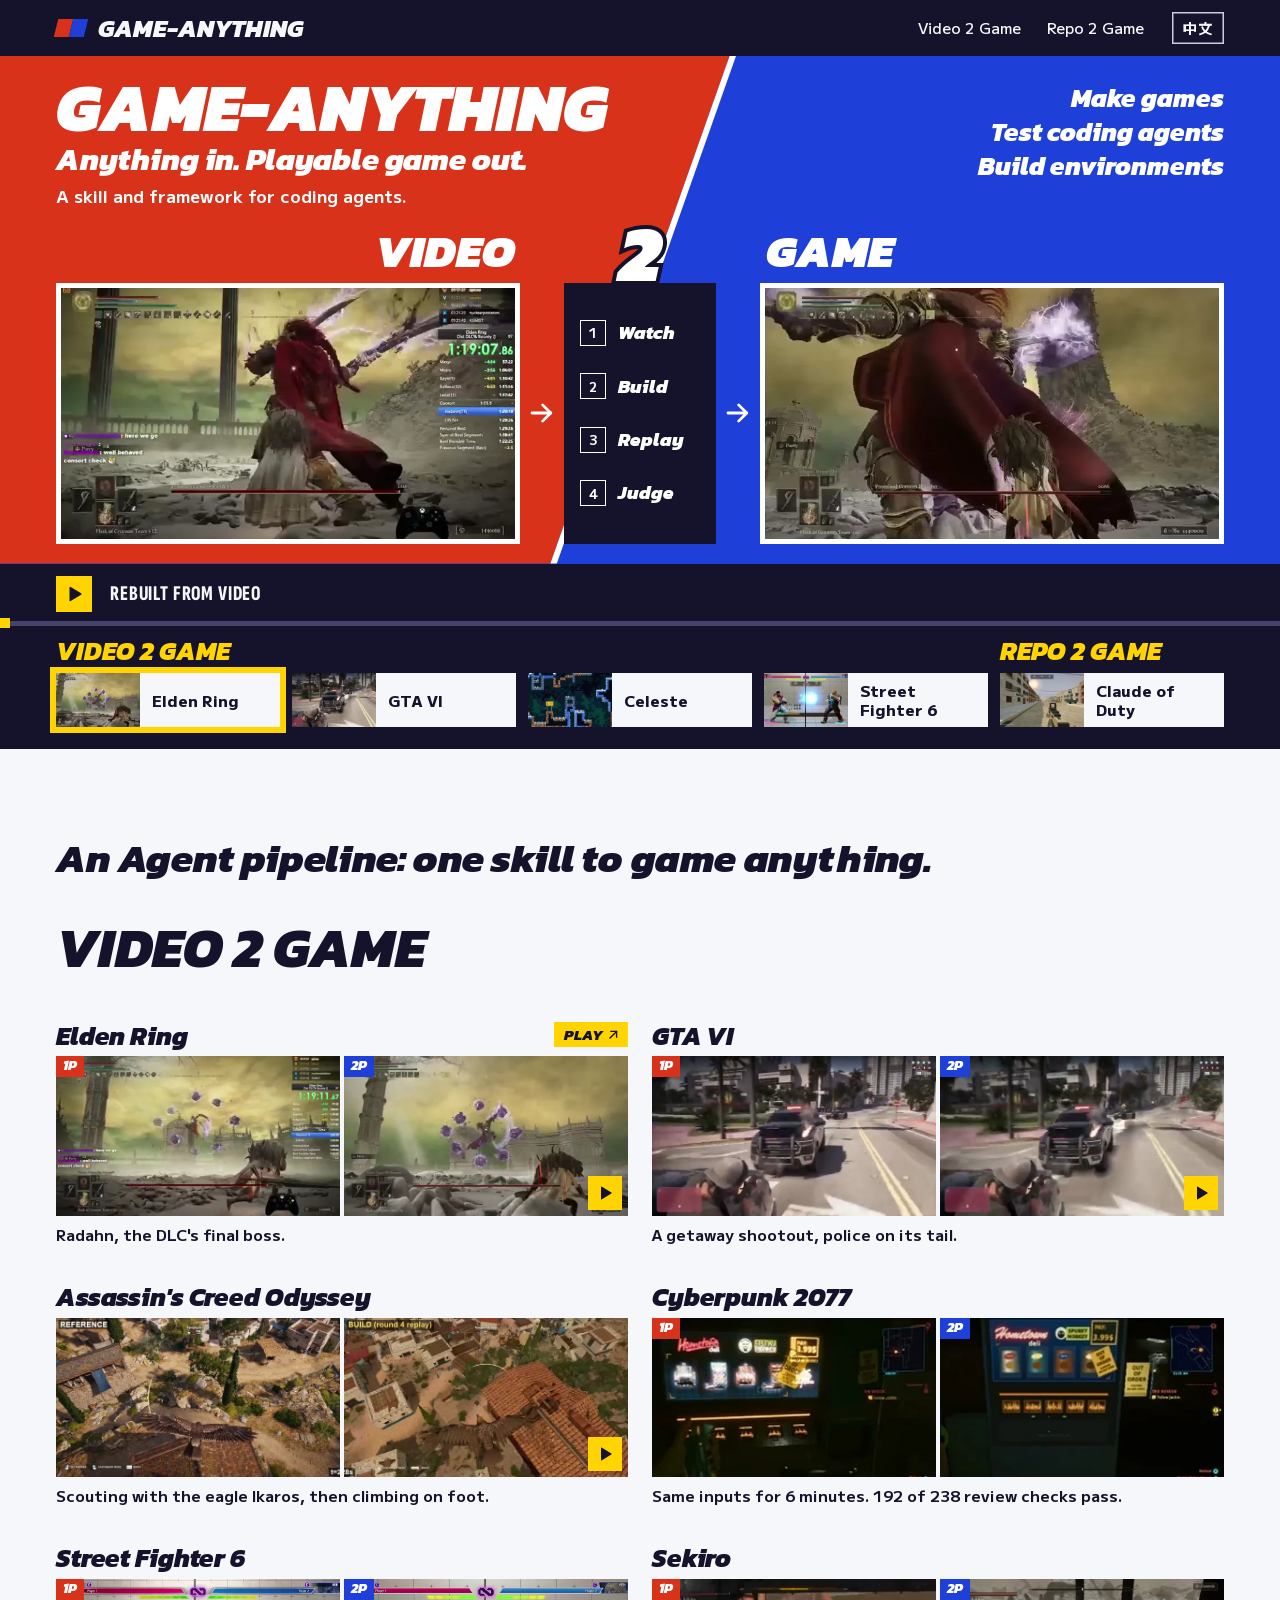
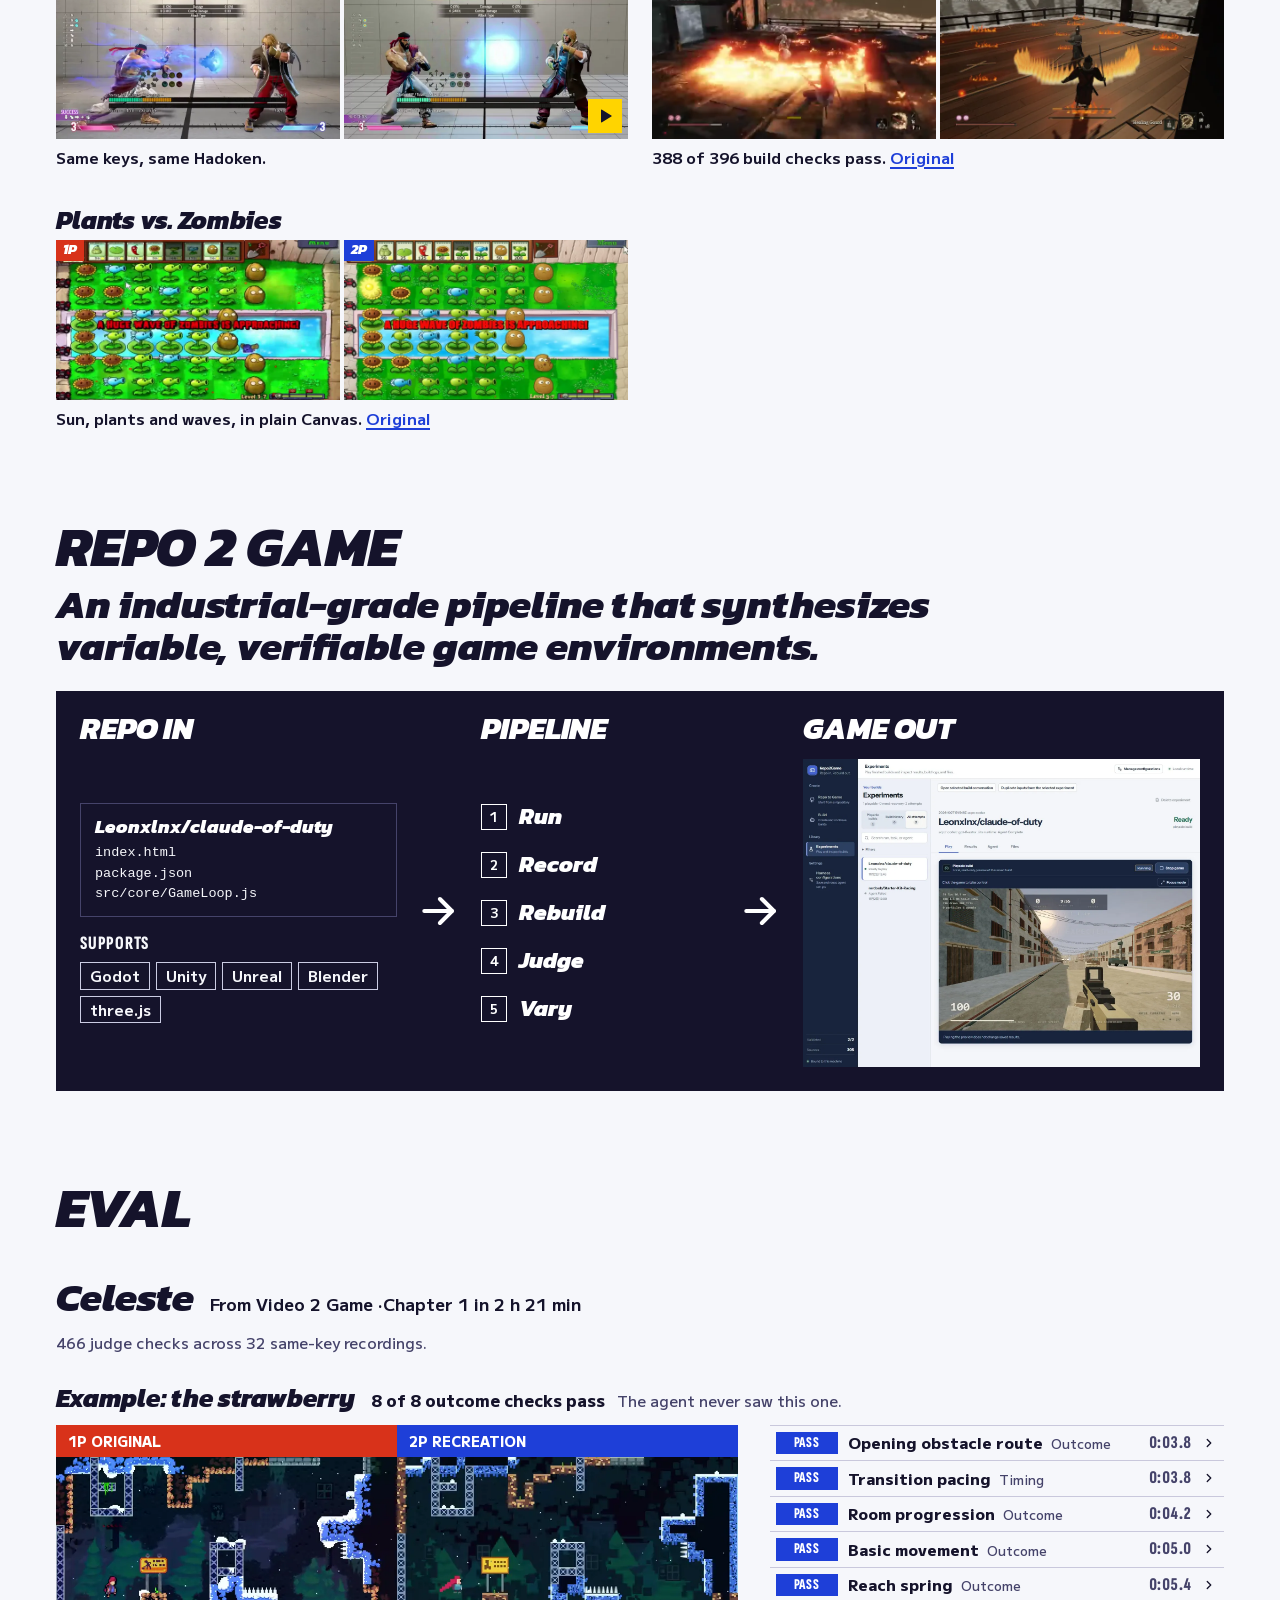
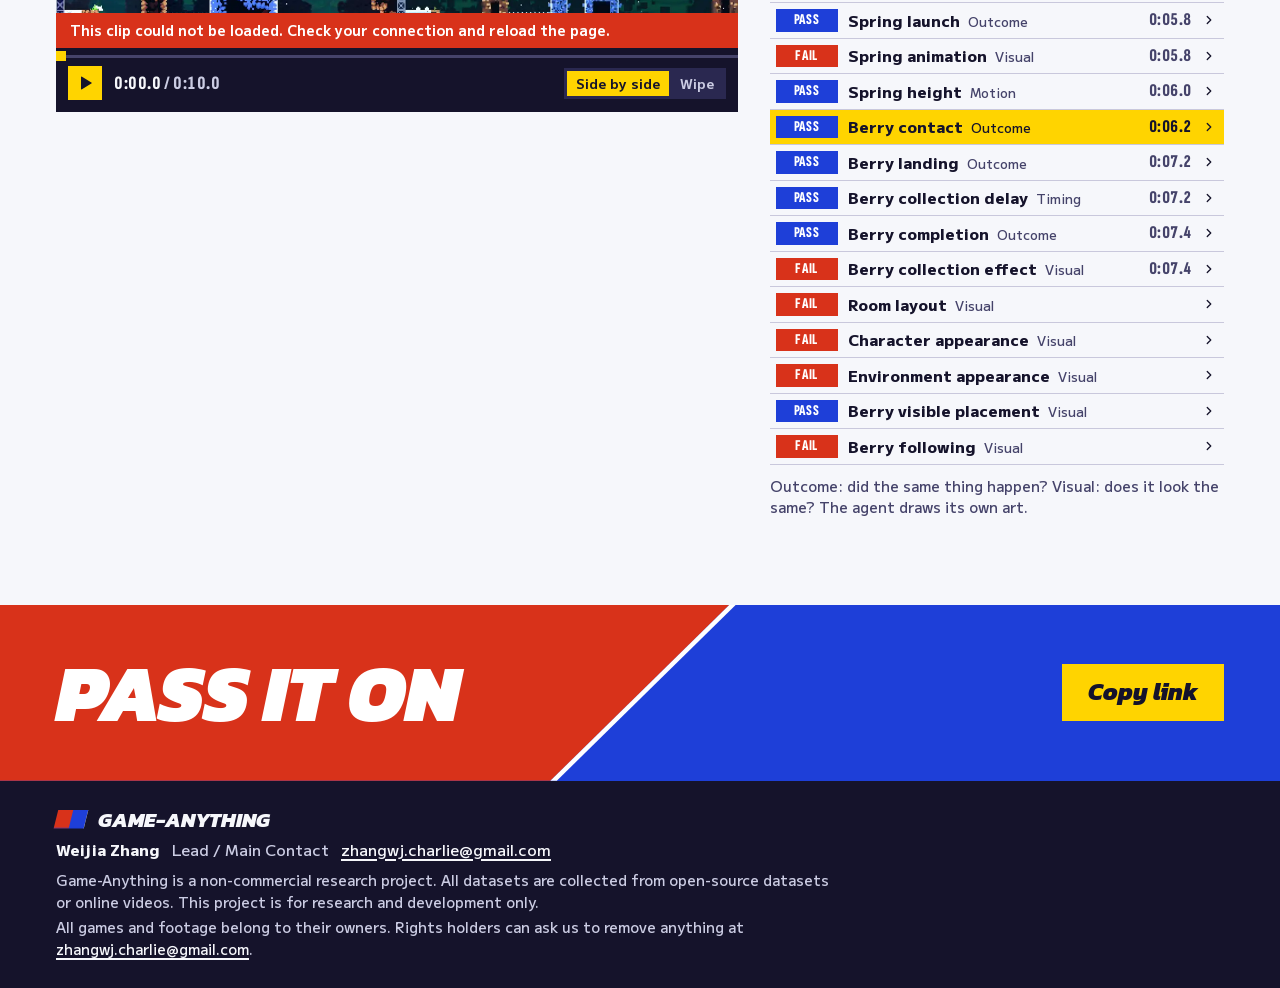
==== index.html @ f4643193 "Add Assassin's Creed Odyssey to the video grid The 20-second side-by-side clip (re-encoded for the w" ====
<!doctype html>
<html lang="en">
<head>
<meta charset="utf-8">
<meta name="viewport" content="width=device-width, initial-scale=1, viewport-fit=cover">
<title>Game-Anything</title>
<meta name="description" content="Anything in. Playable game out. A skill and framework for coding agents: give it a gameplay video or a game repo, and the agent builds a game you can play.">
<link rel="canonical" href="https://game-anything.github.io/">
<link rel="icon" href="data:image/svg+xml,%3Csvg xmlns='http://www.w3.org/2000/svg' viewBox='0 0 32 32'%3E%3Cpath fill='%23D8321A' d='M7 6h11l-4 20H3z'/%3E%3Cpath fill='%231E3FD8' d='M18 6h11l-4 20H14z'/%3E%3C/svg%3E">
<meta name="theme-color" content="#15132B">
<meta property="og:type" content="website">
<meta property="og:site_name" content="Game-Anything">
<meta property="og:title" content="Game-Anything">
<meta property="og:description" content="Anything in. Playable game out. A skill and framework for coding agents.">
<meta property="og:url" content="https://game-anything.github.io/">
<meta property="og:image" content="https://game-anything.github.io/media/figures/og.jpg">
<meta property="og:image:width" content="1200">
<meta property="og:image:height" content="630">
<meta name="twitter:card" content="summary_large_image">
<link rel="preconnect" href="https://fonts.googleapis.com">
<link rel="preconnect" href="https://fonts.gstatic.com" crossorigin>
<link rel="stylesheet" href="https://fonts.googleapis.com/css2?family=Kanit:ital,wght@1,700;1,800;1,900&family=M+PLUS+2:wght@400;500;700;800&family=Sofia+Sans+Extra+Condensed:wght@700;800&display=swap">
<link rel="stylesheet" href="assets/site.css">
</head>
<body>

<svg width="0" height="0" style="position:absolute" aria-hidden="true">
  <symbol id="i-play" viewBox="0 0 24 24"><path fill="currentColor" stroke="none" d="M6 3.5v17a1 1 0 0 0 1.5.86l14-8.5a1 1 0 0 0 0-1.72l-14-8.5A1 1 0 0 0 6 3.5z"/></symbol>
  <symbol id="i-pause" viewBox="0 0 24 24"><path fill="currentColor" stroke="none" d="M5 3h5v18H5zM14 3h5v18h-5z"/></symbol>
  <symbol id="i-arrow" viewBox="0 0 24 24"><path d="M12 20V5"/><path d="m5.5 11.5 6.5-6.5 6.5 6.5"/></symbol>
  <symbol id="i-chevrons" viewBox="0 0 24 24"><path d="m9 6-6 6 6 6"/><path d="m15 6 6 6-6 6"/></symbol>
  <symbol id="i-chevron" viewBox="0 0 24 24"><path d="m9 6 6 6-6 6"/></symbol>
</svg>

<nav class="nav" aria-label="Sections" data-t-aria="nav-label">
  <div class="wrap nav__row">
    <a class="brand" href="#top" aria-label="Game-Anything"><i aria-hidden="true"></i><span>GAME-ANYTHING</span></a>
    <div class="nav__links">
      <a href="#video">Video 2 Game</a>
      <a href="#repo">Repo 2 Game</a>
    </div>
    <button class="lang-btn" type="button" id="lang-toggle"></button>
  </div>
</nav>

<main>

<section class="stage" id="top" aria-label="What Game-Anything does, with an example" data-t-aria="stage-label">
  <div class="stage__grid">
    <div class="intro">
      <div class="intro__what">
        <h1>Game-Anything</h1>
        <p class="intro__tag" data-t="intro-tag">Anything in. Playable game out.</p>
        <p class="intro__line" data-t="intro-line">A skill and framework for coding agents.</p>
      </div>
      <ul class="intro__for">
        <li><a href="#video" data-t="use-make">Make games</a></li>
        <li><a href="#eval" data-t="use-test">Test coding agents</a></li>
        <li><a href="#repo" data-t="use-build">Build environments</a></li>
      </ul>
    </div>
    <p class="tag tag--a"><b id="tag-input">VIDEO</b></p>
    <div class="stage__to" aria-hidden="true">2</div>
    <p class="tag tag--b"><b>GAME</b></p>
    <div class="screen screen--a" id="screen-a">
      <img class="screen__still" src="media/figures/hero-elden-original.webp" alt="The original Elden Ring: Radahn swinging his sword over the player" width="654" height="368">
      <canvas aria-hidden="true"></canvas>
      <div class="screen__repo" id="screen-repo" hidden>
        <p class="screen__repo-name">Leonxlnx/claude-of-duty</p>
        <ul>
          <li>index.html</li>
          <li>package.json</li>
          <li>README.md</li>
          <li>LICENSE</li>
          <li>src/ai/Agent.js</li>
          <li>src/combat/Combat.js</li>
          <li>src/core/GameLoop.js</li>
          <li>src/fx/Particles.js</li>
        </ul>
      </div>
    </div>
    <div class="pipe" role="group" aria-label="How it works" data-t-aria="pipe-label">
      <svg class="ico pipe__in" aria-hidden="true"><use href="#i-arrow"/></svg>
      <ol class="pipe__steps" id="pipe-video">
        <li><span class="kbd" aria-hidden="true">1</span><span data-t="pipe-watch">Watch</span></li>
        <li><span class="kbd" aria-hidden="true">2</span><span data-t="pipe-build">Build</span></li>
        <li><span class="kbd" aria-hidden="true">3</span><span data-t="pipe-replay">Replay</span></li>
        <li><span class="kbd" aria-hidden="true">4</span><span data-t="pipe-judge">Judge</span></li>
      </ol>
      <ol class="pipe__steps" id="pipe-repo" hidden>
        <li><span class="kbd" aria-hidden="true">1</span><span data-t="step-run">Run</span></li>
        <li><span class="kbd" aria-hidden="true">2</span><span data-t="step-record">Record</span></li>
        <li><span class="kbd" aria-hidden="true">3</span><span data-t="step-rebuild">Rebuild</span></li>
        <li><span class="kbd" aria-hidden="true">4</span><span data-t="pipe-judge">Judge</span></li>
        <li><span class="kbd" aria-hidden="true">5</span><span data-t="step-vary">Vary</span></li>
      </ol>
      <svg class="ico pipe__out" aria-hidden="true"><use href="#i-arrow"/></svg>
    </div>
    <div class="screen screen--b" id="screen-b">
      <img class="screen__still" src="media/figures/hero-elden-recreation.webp" alt="The recreation at the same moment" width="654" height="368">
      <canvas aria-hidden="true"></canvas>
    </div>
  </div>
</section>

<section class="deck" id="deck" aria-label="The key presses both games receive" data-t-aria="deck-label">
  <div class="deck__row wrap">
    <button class="play-btn" id="hero-play" type="button" aria-label="Play"><svg class="ico"><use href="#i-play"/></svg></button>
    <span class="deck__label" id="deck-label">SAME KEYS</span>
    <div class="tokens" id="hero-tokens" aria-hidden="true"><div class="tokens__strip"></div></div>
  </div>
  <input class="seek" id="hero-seek" type="range" min="0" max="10" step="0.05" value="0" aria-label="Seek through the recording" data-t-aria="seek-label">
</section>

<section class="roster" aria-label="Tasks" data-t-aria="roster-label">
  <div class="wrap roster__grid">
    <div class="task">
      <p class="task__name" id="task-video">VIDEO 2 GAME</p>
      <div class="tiles tiles--video" role="group" aria-labelledby="task-video">
        <button class="tile" type="button" data-game="elden" aria-pressed="true">
          <img src="media/figures/elden-recreation.webp" alt="" width="606" height="341">
          <span class="tile__name" data-t="game-elden">Elden Ring</span>
        </button>
        <button class="tile" type="button" data-game="gta" aria-pressed="false">
          <img src="media/figures/gta-recreation.webp" alt="" width="606" height="341">
          <span class="tile__name">GTA VI</span>
        </button>
        <button class="tile" type="button" data-game="celeste" aria-pressed="false">
          <img src="media/figures/hero-celeste-recreation.webp" alt="" width="854" height="480">
          <span class="tile__name" data-t="game-celeste">Celeste</span>
        </button>
        <button class="tile" type="button" data-game="sf6" aria-pressed="false">
          <img src="media/figures/hero-sf6-recreation.webp" alt="" width="854" height="480">
          <span class="tile__name" data-t="game-sf6">Street Fighter 6</span>
        </button>
      </div>
    </div>
    <div class="task">
      <p class="task__name" id="task-repo">REPO 2 GAME</p>
      <div class="tiles" role="group" aria-labelledby="task-repo">
        <button class="tile" type="button" data-game="repo" aria-pressed="false">
          <img src="media/figures/repo-rebuild.webp" alt="" width="960" height="540">
          <span class="tile__name">Claude of Duty</span>
        </button>
      </div>
    </div>
  </div>
</section>

<section class="page" id="video">
  <div class="wrap">
    <p class="pitch pitch--lead" data-t="page-lead">An Agent pipeline: one skill to game anything.</p>
    <h2>VIDEO 2 GAME</h2>

    <article class="sheet">
      <div class="matrix">
        <div class="cell" id="elden">
          <div class="cell__head">
            <h4 data-t="game-elden">Elden Ring</h4>
            <a class="cell__game" href="games/elden/" target="_blank" rel="noopener" aria-label="Play Elden Ring" data-t-aria="play-elden"><span data-t="play-game">PLAY</span><svg class="ico" aria-hidden="true"><use href="#i-arrow"/></svg></a>
          </div>
          <figure><img src="media/figures/elden-original.webp" alt="The original Elden Ring: Radahn above the arena among floating purple rocks" data-t-alt="alt-elden-a" width="606" height="341" loading="lazy"><canvas aria-hidden="true"></canvas><figcaption>1P</figcaption></figure>
          <figure><img src="media/figures/elden-recreation.webp" alt="The recreation at the same moment" data-t-alt="alt-elden-b" width="606" height="341" loading="lazy"><canvas aria-hidden="true"></canvas><figcaption>2P</figcaption><button class="icon-btn icon-btn--play cell__play" type="button" aria-label="Play"></button></figure>
          <p data-t="cell-elden">Radahn, the DLC's final boss.</p>
        </div>
        <div class="cell" id="gta">
          <h4>GTA VI</h4>
          <figure><img src="media/figures/gta-original.webp" alt="A police truck chasing the car as the shooter fires back" data-t-alt="alt-gta-a" width="606" height="341" loading="lazy"><canvas aria-hidden="true"></canvas><figcaption>1P</figcaption></figure>
          <figure><img src="media/figures/gta-recreation.webp" alt="The recreation at the same moment" data-t-alt="alt-gta-b" width="606" height="341" loading="lazy"><canvas aria-hidden="true"></canvas><figcaption>2P</figcaption><button class="icon-btn icon-btn--play cell__play" type="button" aria-label="Play"></button></figure>
          <p data-t="cell-gta">A getaway shootout, police on its tail.</p>
        </div>
        <div class="cell" id="odyssey">
          <h4 data-t="game-odyssey">Assassin's Creed Odyssey</h4>
          <figure><img src="media/figures/odyssey-original.webp" alt="The original Assassin's Creed Odyssey: the eagle Ikaros gliding over a village" data-t-alt="alt-odyssey-a" width="606" height="341" loading="lazy"><canvas aria-hidden="true"></canvas></figure>
          <figure><img src="media/figures/odyssey-recreation.webp" alt="The recreation at the same moment" data-t-alt="alt-odyssey-b" width="606" height="341" loading="lazy"><canvas aria-hidden="true"></canvas><button class="icon-btn icon-btn--play cell__play" type="button" aria-label="Play"></button></figure>
          <p data-t="cell-odyssey">Scouting with the eagle Ikaros, then climbing on foot.</p>
        </div>
        <div class="cell" id="cyberpunk">
          <h4 data-t="game-cyberpunk">Cyberpunk 2077</h4>
          <figure><img src="media/figures/cyberpunk-original.webp" alt="The original Cyberpunk 2077: a Hometown Deli vending machine" data-t-alt="alt-cyberpunk-a" width="506" height="285" loading="lazy"><figcaption>1P</figcaption></figure>
          <figure><img src="media/figures/cyberpunk-recreation.webp" alt="The recreation at the same moment of the same run" data-t-alt="alt-cyberpunk-b" width="506" height="285" loading="lazy"><figcaption>2P</figcaption></figure>
          <p data-t="cell-cyberpunk">Same inputs for 6 minutes. 192 of 238 review checks pass.</p>
        </div>
        <div class="cell" id="sf6">
          <h4 data-t="game-sf6">Street Fighter 6</h4>
          <figure><img src="media/figures/hero-sf6-original.webp" alt="The original: Ryu throwing a Hadoken at Ken" data-t-alt="alt-sf6-a" width="854" height="480" loading="lazy"><canvas aria-hidden="true"></canvas><figcaption>1P</figcaption></figure>
          <figure><img src="media/figures/hero-sf6-recreation.webp" alt="The recreation at the same input time" data-t-alt="alt-sf6-b" width="854" height="480" loading="lazy"><canvas aria-hidden="true"></canvas><figcaption>2P</figcaption><button class="icon-btn icon-btn--play cell__play" type="button" aria-label="Play"></button></figure>
          <p data-t="cell-sf6">Same keys, same Hadoken.</p>
        </div>
        <div class="cell" id="sekiro">
          <h4 data-t="game-sekiro">Sekiro</h4>
          <figure><img src="media/figures/sekiro-fire-original.webp" alt="The original: a band of flame sweeping across the rooftop" data-t-alt="alt-sekiro-a" width="640" height="360" loading="lazy"><figcaption>1P</figcaption></figure>
          <figure><img src="media/figures/sekiro-fire-recreation.webp" alt="The recreation: a band of flame sweeping across the rooftop" data-t-alt="alt-sekiro-b" width="640" height="360" loading="lazy"><figcaption>2P</figcaption></figure>
          <p data-t="cell-sekiro">388 of 396 build checks pass. <a href="https://www.youtube.com/watch?v=YrC16-UPJiE&amp;t=123s" target="_blank" rel="noopener">Original</a></p>
        </div>
        <div class="cell" id="pvz">
          <h4 data-t="game-pvz">Plants vs. Zombies</h4>
          <figure><img src="media/figures/pvz-wave-original.webp" alt="The original: the full pool board with the huge wave warning across it" data-t-alt="alt-pvz-a" width="640" height="360" loading="lazy"><figcaption>1P</figcaption></figure>
          <figure><img src="media/figures/pvz-wave-recreation.webp" alt="The recreation: the full pool board with the huge wave warning across it" data-t-alt="alt-pvz-b" width="640" height="360" loading="lazy"><figcaption>2P</figcaption></figure>
          <p data-t="cell-pvz">Sun, plants and waves, in plain Canvas. <a href="https://www.youtube.com/watch?v=3WhItByKVFo&amp;t=550s" target="_blank" rel="noopener">Original</a></p>
        </div>
      </div>
    </article>
  </div>
</section>

<section class="page page--flush" id="repo">
  <div class="wrap">
    <h2>REPO 2 GAME</h2>
    <p class="pitch" data-t="repo-pitch">An industrial-grade pipeline that synthesizes variable, verifiable game environments.</p>
    <div class="flow">
      <div>
        <h3>REPO IN</h3>
        <div class="flow__in">
        <div class="flow__card">
          <a class="flow__repo" href="https://github.com/Leonxlnx/claude-of-duty" target="_blank" rel="noopener">Leonxlnx/claude-of-duty</a>
          <ul>
            <li>index.html</li>
            <li>package.json</li>
            <li>src/core/GameLoop.js</li>
          </ul>
        </div>
        <p class="flow__label" data-t="repo-supports">Supports</p>
        <ul class="engines">
          <li>Godot</li>
          <li>Unity</li>
          <li>Unreal</li>
          <li>Blender</li>
          <li>three.js</li>
        </ul>
        </div>
      </div>
      <div class="flow__arrow" aria-hidden="true"><svg class="ico"><use href="#i-arrow"/></svg></div>
      <div>
        <h3 data-t="pipeline">PIPELINE</h3>
        <ol class="flow__steps">
          <li><span class="kbd" aria-hidden="true">1</span><span data-t="step-run">Run</span></li>
          <li><span class="kbd" aria-hidden="true">2</span><span data-t="step-record">Record</span></li>
          <li><span class="kbd" aria-hidden="true">3</span><span data-t="step-rebuild">Rebuild</span></li>
          <li><span class="kbd" aria-hidden="true">4</span><span data-t="pipe-judge">Judge</span></li>
          <li><span class="kbd" aria-hidden="true">5</span><span data-t="step-vary">Vary</span></li>
        </ol>
      </div>
      <div class="flow__arrow flow__arrow--out" aria-hidden="true"><svg class="ico"><use href="#i-arrow"/></svg></div>
      <div class="flow__out">
        <h3>GAME OUT</h3>
        <img class="flow__shot" src="media/figures/repo-cover.webp" alt="The Repo2Game workbench playing the shooter a coding agent rebuilt" data-t-alt="alt-cover" width="1440" height="1120" loading="lazy">
      </div>
    </div>
  </div>
</section>

<section class="page page--flush" id="eval">
  <div class="wrap">
    <h2 data-t="eval-title">EVAL</h2>
    <article class="sheet" id="celeste">
      <header class="sheet__head">
        <h3 data-t="game-celeste">Celeste</h3>
        <p data-t="celeste-band">From Video 2 Game · Chapter 1 in 2 h 21 min</p>
      </header>
      <p class="note" id="celeste-eval"></p>
      <div class="example" id="eval-example">
        <header class="example__head">
          <h4 data-t="example-title">Example: the strawberry</h4>
          <p class="tally" id="example-tally"></p>
        </header>
        <div class="example__grid">
          <div id="example-player"></div>
          <div>
            <ol class="checks" id="example-checks"></ol>
            <p class="checks__note" id="example-note"></p>
          </div>
        </div>
      </div>
    </article>
  </div>
</section>

<section class="finale" aria-labelledby="finale-title">
  <div class="finale__grid wrap">
    <h2 id="finale-title" data-t="finale-title">PASS IT ON</h2>
    <button class="copy-link" type="button" data-copy-link data-t="Copy link">Copy link</button>
  </div>
</section>

</main>

<footer class="footer">
  <div class="wrap">
    <p class="brand"><i aria-hidden="true"></i>GAME-ANYTHING</p>
    <p class="footer__contact"><b>Weijia Zhang</b><span data-t="footer-role">Lead / Main Contact</span><a href="mailto:zhangwj.charlie@gmail.com">zhangwj.charlie@gmail.com</a></p>
    <p class="footer__note" data-t="footer">Game-Anything is a non-commercial research project. All datasets are collected from open-source datasets or online videos. This project is for research and development only.</p>
    <p class="footer__note" data-t="footer-rights">All games and footage belong to their owners. Rights holders can ask us to remove anything at <a href="mailto:zhangwj.charlie@gmail.com">zhangwj.charlie@gmail.com</a>.</p>
  </div>
</footer>

<script src="assets/data.js"></script>
<script src="assets/zh.js"></script>
<script src="assets/site.js"></script>
</body>
</html>
---- assets/site.css ----
/* Layout: an arcade select screen on top, then plain white pages to read. One diagonal cut, four inks. */
:root {
  --p1: #D8321A;
  --p2: #1E3FD8;
  --cursor: #FFD400;
  --ink: #15132B;
  --paper: #F6F7FB;
  --pure: #FFFFFF;

  /* Tints for marks that sit on ink, and for secondary text. Inks only, never a grey. */
  --soft-on-ink: #CBCCE3;
  --soft: #45436A;
  --rule: #15132B;
  --hairline: #C9C8DC;

  --display: "Kanit", "Segoe UI Black", "Arial Black", sans-serif;
  --body: "M PLUS 2", "Segoe UI", sans-serif;
  --cond: "Sofia Sans Extra Condensed", "Arial Narrow", sans-serif;

  --ease: cubic-bezier(.16, 1, .3, 1);
}

/* Chinese: Latin stays in the page's faces, Han falls through to these. */
:root[lang="zh-CN"] {
  font-synthesis: none;
  --display: "Kanit", "Noto Sans SC", "PingFang SC", "Microsoft YaHei", sans-serif;
  --body: "Noto Sans SC", "PingFang SC", "Microsoft YaHei", sans-serif;
  --cond: "Sofia Sans Extra Condensed", "Noto Sans SC", "PingFang SC", "Microsoft YaHei", sans-serif;
}

[hidden] { display: none !important; }
*, *::before, *::after { box-sizing: border-box; }
html {
  scroll-behavior: smooth;
  scroll-padding-top: 72px;
  -webkit-text-size-adjust: 100%;
  scrollbar-color: var(--ink) var(--paper);
}
body {
  margin: 0;
  background: var(--paper);
  color: var(--ink);
  font: 500 17px/1.55 var(--body);
  -webkit-font-smoothing: antialiased;
}
body::before {
  content: "";
  position: fixed;
  inset: 0 0 auto;
  height: env(safe-area-inset-top, 0px);
  z-index: 30;
  background: var(--ink);
}
::selection { background: var(--cursor); color: var(--ink); }
img, video, canvas, svg { display: block; max-width: 100%; }
img { height: auto; }
a { color: var(--p2); text-decoration-thickness: 2px; text-underline-offset: 3px; }
a:hover { color: var(--p1); }
button { font: inherit; color: inherit; }
h1, h2, h3, h4, p, figure, ul, ol, dl, dd { margin: 0; }
ul, ol { padding: 0; list-style: none; }
:focus-visible { outline: 3px solid var(--p2); outline-offset: 2px; }
.nav :focus-visible, .stage :focus-visible, .deck :focus-visible, .roster :focus-visible,
.player :focus-visible, .finale :focus-visible,
.footer :focus-visible, .flow :focus-visible { outline-color: var(--cursor); }
.sr-only { position: absolute; width: 1px; height: 1px; margin: -1px; padding: 0; overflow: hidden; clip-path: inset(50%); white-space: nowrap; }

.ico { width: 1em; height: 1em; flex: none; fill: none; stroke: currentColor; stroke-width: 2.25; stroke-linecap: round; stroke-linejoin: round; }

.wrap {
  width: 100%;
  max-width: 1768px;
  margin-inline: auto;
  padding-left: max(56px, env(safe-area-inset-left, 0px));
  padding-right: max(56px, env(safe-area-inset-right, 0px));
}

h2 { font: italic 800 56px/1.02 var(--display); letter-spacing: -.01em; text-wrap: balance; }
h3 { font: italic 800 40px/1.05 var(--display); letter-spacing: -.005em; text-wrap: balance; }
.pitch { margin-top: 8px; font: italic 800 40px/1.05 var(--display); letter-spacing: -.005em; text-wrap: balance; }
/* Chinese breaks between phrases, never inside one. */
.pitch span, .cell > p span { display: inline-block; }
.pitch--lead { margin: 0 0 40px; }
.note { font: 500 15px/1.5 var(--body); color: var(--soft); }

/* Navigation */
.nav {
  position: sticky;
  top: env(safe-area-inset-top, 0px);
  z-index: 20;
  background: var(--ink);
  color: var(--paper);
}
.nav__row { display: flex; align-items: center; gap: 28px; min-height: 56px; }
.brand {
  display: flex; align-items: center; gap: 12px;
  font: italic 800 25px/1 var(--display); color: inherit; text-decoration: none; white-space: nowrap;
}
.brand:hover { color: var(--cursor); }
.nav .brand span { visibility: hidden; }
.nav .brand.is-named span { visibility: visible; }
.brand i { display: inline-flex; flex: none; width: 30px; height: 18px; transform: skewX(-14deg); }
.brand i::before { content: ""; flex: 1; background: var(--p1); }
.brand i::after { content: ""; flex: 1; background: var(--p2); }
.nav__links { display: flex; gap: 26px; margin-left: auto; }
.nav__links a { color: var(--paper); text-decoration: none; font-size: 15px; line-height: 1.5; font-weight: 500; white-space: nowrap; padding-block: 4px; }
.nav__links a:hover { color: var(--cursor); }
.lang-btn {
  flex: none; min-width: 52px; border: 0; cursor: pointer; background: transparent; color: var(--paper);
  box-shadow: inset 0 0 0 1.5px var(--soft-on-ink); padding: 7px 10px; font: 700 14.5px/1.3 var(--body); white-space: nowrap;
}
.lang-btn:hover { color: var(--cursor); box-shadow: inset 0 0 0 1.5px var(--cursor); }
.copy-link {
  flex: none; border: 0; cursor: pointer; background: var(--cursor); color: var(--ink);
  padding: 14px 26px; font: italic 800 24px/1.2 var(--display); white-space: nowrap;
}
.copy-link:hover { background: var(--paper); }
.copy-field { margin-top: 10px; width: 100%; max-width: 30em; padding: 6px 8px; border: 2px solid var(--ink); font: 500 14px/1.4 var(--body); }

/* Versus stage */
.stage {
  --vs-gap: 96px;
  --stage-w: 100vw;
  --pipe-w: clamp(240px, calc(var(--stage-w) * .18), 300px);
  --gutters: 112px;
  --screen-room: calc((var(--stage-w) - var(--gutters) - var(--pipe-w)) / 2);
  --width-cap: min(var(--screen-room), 720px);
  /* The room left under the nav, deck and roster decides the screen size in short windows. */
  --height-fit: max(340px, calc((100vh - 430px) * 1.72));
  --screen-w: min(var(--width-cap), var(--height-fit));
  /* Capped or short, the screens hug the panel; the title and the list keep to their outer edges. */
  --screen-inset: calc(var(--screen-room) - var(--screen-w));
  --intro-cap: min(calc((var(--stage-w) - 208px) / 2), 780px);
  --intro-w: min(var(--intro-cap), var(--height-fit));
  /* Short windows shrink the title toward the middle; the cut stays clear of it. */
  --cut: min(57%, calc(50% + var(--vs-gap) / 2 + var(--intro-w) - 360px));
  position: relative;
  isolation: isolate;
  overflow: hidden;
  background: var(--p2);
  color: var(--pure);
  padding: 14px 0 20px;
}
.stage::before, .stage::after { content: ""; position: absolute; inset: 0; z-index: -1; }
/* 100vw counts a classic scrollbar; the stage's own width does not. */
@supports (width: 1cqw) { .stage { container-type: inline-size; --stage-w: 100cqw; } }
.stage::before { background: var(--p1); clip-path: polygon(0 0, var(--cut) 0, calc(100% - var(--cut)) 100%, 0 100%); }
.stage::after { background: var(--pure); clip-path: polygon(var(--cut) 0, calc(var(--cut) + .5%) 0, calc(100% - var(--cut) + .5%) 100%, calc(100% - var(--cut)) 100%); }
.stage__grid {
  display: grid;
  grid-template-columns: minmax(0, 1fr) var(--pipe-w) minmax(0, 1fr);
  align-items: center;
  padding-left: max(56px, env(safe-area-inset-left, 0px));
  padding-right: max(56px, env(safe-area-inset-right, 0px));
}
.intro {
  grid-column: 1 / -1;
  display: grid;
  grid-template-columns: minmax(0, 1fr) var(--vs-gap) minmax(0, 1fr);
  align-items: start;
  margin-block: 4px 10px;
}
.intro__what { grid-column: 1; justify-self: start; width: var(--intro-w); margin-left: var(--screen-inset); }
.intro h1 { font: italic 900 calc(var(--intro-w) * .125) / 1 var(--display); letter-spacing: -.01em; text-transform: uppercase; white-space: nowrap; }
.intro__tag { margin-top: 2px; font: italic 800 calc(var(--intro-w) * .057) / 1.1 var(--display); letter-spacing: -.005em; }
.intro__line { margin-top: 8px; font: 700 17px/1.35 var(--body); }
.intro__for { grid-column: 3; justify-self: end; display: grid; gap: 2px; margin: 8px var(--screen-inset) 0 0; text-align: right; }
.intro__for a { color: var(--pure); font: italic 800 calc(var(--intro-w) * .048) / 1.25 var(--display); text-decoration: none; white-space: nowrap; }
.intro__for a:hover { color: var(--cursor); }
.tag { display: flex; width: var(--screen-w); }
.tag b { font: italic 900 calc(var(--screen-w) * .1) / 1.1 var(--display); letter-spacing: -.005em; }
.tag--a { grid-column: 1; justify-self: end; justify-content: flex-end; }
.tag--a b { margin-right: calc(var(--screen-w) * .012); }
.tag--b { grid-column: 3; justify-self: start; }
.tag--b b { margin-left: calc(var(--screen-w) * .012); }
.stage__to {
  grid-column: 2;
  grid-row: 2;
  align-self: end;
  justify-self: center;
  z-index: 2;
  margin-bottom: -6px;
  font: italic 900 calc(var(--screen-w) * .17) / .9 var(--display);
  color: var(--pure);
  -webkit-text-stroke: 8px var(--ink);
  paint-order: stroke fill;
  pointer-events: none;
}
/* The pipeline between the two screens: what goes in, the steps, what comes out. */
.pipe { position: relative; grid-column: 2; grid-row: 3; align-self: stretch; display: flex; margin-inline: 44px; padding: 10px 16px; background: var(--ink); }
.pipe__in, .pipe__out { position: absolute; top: 50%; rotate: 90deg; margin-top: -15px; color: var(--pure); font-size: 30px; }
.pipe__in { left: -37px; }
.pipe__out { right: -37px; }
.pipe__steps { flex: 1; display: grid; align-content: space-evenly; }
.pipe__steps li { display: flex; align-items: center; gap: 12px; color: var(--pure); font: italic 800 clamp(16px, calc(var(--screen-w) * .042), 24px) / 1.1 var(--display); white-space: nowrap; }
.screen { position: relative; width: var(--screen-w); aspect-ratio: 16 / 9; border: 5px solid var(--pure); background: var(--ink); overflow: hidden; }
.screen--a { grid-column: 1; justify-self: end; }
.screen--b { grid-column: 3; justify-self: start; }
.screen__repo { position: absolute; inset: 0; display: grid; align-content: center; gap: 4%; padding: 5%; background: var(--ink); color: var(--paper); font: 500 max(12px, calc(var(--screen-w) * .03)) / 1.55 ui-monospace, Consolas, monospace; }
.screen__repo-name { color: var(--pure); font: italic 800 calc(var(--screen-w) * .06) / 1.1 var(--display); }
.screen__repo ul { columns: 2; column-gap: 4%; }
.screen__still, .screen canvas { position: absolute; inset: 0; width: 100%; height: 100%; object-fit: cover; }
.stage__source, .cell__source { position: absolute; left: 0; top: 0; width: 2px; height: 2px; opacity: 0; pointer-events: none; }

/* The one authored moment: selecting a game slams it into the stage. */
.stage.is-slam .stage__to { animation: slam-to .46s var(--ease) both; }
.stage.is-slam .screen--a, .stage.is-slam .tag--a { animation: slam-a .46s var(--ease) both; }
.stage.is-slam .screen--b, .stage.is-slam .tag--b { animation: slam-b .46s var(--ease) both; }
@keyframes slam-to { from { scale: 1.7; } to { scale: 1; } }
@keyframes slam-a { from { translate: -44px 0; } to { translate: 0 0; } }
@keyframes slam-b { from { translate: 44px 0; } to { translate: 0 0; } }

/* Key deck */
.deck { position: relative; background: var(--ink); color: var(--paper); }
.deck__row { display: flex; align-items: center; gap: 18px; min-height: 60px; padding-top: 12px; padding-bottom: 12px; }
.play-btn {
  width: 36px; height: 36px; flex: none; display: grid; place-items: center; border: 0; cursor: pointer;
  background: var(--cursor); color: var(--ink); font-size: 18px;
}
.play-btn:hover { background: var(--paper); }
.deck__label { font: 800 21px/1.2 var(--cond); letter-spacing: .04em; white-space: nowrap; }
.tokens { flex: 1; min-width: 0; overflow: hidden; }
.tokens__strip { display: flex; align-items: center; gap: 4px; width: max-content; transition: transform .12s linear; }
.tok {
  min-width: 28px; height: 30px; padding: 0 6px; flex: none; display: grid; place-items: center;
  color: var(--soft-on-ink);
  font: 700 15px/1 var(--body);
}
.tok .ico { font-size: 16px; }
.tok--on { background: var(--cursor); color: var(--ink); }
.tok--gap { width: 14px; flex: none; }
.seek {
  --pct: 0%;
  display: block; position: absolute; left: 0; right: 0; bottom: -3px; z-index: 1;
  width: 100%; height: 8px; margin: 0; background: transparent; cursor: pointer; -webkit-appearance: none; appearance: none;
}
.seek::-webkit-slider-runnable-track { height: 3px; background: linear-gradient(to right, var(--cursor) var(--pct), var(--soft) var(--pct)); }
.seek::-moz-range-track { height: 3px; background: var(--soft); }
.seek::-moz-range-progress { height: 3px; background: var(--cursor); }
.seek::-webkit-slider-thumb { -webkit-appearance: none; width: 10px; height: 10px; margin-top: -3.5px; background: var(--cursor); border: 0; }
.seek::-moz-range-thumb { width: 10px; height: 10px; background: var(--cursor); border: 0; border-radius: 0; }

/* Roster: one row of tiles, grouped by task */
.roster { background: var(--ink); color: var(--paper); padding: 10px 0 22px; border-top: 2px solid var(--soft); }
.roster__grid { display: grid; grid-template-columns: minmax(0, 1fr) calc((100% - 48px) / 5); gap: 12px; }
.task { min-width: 0; }
.task__name { font: italic 800 26px/1.15 var(--display); color: var(--cursor); white-space: nowrap; }
.kbd { display: inline-grid; flex: none; place-items: center; min-width: 26px; height: 26px; padding: 0 6px; border: 1.5px solid currentColor; font: 700 13px/1 var(--body); }
.tiles { display: grid; gap: 12px; margin-top: 8px; }
.tiles--video { grid-template-columns: repeat(4, minmax(0, 1fr)); }
.tile { display: grid; grid-template-columns: 84px minmax(0, 1fr); align-items: center; column-gap: 12px; min-width: 0; padding: 0; border: 0; text-align: left; background: var(--paper); color: var(--ink); cursor: pointer; }
.tile img { width: 100%; height: 100%; min-height: 54px; object-fit: cover; }
.tile__name { padding-right: 10px; font: 800 15.5px/1.25 var(--body); }
.tile:hover { outline: 3px solid var(--cursor); }
.tile:focus-visible { outline: 6px solid var(--cursor); outline-offset: 0; }
.tile[aria-pressed="true"] { outline: 6px solid var(--cursor); }

/* Reading pages */
.page { padding: 88px 0; }
.page--flush { padding-top: 0; }

/* Game sheets */
.sheet { margin-top: 40px; scroll-margin-top: 72px; }
.sheet + .sheet { margin-top: 72px; }
.sheet__head { display: flex; flex-wrap: wrap; align-items: baseline; gap: 6px 16px; margin-bottom: 14px; }
.sheet__head p { font: 700 17px/1.4 var(--body); }

/* Celeste's judge results */
.tally { display: flex; flex-wrap: wrap; align-items: baseline; gap: 2px 12px; margin-top: 12px; font: 800 16.5px/1.4 var(--body); font-variant-numeric: tabular-nums; }
.tally small { color: var(--soft); font: 500 15px/1.4 var(--body); }
.verdict__chip { align-self: start; padding: 3px 0; text-align: center; font: 800 15px/1.1 var(--cond); letter-spacing: .05em; text-transform: uppercase; }
.verdict__chip[data-v="pass"] { background: var(--p2); color: var(--pure); }
.verdict__chip[data-v="fail"] { background: var(--p1); color: var(--pure); }
.verdict__chip[data-v="unknown"] { background: var(--pure); color: var(--ink); outline: 2px dashed var(--ink); outline-offset: -2px; }
.time-link {
  display: inline; margin: 0; padding: 0; border: 0; background: none; cursor: pointer;
  color: var(--p2); font: inherit; font-weight: 800; text-decoration: underline; text-decoration-thickness: 2px; text-underline-offset: 2px;
}
.time-link:hover { background: var(--cursor); color: var(--ink); }

/* The eval example: the recording beside the judge's checks, with the current check in yellow */
.example { margin-top: 28px; }
.example__head { display: flex; flex-wrap: wrap; align-items: baseline; gap: 2px 16px; margin-bottom: 12px; }
.example__head h4 { font: italic 800 26px/1.15 var(--display); letter-spacing: -.005em; }
.example__head .tally { margin-top: 0; }
.example__grid { display: grid; grid-template-columns: minmax(0, 3fr) minmax(0, 2fr); gap: 14px 32px; align-items: start; }
#example-player { position: sticky; top: 72px; }
.checks { border-bottom: 1.5px solid var(--hairline); }
.check { border-top: 1.5px solid var(--hairline); }
.check > summary {
  display: grid; grid-template-columns: 62px minmax(0, 1fr) auto 14px; gap: 10px; align-items: center;
  padding: 6px 8px 6px 6px; cursor: pointer; list-style: none;
  color: var(--ink); font: 800 15.5px/1.3 var(--body);
}
.check > summary::-webkit-details-marker { display: none; }
.check > summary .verdict__chip { align-self: center; }
.check > summary .ico { width: 14px; height: 14px; }
.check > summary:hover b { color: var(--p2); }
.check[open] > summary .ico { rotate: 90deg; }
.check__name { display: flex; flex-wrap: wrap; align-items: baseline; gap: 0 8px; min-width: 0; }
.check__name b { font-weight: inherit; }
.check__name small { color: var(--soft); font: 500 13px/1.3 var(--body); }
.check__at { color: var(--soft); font: 800 18px/1 var(--cond); letter-spacing: .03em; font-variant-numeric: tabular-nums; }
.check > summary[aria-current="true"] { background: var(--cursor); }
.check > summary[aria-current="true"] :is(b, small, .check__at) { color: var(--ink); }
.check__why { padding: 4px 8px 12px 78px; font: 500 14.5px/1.5 var(--body); overflow-wrap: anywhere; }
.check__why > b { font-weight: 800; }
.checks__note { margin-top: 10px; color: var(--soft); font: 500 14.5px/1.45 var(--body); }

/* More games: 1P and 2P side by side, two games to a row, so it can keep growing */
.matrix { display: grid; grid-template-columns: repeat(2, minmax(0, 1fr)); gap: 32px 24px; }
.cell { position: relative; display: grid; grid-template-columns: repeat(2, minmax(0, 1fr)); align-content: start; gap: 4px; min-width: 0; scroll-margin-top: 72px; }
.cell h4, .cell > p { grid-column: 1 / -1; }
.cell h4 { padding-block: 4px 2px; font: italic 800 26px/1.15 var(--display); letter-spacing: -.005em; white-space: nowrap; }
.cell figure { position: relative; aspect-ratio: 16 / 9; overflow: hidden; background: var(--ink); }
.cell img, .cell canvas { position: absolute; inset: 0; width: 100%; height: 100%; object-fit: cover; }
.cell figcaption { position: absolute; left: 0; top: 0; padding: 2px 7px; color: var(--pure); font: italic 800 14px/1.2 var(--display); }
.cell figure:nth-of-type(1) figcaption { background: var(--p1); }
.cell figure:nth-of-type(2) figcaption { background: var(--p2); }
.cell > p { margin-top: 4px; font: 700 15.5px/1.4 var(--body); }
/* A game that has a build: its name, then PLAY, which opens the game in a new tab. */
.cell__head { grid-column: 1 / -1; display: flex; align-items: center; justify-content: space-between; gap: 12px; }
.cell__game { flex: none; display: inline-flex; align-items: center; gap: 3px; padding: 5px 7px 5px 10px; background: var(--cursor); color: var(--ink); font: italic 800 15px/1 var(--display); letter-spacing: .03em; text-decoration: none; }
.cell__game:hover { background: var(--ink); color: var(--cursor); }
.cell__game .ico { font-size: 15px; rotate: 45deg; }
.cell__play { position: absolute; right: 6px; bottom: 6px; }

/* Repo 2 Game */
.flow { display: grid; grid-template-columns: minmax(0, 4fr) auto minmax(0, 3fr) auto minmax(0, 5fr); gap: 20px; margin-top: 24px; padding: 20px 24px 24px; background: var(--ink); color: var(--paper); }
.flow > div { display: flex; flex-direction: column; min-width: 0; }
.flow h3 { margin-bottom: 12px; font-size: 31px; line-height: 1.15; color: var(--pure); }
.flow__arrow { align-self: center; margin-top: 44px; color: var(--pure); font-size: 44px; }
.flow__arrow .ico { rotate: 90deg; }
.flow__in { flex: 1; display: flex; flex-direction: column; justify-content: center; }
.flow__card { padding: 12px 14px; border: 1.5px solid var(--soft); font: 500 13.5px/1.5 ui-monospace, Consolas, monospace; }
.flow__repo { display: block; margin-bottom: 6px; color: var(--pure); font: italic 800 19px/1.15 var(--display); text-decoration: none; overflow-wrap: anywhere; }
.flow__repo:hover { color: var(--cursor); }
.flow__label { padding-block: 16px 6px; font: 800 19px/1.2 var(--cond); letter-spacing: .04em; text-transform: uppercase; }
.engines { display: flex; flex-wrap: wrap; gap: 6px; }
.engines li { padding: 3px 9px; border: 1.5px solid var(--soft-on-ink); font: 700 15px/1.3 var(--body); }
.flow__steps { flex: 1; display: grid; align-content: center; gap: 22px; }
.flow__steps li { display: flex; align-items: center; gap: 12px; color: var(--pure); font: italic 800 23px/1.1 var(--display); white-space: nowrap; }
.flow__shot { width: 100%; }

/* Close */
.finale { position: relative; isolation: isolate; overflow: hidden; padding: 48px 0; background: var(--p2); color: var(--pure); }
.finale::before { content: ""; position: absolute; inset: 0; z-index: -1; background: var(--p1); clip-path: polygon(0 0, 57% 0, 43% 100%, 0 100%); }
.finale::after { content: ""; position: absolute; inset: 0; z-index: -1; background: var(--pure); clip-path: polygon(57% 0, 57.5% 0, 43.5% 100%, 43% 100%); }
.finale__grid { display: grid; grid-template-columns: minmax(0, 1fr) auto; gap: 56px; align-items: center; }
.finale h2 { font-size: 80px; line-height: 1; font-weight: 900; }

.footer { padding: 28px 0; background: var(--ink); color: var(--soft-on-ink); font: 500 14.5px/1.5 var(--body); }
.footer .brand { color: var(--paper); font-size: 21px; margin-bottom: 8px; }
.footer__note { max-width: 86ch; }
.footer__note + .footer__note { margin-top: 4px; }
.footer__contact { display: flex; flex-wrap: wrap; align-items: baseline; gap: 2px 12px; margin-bottom: 8px; font-size: 15.5px; }
.footer__contact b { color: var(--paper); font-weight: 800; }
.footer a { color: var(--paper); }
.footer a:hover { color: var(--cursor); }

/* Compare player */
.player { min-width: 0; overflow: hidden; background: var(--ink); color: var(--paper); }
.player__labels { display: grid; grid-template-columns: 1fr 1fr; font: 800 14px/1.3 var(--body); }
.player__labels span { padding: 7px 12px; color: var(--pure); }
.player__labels span:first-child { background: var(--p1); }
.player__labels span:last-child { background: var(--p2); }
.player[data-view="wipe"] .player__labels span:last-child { text-align: right; }
.player[data-view="stack"] .player__labels { display: none; }
.player__screen { position: relative; aspect-ratio: 32 / 9; overflow: hidden; background: var(--ink); }
.player[data-view="wipe"] .player__screen { aspect-ratio: 16 / 9; cursor: ew-resize; touch-action: pan-y; }
.player[data-view="stack"] .player__screen { aspect-ratio: 8 / 9; }
.player video, .player canvas { position: absolute; inset: 0; width: 100%; height: 100%; }
.player[data-view="split"] video { cursor: pointer; }
.player:not([data-view="split"]) video { opacity: 0; pointer-events: none; }
.player__tag { display: none; position: absolute; left: 0; padding: 3px 9px; color: var(--pure); font: 800 12.5px/1.3 var(--body); pointer-events: none; }
.player__tag--a { top: 0; background: var(--p1); }
.player__tag--b { top: 50%; background: var(--p2); }
.player[data-view="stack"] .player__tag { display: block; }
.player__big {
  position: absolute; left: 50%; top: 50%; translate: -50% -50%;
  display: grid; place-items: center; width: 68px; height: 68px; border: 0; cursor: pointer;
  background: var(--cursor); color: var(--ink); font-size: 30px;
}
.player__big:hover { background: var(--paper); }
.player__msg { position: absolute; inset: auto 0 0; padding: 8px 14px; background: var(--p1); color: var(--pure); font: 700 14px/1.4 var(--body); }
.wipe { position: absolute; top: 0; bottom: 0; width: 44px; margin-left: -22px; padding: 0; border: 0; background: transparent; cursor: ew-resize; touch-action: none; }
.wipe::before { content: ""; position: absolute; top: 0; bottom: 0; left: 21px; width: 2px; background: var(--pure); }
.wipe .ico { position: absolute; left: 50%; top: 50%; translate: -50% -50%; width: 36px; height: 36px; padding: 7px; background: var(--cursor); color: var(--ink); }
.player .seek { position: static; height: 16px; }
.player__bar { display: flex; align-items: center; gap: 12px; padding: 2px 12px 12px; }
.icon-btn { display: grid; place-items: center; width: 34px; height: 34px; border: 0; cursor: pointer; background: #2A2850; color: var(--paper); font-size: 16px; }
.icon-btn:hover { background: var(--soft); }
.icon-btn--play { background: var(--cursor); color: var(--ink); }
.icon-btn--play:hover { background: var(--paper); }
.player__time { font: 800 19px/1 var(--cond); letter-spacing: .03em; font-variant-numeric: tabular-nums; white-space: nowrap; color: var(--soft-on-ink); }
.player__time b { color: var(--paper); font-weight: 800; }
.player__spacer { flex: 1 1 auto; }
.seg { display: inline-flex; gap: 2px; padding: 3px; background: #2A2850; }
.seg button { padding: 4px 9px; border: 0; background: transparent; cursor: pointer; color: var(--soft-on-ink); font: 700 13.5px/1.3 var(--body); white-space: nowrap; }
.seg button:hover { color: var(--pure); }
.seg button[aria-pressed="true"] { background: var(--cursor); color: var(--ink); }

@media (max-width: 1240px) {
  .example__grid { grid-template-columns: minmax(0, 1fr); }
  #example-player { position: static; }
}
@media (max-width: 1180px) {
  .wrap, .stage__grid { padding-left: max(32px, env(safe-area-inset-left, 0px)); padding-right: max(32px, env(safe-area-inset-right, 0px)); }
  .stage { --vs-gap: 64px; --gutters: 64px; --pipe-w: 190px; --intro-cap: calc((var(--stage-w) - 128px) / 2); }
  .pipe { margin-inline: 30px; padding: 6px 10px; }
  .pipe__in { left: -27px; font-size: 24px; margin-top: -12px; }
  .pipe__out { right: -27px; font-size: 24px; margin-top: -12px; }
  .pipe__steps li { gap: 8px; font-size: 15px; }
  .pipe .kbd { min-width: 22px; height: 22px; padding: 0 4px; font-size: 12px; }
  .flow { grid-template-columns: minmax(0, 1fr) auto minmax(0, 1fr); }
  .flow__arrow--out { grid-column: 1 / -1; justify-self: center; margin-top: 0; font-size: 36px; }
  .flow__arrow--out .ico { rotate: 180deg; }
  .flow__out { grid-column: 1 / -1; justify-self: center; width: min(100%, 680px); }
  .intro__line { font-size: 15px; }
  .roster__grid { grid-template-columns: minmax(0, 1fr) minmax(max-content, calc((100% - 48px) / 5)); }
  .task__name { font-size: 22px; }
  .cell h4 { font-size: 22px; }
  .finale h2 { font-size: 64px; }
  h2 { font-size: 46px; }
  .tile { grid-template-columns: 56px minmax(0, 1fr); column-gap: 8px; }
  .tile__name { padding-right: 6px; font-size: 14.5px; }
}
@media (max-width: 820px) {
  .wrap, .stage__grid { padding-left: max(16px, env(safe-area-inset-left, 0px)); padding-right: max(16px, env(safe-area-inset-right, 0px)); }
  body { font-size: 16.5px; }
  .brand { font-size: 21px; }
  .nav__row { gap: 14px; }
  .nav__links { display: none; }
  .lang-btn { margin-left: auto; }
  .stage { --screen-w: min(calc(100vw - 32px), 640px); --intro-w: var(--screen-w); }
  .stage::before { clip-path: polygon(0 0, 100% 0, 100% 44%, 0 56%); }
  .stage::after { clip-path: polygon(100% 44%, 100% 45%, 0 57%, 0 56%); }
  .stage__grid { display: flex; flex-direction: column; align-items: center; }
  .intro { order: -1; display: block; width: var(--screen-w); margin-block: 2px 12px; }
  .intro__what, .intro__for { justify-self: auto; width: auto; margin-inline: 0; }
  .intro h1 { font-size: calc(var(--screen-w) * .118); }
  .intro__tag { font-size: calc(var(--screen-w) * .06); }
  .intro__line { margin-top: 6px; }
  .intro__for { display: flex; flex-wrap: wrap; gap: 2px 14px; margin-top: 8px; text-align: left; }
  .intro__for a { font-size: 17px; }
  .tag { position: relative; z-index: 1; align-self: flex-start; align-items: center; gap: 6px; width: 96px; height: auto; margin-left: calc((100% - var(--screen-w)) / 2); margin-bottom: -27px; padding: 3px 8px; }
  .tag b { margin: 0; font-size: 17px; }
  .screen__repo { padding-top: 34px; }
  .tag--a { background: var(--p1); }
  .tag--b { order: 4; background: var(--p2); }
  .screen--a { order: 1; }
  .stage__to { order: 2; align-self: center; margin-block: -30px -18px; font-size: 76px; -webkit-text-stroke-width: 7px; }
  .pipe { order: 3; align-self: center; width: var(--screen-w); margin: 0 0 8px; padding: 20px 8px 10px; }
  .pipe__in, .pipe__out { display: none; }
  .pipe__steps { grid-auto-flow: column; grid-auto-columns: minmax(0, 1fr); gap: 6px; }
  .pipe__steps li { flex-direction: column; gap: 4px; font-size: clamp(14px, 4.3vw, 16px); }
  .pipe .kbd { min-width: 26px; height: 26px; font-size: 13px; }
  .screen--b { order: 5; }
  .deck__row { display: grid; grid-template-columns: 36px minmax(0, 1fr); gap: 2px 10px; align-items: center; min-height: 0; padding-top: 10px; padding-bottom: 10px; }
  .play-btn { grid-row: 1 / span 2; }
  .deck__label { font-size: 16px; }
  .tokens { grid-column: 2; }
  .deck__row:has(.play-btn[hidden]) { display: block; }
  .roster__grid { grid-template-columns: minmax(0, 1fr); gap: 10px; }
  .tiles, .tiles--video { grid-template-columns: repeat(2, minmax(0, 1fr)); gap: 10px; }
  .page { padding: 56px 0; }
  .page--flush { padding-top: 0; }
  h2 { font-size: 40px; }
  h3 { font-size: 32px; }
  .pitch { font-size: 30px; }
  .sheet + .sheet { margin-top: 48px; }
  .finale__grid { grid-template-columns: minmax(0, 1fr); }
  .example__head h4 { font-size: 22px; }
  .check > summary { padding-block: 10px; }
  .check__why { padding-left: 6px; }
  .matrix { grid-template-columns: minmax(0, 1fr); gap: 24px; }
  .cell__play { width: 30px; height: 30px; right: 4px; bottom: 4px; }
  .flow { grid-template-columns: minmax(0, 1fr); gap: 12px; padding: 12px 16px 16px; }
  .flow__arrow { justify-self: center; margin-top: 0; font-size: 36px; }
  .flow__steps { gap: 12px; }
  .flow__arrow .ico { rotate: 180deg; }
  .finale::before { clip-path: polygon(0 0, 100% 0, 100% 27%, 0 45%); }
  .finale::after { clip-path: polygon(100% 27%, 100% 28%, 0 46%, 0 45%); }
  .finale__grid { gap: 76px; }
  .finale h2 { font-size: 56px; }
  .copy-link { justify-self: start; }
}
@media (prefers-reduced-motion: reduce) {
  html { scroll-behavior: auto; }
  *, *::before, *::after { animation: none !important; transition: none !important; }
}
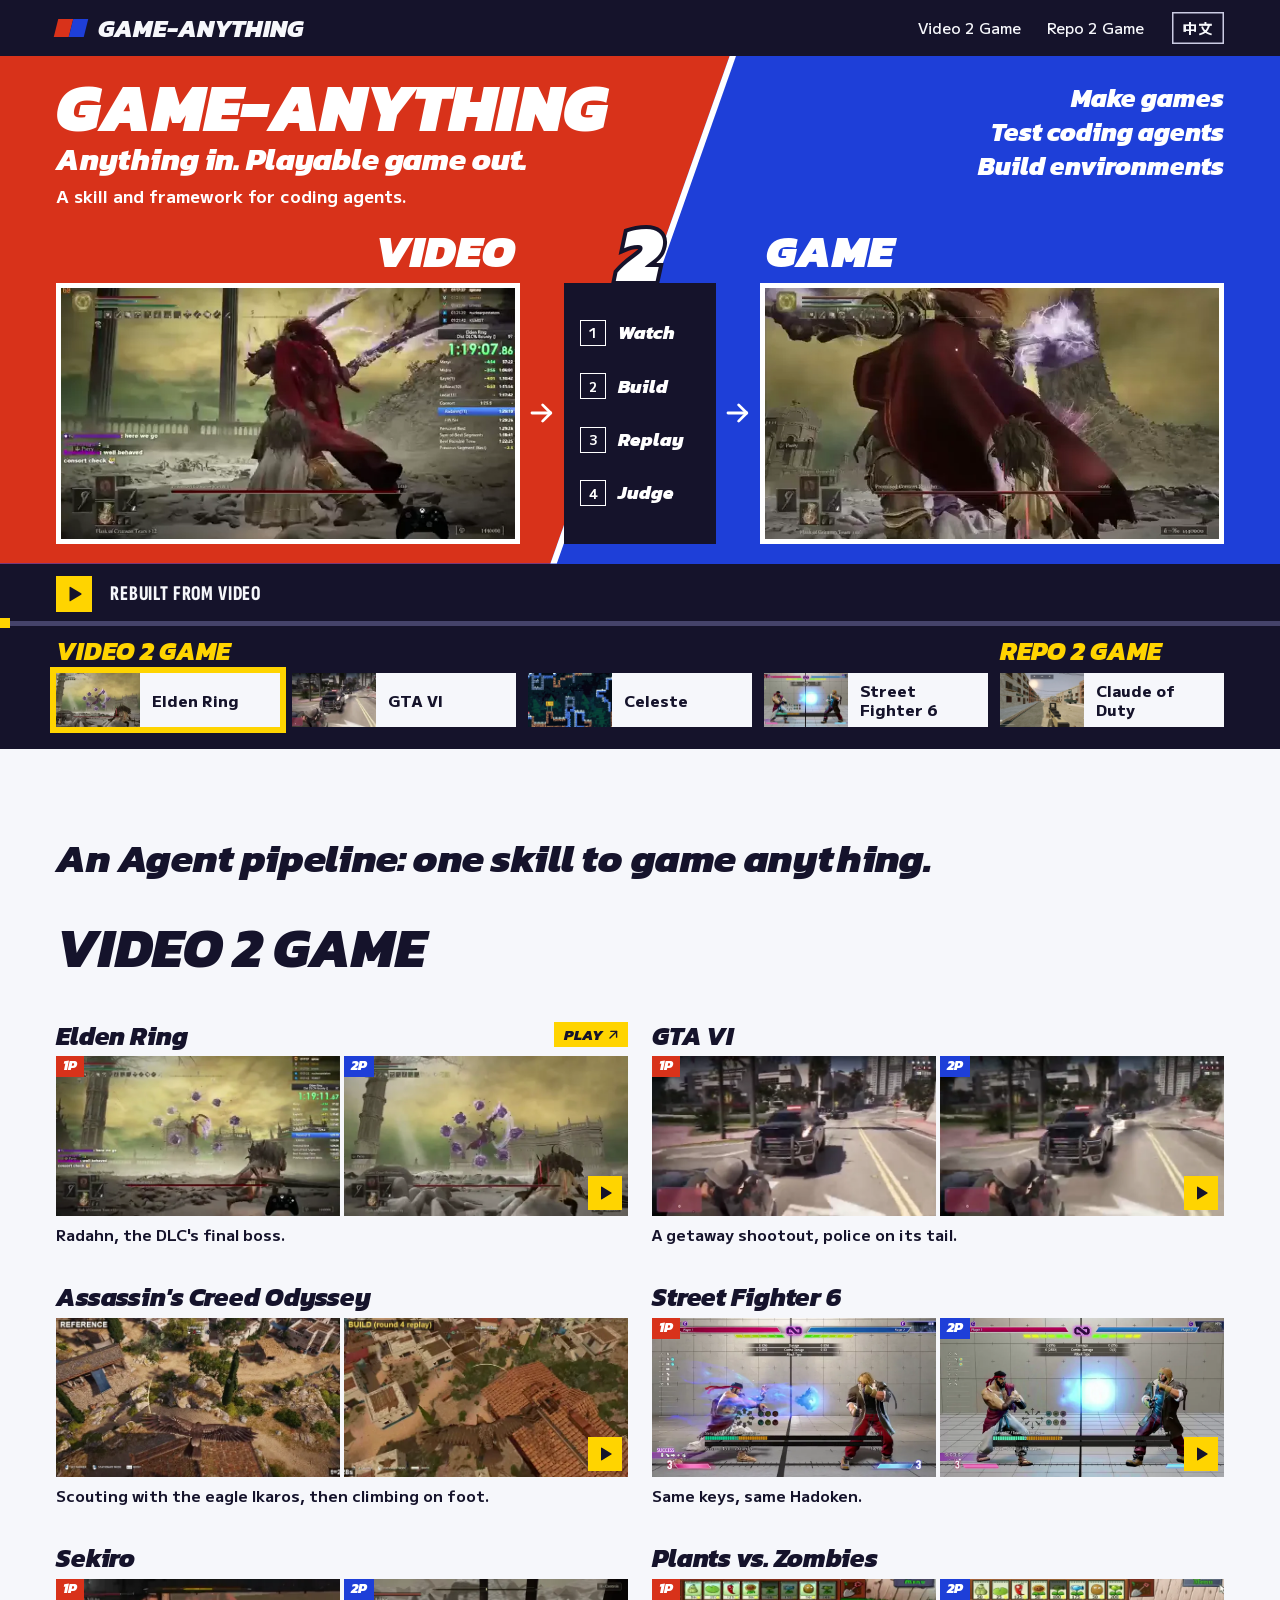
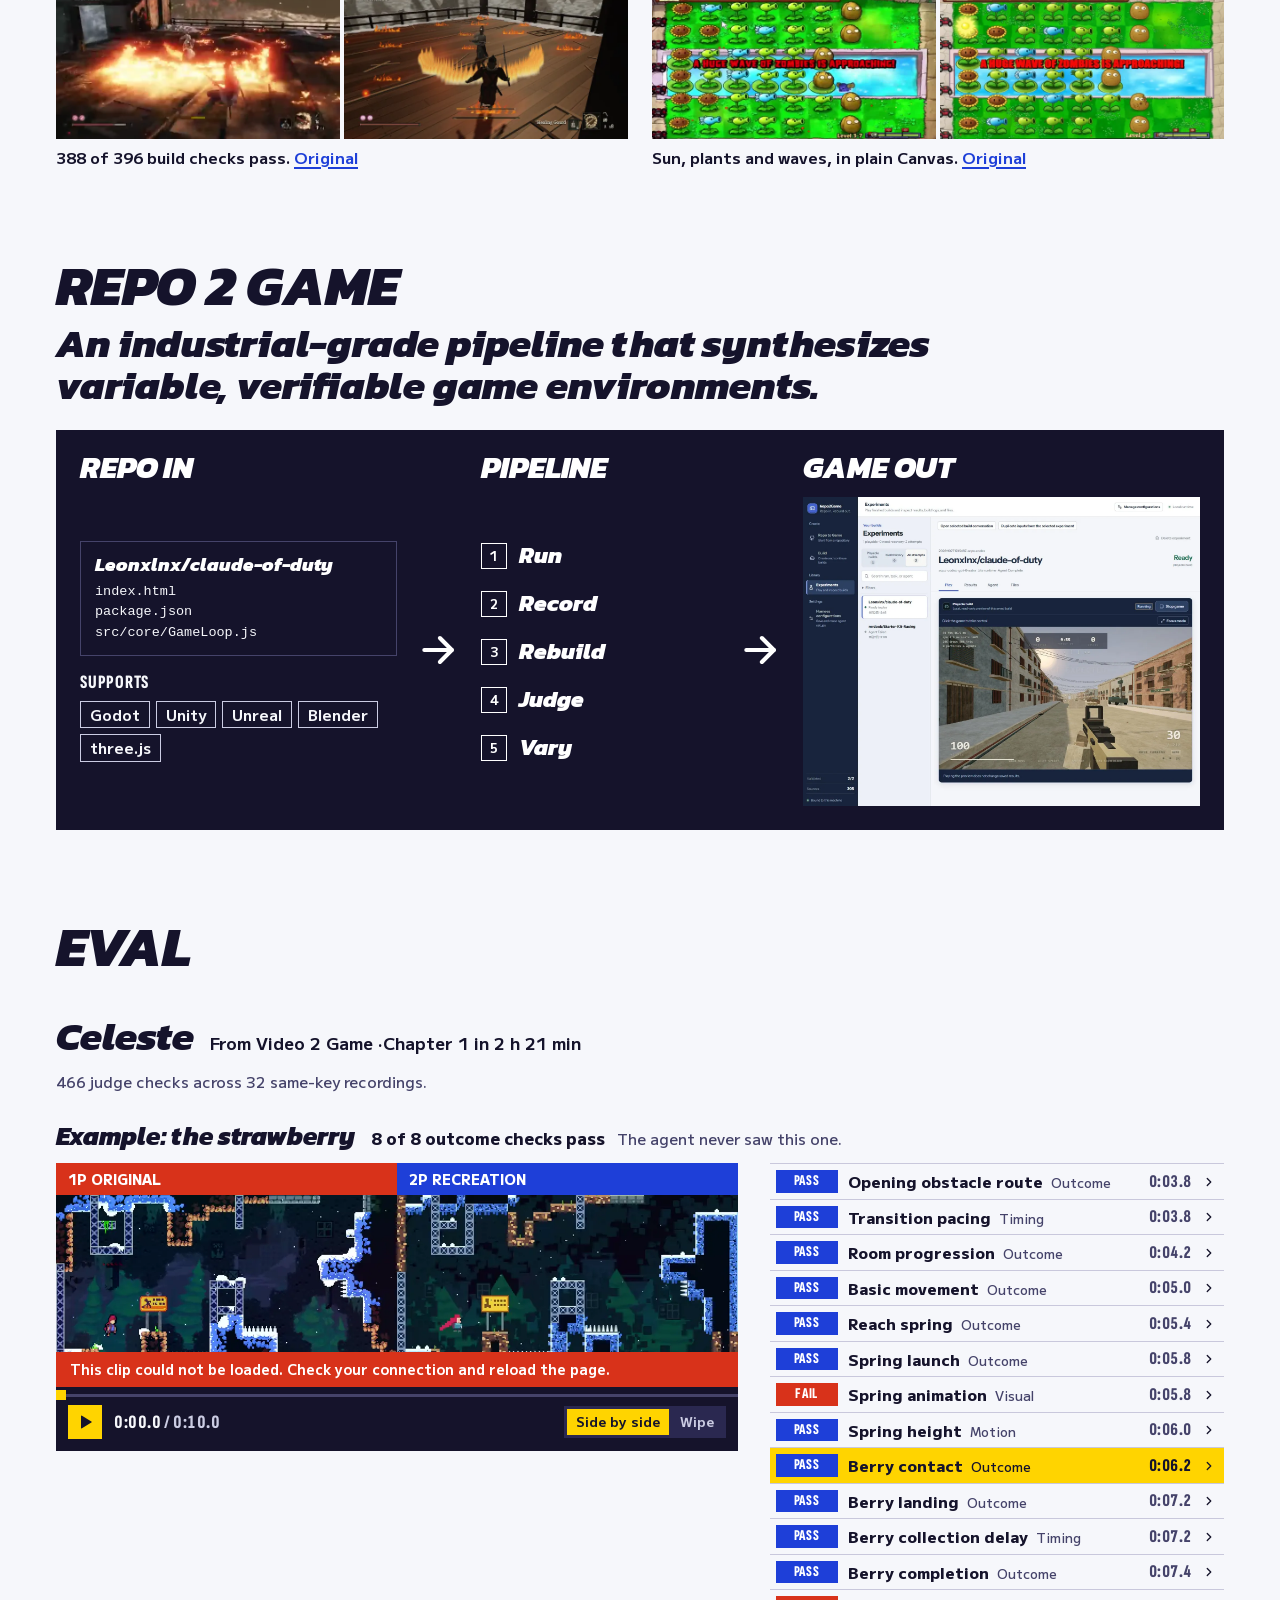
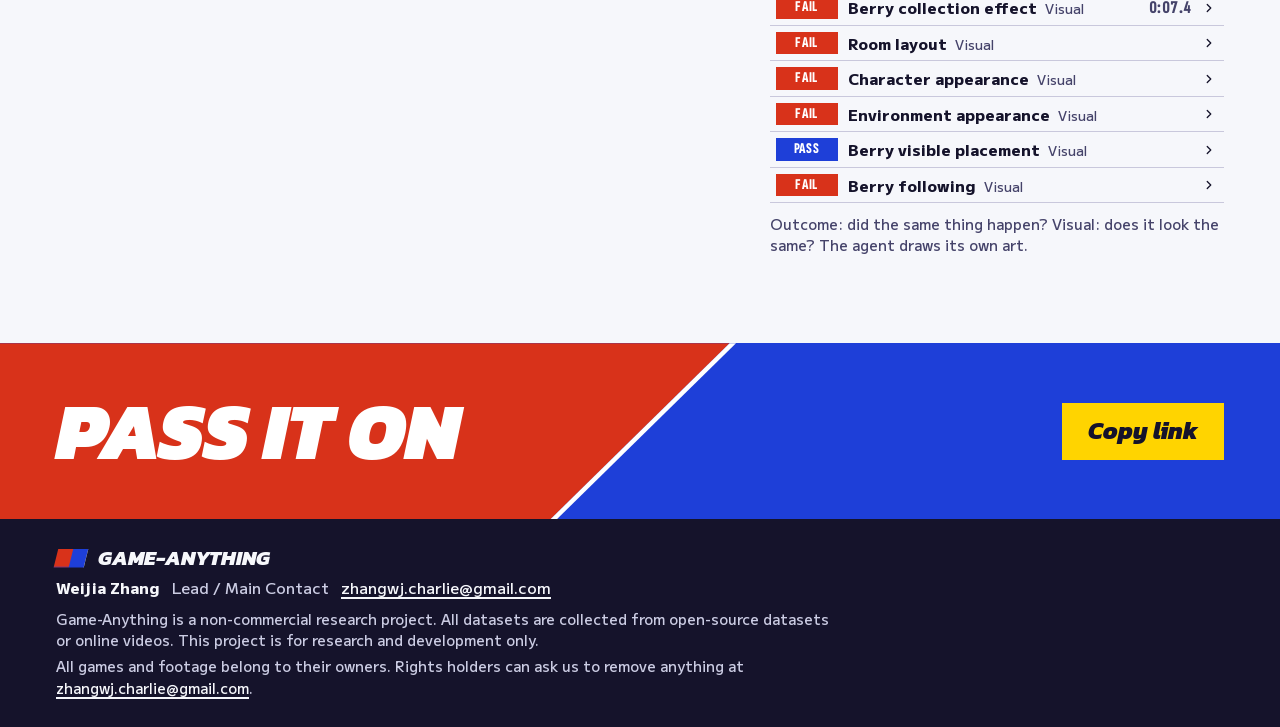
==== commit 705ee5f4: "Hide Cyberpunk 2077 for now Its card stays in the page with the hidden attribute, so it can come bac" ====
--- a/index.html
+++ b/index.html
@@ -175,7 +175,7 @@
           <figure><img src="media/figures/odyssey-recreation.webp" alt="The recreation at the same moment" data-t-alt="alt-odyssey-b" width="606" height="341" loading="lazy"><canvas aria-hidden="true"></canvas><button class="icon-btn icon-btn--play cell__play" type="button" aria-label="Play"></button></figure>
           <p data-t="cell-odyssey">Scouting with the eagle Ikaros, then climbing on foot.</p>
         </div>
-        <div class="cell" id="cyberpunk">
+        <div class="cell" id="cyberpunk" hidden>
           <h4 data-t="game-cyberpunk">Cyberpunk 2077</h4>
           <figure><img src="media/figures/cyberpunk-original.webp" alt="The original Cyberpunk 2077: a Hometown Deli vending machine" data-t-alt="alt-cyberpunk-a" width="506" height="285" loading="lazy"><figcaption>1P</figcaption></figure>
           <figure><img src="media/figures/cyberpunk-recreation.webp" alt="The recreation at the same moment of the same run" data-t-alt="alt-cyberpunk-b" width="506" height="285" loading="lazy"><figcaption>2P</figcaption></figure>
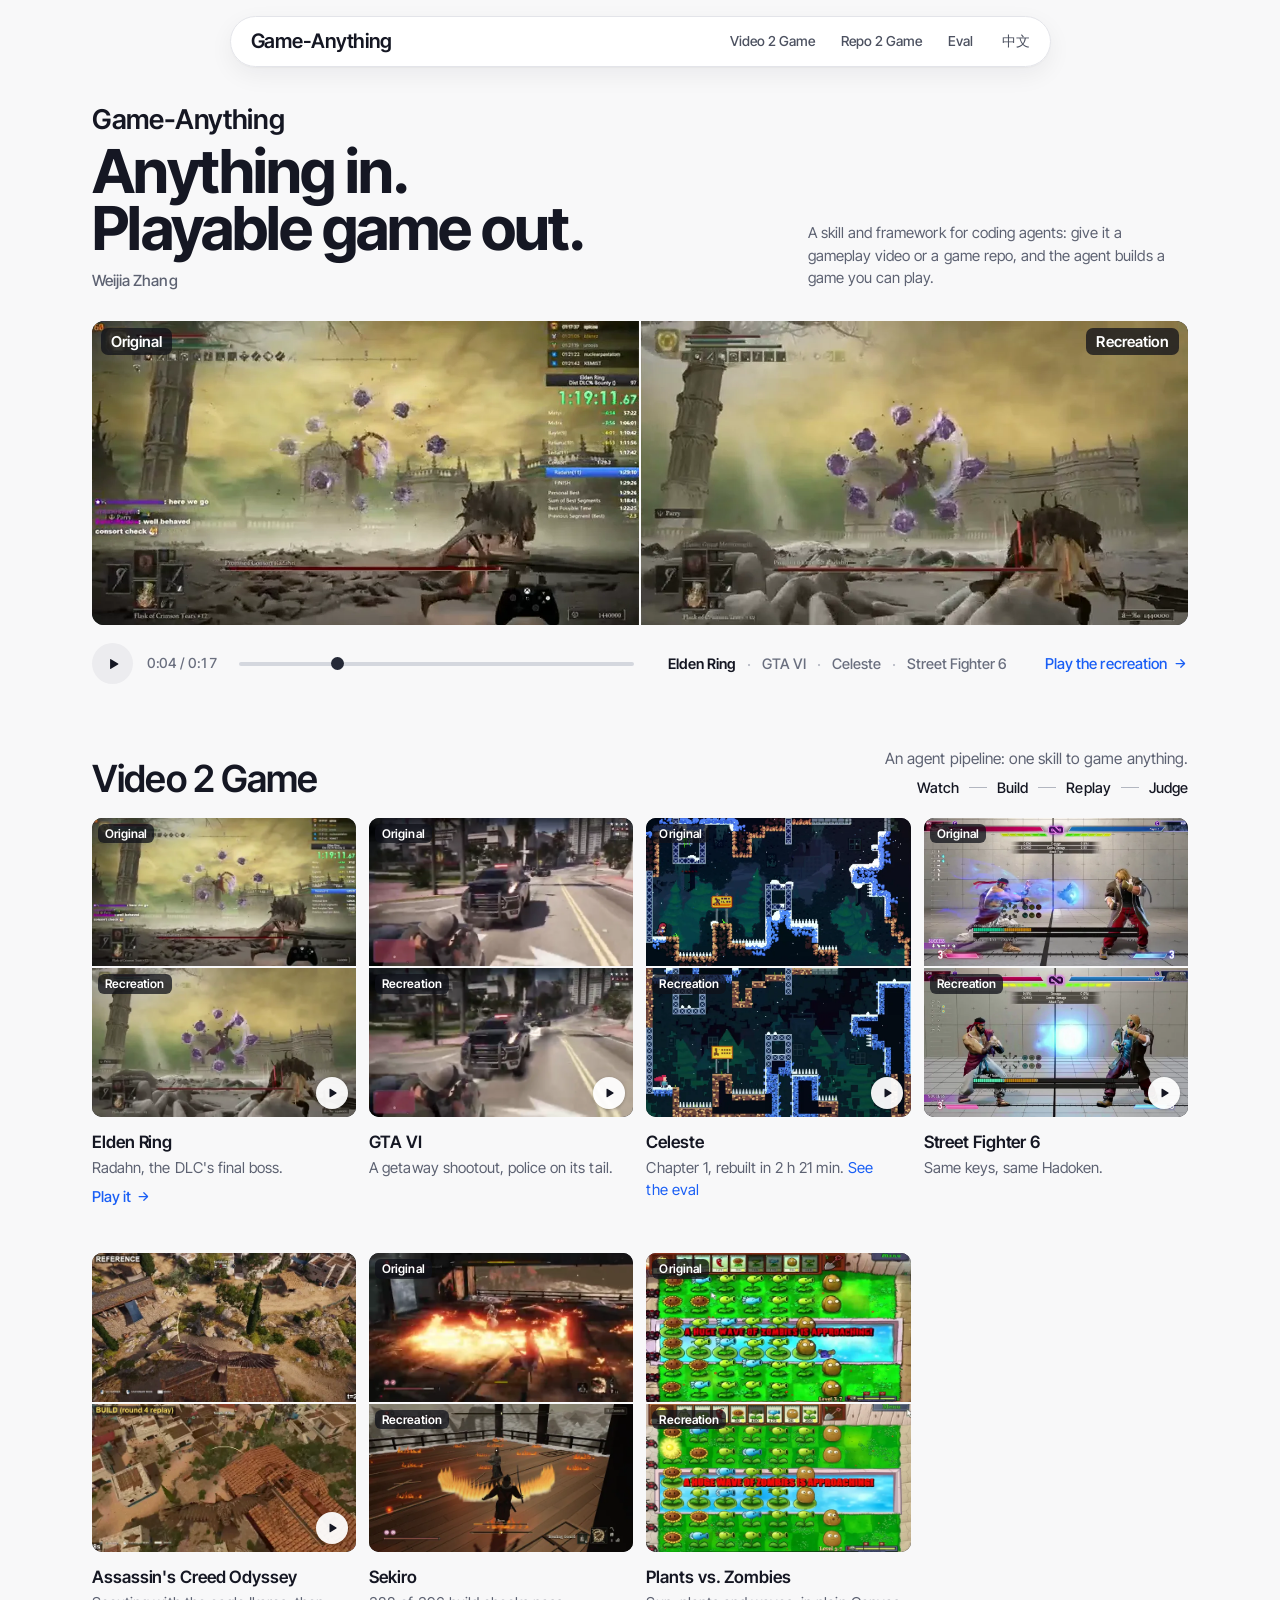
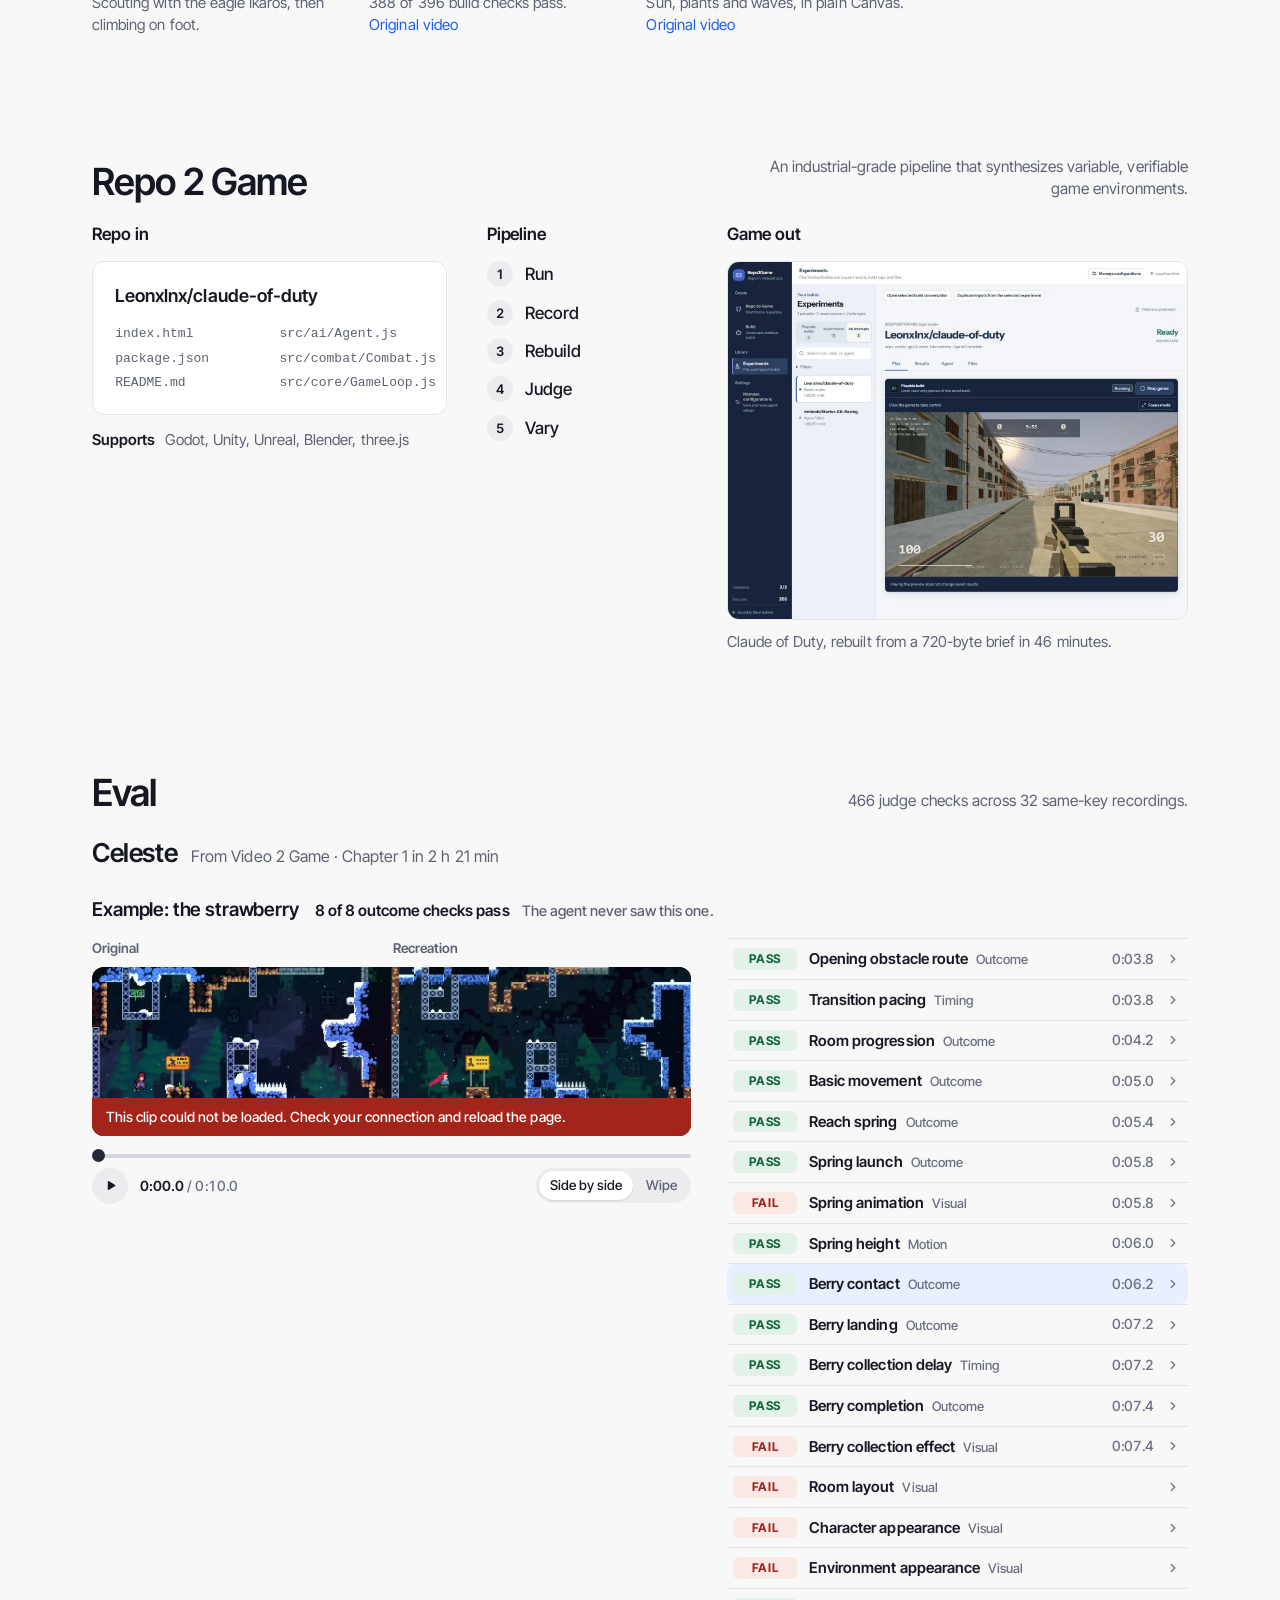
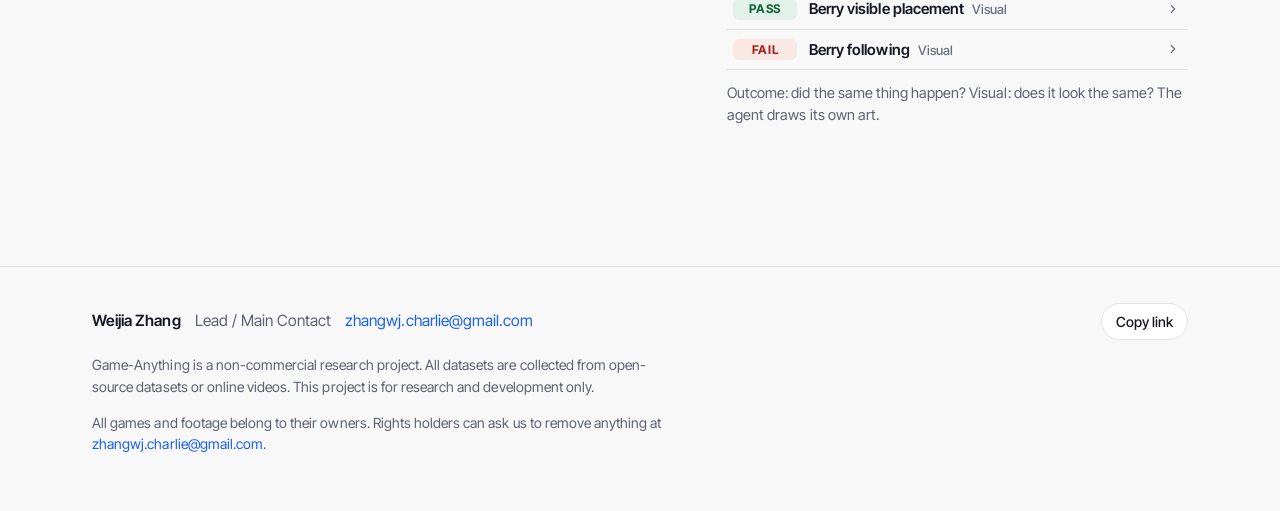
==== commit 4e796627: "Redesign the homepage as a quiet academic page - One typeface (Inter Tight, self-hosted), a white gr" ====
--- a/index.html
+++ b/index.html
@@ -6,8 +6,8 @@
 <title>Game-Anything</title>
 <meta name="description" content="Anything in. Playable game out. A skill and framework for coding agents: give it a gameplay video or a game repo, and the agent builds a game you can play.">
 <link rel="canonical" href="https://game-anything.github.io/">
-<link rel="icon" href="data:image/svg+xml,%3Csvg xmlns='http://www.w3.org/2000/svg' viewBox='0 0 32 32'%3E%3Cpath fill='%23D8321A' d='M7 6h11l-4 20H3z'/%3E%3Cpath fill='%231E3FD8' d='M18 6h11l-4 20H14z'/%3E%3C/svg%3E">
-<meta name="theme-color" content="#15132B">
+<link rel="icon" href="data:image/svg+xml,%3Csvg xmlns='http://www.w3.org/2000/svg' viewBox='0 0 32 32'%3E%3Crect x='2' y='8' width='13' height='16' rx='3.5' fill='%23151723'/%3E%3Crect x='17' y='8' width='13' height='16' rx='3.5' fill='%231a5ff5'/%3E%3C/svg%3E">
+<meta name="theme-color" content="#f8f8f9">
 <meta property="og:type" content="website">
 <meta property="og:site_name" content="Game-Anything">
 <meta property="og:title" content="Game-Anything">
@@ -17,248 +17,217 @@
 <meta property="og:image:width" content="1200">
 <meta property="og:image:height" content="630">
 <meta name="twitter:card" content="summary_large_image">
-<link rel="preconnect" href="https://fonts.googleapis.com">
-<link rel="preconnect" href="https://fonts.gstatic.com" crossorigin>
-<link rel="stylesheet" href="https://fonts.googleapis.com/css2?family=Kanit:ital,wght@1,700;1,800;1,900&family=M+PLUS+2:wght@400;500;700;800&family=Sofia+Sans+Extra+Condensed:wght@700;800&display=swap">
+<link rel="preload" href="assets/fonts/inter-tight-latin.woff2" as="font" type="font/woff2" crossorigin>
 <link rel="stylesheet" href="assets/site.css">
 </head>
 <body>
 
 <svg width="0" height="0" style="position:absolute" aria-hidden="true">
-  <symbol id="i-play" viewBox="0 0 24 24"><path fill="currentColor" stroke="none" d="M6 3.5v17a1 1 0 0 0 1.5.86l14-8.5a1 1 0 0 0 0-1.72l-14-8.5A1 1 0 0 0 6 3.5z"/></symbol>
-  <symbol id="i-pause" viewBox="0 0 24 24"><path fill="currentColor" stroke="none" d="M5 3h5v18H5zM14 3h5v18h-5z"/></symbol>
-  <symbol id="i-arrow" viewBox="0 0 24 24"><path d="M12 20V5"/><path d="m5.5 11.5 6.5-6.5 6.5 6.5"/></symbol>
+  <symbol id="i-play" viewBox="0 0 24 24"><path fill="currentColor" stroke="none" d="M7 4.5v15a1 1 0 0 0 1.52.85l12.2-7.5a1 1 0 0 0 0-1.7L8.52 3.65A1 1 0 0 0 7 4.5z"/></symbol>
+  <symbol id="i-pause" viewBox="0 0 24 24"><path fill="currentColor" stroke="none" d="M6.5 4h3.75v16H6.5zM13.75 4h3.75v16h-3.75z"/></symbol>
+  <symbol id="i-arrow" viewBox="0 0 24 24"><path d="M5 12h13"/><path d="m12.5 6 6 6-6 6"/></symbol>
+  <symbol id="i-chevron" viewBox="0 0 24 24"><path d="m9 6 6 6-6 6"/></symbol>
   <symbol id="i-chevrons" viewBox="0 0 24 24"><path d="m9 6-6 6 6 6"/><path d="m15 6 6 6-6 6"/></symbol>
-  <symbol id="i-chevron" viewBox="0 0 24 24"><path d="m9 6 6 6-6 6"/></symbol>
 </svg>
 
-<nav class="nav" aria-label="Sections" data-t-aria="nav-label">
-  <div class="wrap nav__row">
-    <a class="brand" href="#top" aria-label="Game-Anything"><i aria-hidden="true"></i><span>GAME-ANYTHING</span></a>
+<header class="nav">
+  <nav class="nav__pill" aria-label="Sections" data-t-aria="nav-label">
+    <a class="nav__brand" href="#top">Game-Anything</a>
     <div class="nav__links">
       <a href="#video">Video 2 Game</a>
       <a href="#repo">Repo 2 Game</a>
-    </div>
-    <button class="lang-btn" type="button" id="lang-toggle"></button>
-  </div>
-</nav>
-
-<main>
-
-<section class="stage" id="top" aria-label="What Game-Anything does, with an example" data-t-aria="stage-label">
-  <div class="stage__grid">
-    <div class="intro">
-      <div class="intro__what">
-        <h1>Game-Anything</h1>
-        <p class="intro__tag" data-t="intro-tag">Anything in. Playable game out.</p>
-        <p class="intro__line" data-t="intro-line">A skill and framework for coding agents.</p>
-      </div>
-      <ul class="intro__for">
-        <li><a href="#video" data-t="use-make">Make games</a></li>
-        <li><a href="#eval" data-t="use-test">Test coding agents</a></li>
-        <li><a href="#repo" data-t="use-build">Build environments</a></li>
+      <a href="#eval" data-t="nav-eval">Eval</a>
+    </div>
+    <button class="nav__lang" type="button" id="lang-toggle"></button>
+  </nav>
+</header>
+
+<main id="top">
+
+<section class="hero" aria-labelledby="hero-title">
+  <div class="wrap">
+    <div class="hero__head">
+      <div>
+        <h1 class="hero__title" id="hero-title">Game-Anything</h1>
+        <p class="hero__statement" data-t="hero-statement">Anything in.<br>Playable game out.</p>
+        <p class="hero__author">Weijia Zhang</p>
+      </div>
+      <p class="hero__about" data-t="hero-about">A skill and framework for coding agents: give it a gameplay video or a game repo, and the agent builds a game you can play.</p>
+    </div>
+
+    <div class="compare" id="hero-compare">
+      <figure class="frame">
+        <img class="frame__still" src="media/figures/hero-elden-original.webp" alt="The original Elden Ring: Radahn above the arena among floating purple rocks" width="990" height="552">
+        <canvas aria-hidden="true"></canvas>
+        <figcaption class="tag" data-t="label-original">Original</figcaption>
+      </figure>
+      <figure class="frame">
+        <img class="frame__still" src="media/figures/hero-elden-recreation.webp" alt="The recreation at the same moment" width="990" height="552">
+        <canvas aria-hidden="true"></canvas>
+        <figcaption class="tag tag--end" data-t="label-recreation">Recreation</figcaption>
+      </figure>
+    </div>
+    <div class="bar">
+      <button class="bar__play" id="hero-play" type="button" aria-label="Play"><svg class="ico" aria-hidden="true"><use href="#i-play"/></svg></button>
+      <span class="bar__clock" id="hero-clock">0:04 / 0:17</span>
+      <input class="scrub" id="hero-seek" type="range" min="0" max="16.57" step="0.01" value="4" aria-label="Seek through the clip" data-t-aria="seek-clip">
+      <ul class="switch" role="group" aria-label="Choose a game" data-t-aria="switch-label">
+        <li><button type="button" data-game="elden" aria-pressed="true" data-t="game-elden">Elden Ring</button></li>
+        <li><button type="button" data-game="gta" aria-pressed="false">GTA VI</button></li>
+        <li><button type="button" data-game="celeste" aria-pressed="false" data-t="game-celeste">Celeste</button></li>
+        <li><button type="button" data-game="sf6" aria-pressed="false" data-t="game-sf6">Street Fighter 6</button></li>
       </ul>
-    </div>
-    <p class="tag tag--a"><b id="tag-input">VIDEO</b></p>
-    <div class="stage__to" aria-hidden="true">2</div>
-    <p class="tag tag--b"><b>GAME</b></p>
-    <div class="screen screen--a" id="screen-a">
-      <img class="screen__still" src="media/figures/hero-elden-original.webp" alt="The original Elden Ring: Radahn swinging his sword over the player" width="654" height="368">
-      <canvas aria-hidden="true"></canvas>
-      <div class="screen__repo" id="screen-repo" hidden>
-        <p class="screen__repo-name">Leonxlnx/claude-of-duty</p>
-        <ul>
-          <li>index.html</li>
-          <li>package.json</li>
-          <li>README.md</li>
-          <li>LICENSE</li>
-          <li>src/ai/Agent.js</li>
-          <li>src/combat/Combat.js</li>
-          <li>src/core/GameLoop.js</li>
-          <li>src/fx/Particles.js</li>
-        </ul>
-      </div>
-    </div>
-    <div class="pipe" role="group" aria-label="How it works" data-t-aria="pipe-label">
-      <svg class="ico pipe__in" aria-hidden="true"><use href="#i-arrow"/></svg>
-      <ol class="pipe__steps" id="pipe-video">
-        <li><span class="kbd" aria-hidden="true">1</span><span data-t="pipe-watch">Watch</span></li>
-        <li><span class="kbd" aria-hidden="true">2</span><span data-t="pipe-build">Build</span></li>
-        <li><span class="kbd" aria-hidden="true">3</span><span data-t="pipe-replay">Replay</span></li>
-        <li><span class="kbd" aria-hidden="true">4</span><span data-t="pipe-judge">Judge</span></li>
-      </ol>
-      <ol class="pipe__steps" id="pipe-repo" hidden>
-        <li><span class="kbd" aria-hidden="true">1</span><span data-t="step-run">Run</span></li>
-        <li><span class="kbd" aria-hidden="true">2</span><span data-t="step-record">Record</span></li>
-        <li><span class="kbd" aria-hidden="true">3</span><span data-t="step-rebuild">Rebuild</span></li>
-        <li><span class="kbd" aria-hidden="true">4</span><span data-t="pipe-judge">Judge</span></li>
-        <li><span class="kbd" aria-hidden="true">5</span><span data-t="step-vary">Vary</span></li>
-      </ol>
-      <svg class="ico pipe__out" aria-hidden="true"><use href="#i-arrow"/></svg>
-    </div>
-    <div class="screen screen--b" id="screen-b">
-      <img class="screen__still" src="media/figures/hero-elden-recreation.webp" alt="The recreation at the same moment" width="654" height="368">
-      <canvas aria-hidden="true"></canvas>
-    </div>
-  </div>
-</section>
-
-<section class="deck" id="deck" aria-label="The key presses both games receive" data-t-aria="deck-label">
-  <div class="deck__row wrap">
-    <button class="play-btn" id="hero-play" type="button" aria-label="Play"><svg class="ico"><use href="#i-play"/></svg></button>
-    <span class="deck__label" id="deck-label">SAME KEYS</span>
-    <div class="tokens" id="hero-tokens" aria-hidden="true"><div class="tokens__strip"></div></div>
-  </div>
-  <input class="seek" id="hero-seek" type="range" min="0" max="10" step="0.05" value="0" aria-label="Seek through the recording" data-t-aria="seek-label">
-</section>
-
-<section class="roster" aria-label="Tasks" data-t-aria="roster-label">
-  <div class="wrap roster__grid">
-    <div class="task">
-      <p class="task__name" id="task-video">VIDEO 2 GAME</p>
-      <div class="tiles tiles--video" role="group" aria-labelledby="task-video">
-        <button class="tile" type="button" data-game="elden" aria-pressed="true">
-          <img src="media/figures/elden-recreation.webp" alt="" width="606" height="341">
-          <span class="tile__name" data-t="game-elden">Elden Ring</span>
-        </button>
-        <button class="tile" type="button" data-game="gta" aria-pressed="false">
-          <img src="media/figures/gta-recreation.webp" alt="" width="606" height="341">
-          <span class="tile__name">GTA VI</span>
-        </button>
-        <button class="tile" type="button" data-game="celeste" aria-pressed="false">
-          <img src="media/figures/hero-celeste-recreation.webp" alt="" width="854" height="480">
-          <span class="tile__name" data-t="game-celeste">Celeste</span>
-        </button>
-        <button class="tile" type="button" data-game="sf6" aria-pressed="false">
-          <img src="media/figures/hero-sf6-recreation.webp" alt="" width="854" height="480">
-          <span class="tile__name" data-t="game-sf6">Street Fighter 6</span>
-        </button>
-      </div>
-    </div>
-    <div class="task">
-      <p class="task__name" id="task-repo">REPO 2 GAME</p>
-      <div class="tiles" role="group" aria-labelledby="task-repo">
-        <button class="tile" type="button" data-game="repo" aria-pressed="false">
-          <img src="media/figures/repo-rebuild.webp" alt="" width="960" height="540">
-          <span class="tile__name">Claude of Duty</span>
-        </button>
-      </div>
-    </div>
-  </div>
-</section>
-
-<section class="page" id="video">
-  <div class="wrap">
-    <p class="pitch pitch--lead" data-t="page-lead">An Agent pipeline: one skill to game anything.</p>
-    <h2>VIDEO 2 GAME</h2>
-
-    <article class="sheet">
-      <div class="matrix">
-        <div class="cell" id="elden">
-          <div class="cell__head">
-            <h4 data-t="game-elden">Elden Ring</h4>
-            <a class="cell__game" href="games/elden/" target="_blank" rel="noopener" aria-label="Play Elden Ring" data-t-aria="play-elden"><span data-t="play-game">PLAY</span><svg class="ico" aria-hidden="true"><use href="#i-arrow"/></svg></a>
-          </div>
-          <figure><img src="media/figures/elden-original.webp" alt="The original Elden Ring: Radahn above the arena among floating purple rocks" data-t-alt="alt-elden-a" width="606" height="341" loading="lazy"><canvas aria-hidden="true"></canvas><figcaption>1P</figcaption></figure>
-          <figure><img src="media/figures/elden-recreation.webp" alt="The recreation at the same moment" data-t-alt="alt-elden-b" width="606" height="341" loading="lazy"><canvas aria-hidden="true"></canvas><figcaption>2P</figcaption><button class="icon-btn icon-btn--play cell__play" type="button" aria-label="Play"></button></figure>
-          <p data-t="cell-elden">Radahn, the DLC's final boss.</p>
-        </div>
-        <div class="cell" id="gta">
-          <h4>GTA VI</h4>
-          <figure><img src="media/figures/gta-original.webp" alt="A police truck chasing the car as the shooter fires back" data-t-alt="alt-gta-a" width="606" height="341" loading="lazy"><canvas aria-hidden="true"></canvas><figcaption>1P</figcaption></figure>
-          <figure><img src="media/figures/gta-recreation.webp" alt="The recreation at the same moment" data-t-alt="alt-gta-b" width="606" height="341" loading="lazy"><canvas aria-hidden="true"></canvas><figcaption>2P</figcaption><button class="icon-btn icon-btn--play cell__play" type="button" aria-label="Play"></button></figure>
-          <p data-t="cell-gta">A getaway shootout, police on its tail.</p>
-        </div>
-        <div class="cell" id="odyssey">
-          <h4 data-t="game-odyssey">Assassin's Creed Odyssey</h4>
-          <figure><img src="media/figures/odyssey-original.webp" alt="The original Assassin's Creed Odyssey: the eagle Ikaros gliding over a village" data-t-alt="alt-odyssey-a" width="606" height="341" loading="lazy"><canvas aria-hidden="true"></canvas></figure>
-          <figure><img src="media/figures/odyssey-recreation.webp" alt="The recreation at the same moment" data-t-alt="alt-odyssey-b" width="606" height="341" loading="lazy"><canvas aria-hidden="true"></canvas><button class="icon-btn icon-btn--play cell__play" type="button" aria-label="Play"></button></figure>
-          <p data-t="cell-odyssey">Scouting with the eagle Ikaros, then climbing on foot.</p>
-        </div>
-        <div class="cell" id="cyberpunk" hidden>
-          <h4 data-t="game-cyberpunk">Cyberpunk 2077</h4>
-          <figure><img src="media/figures/cyberpunk-original.webp" alt="The original Cyberpunk 2077: a Hometown Deli vending machine" data-t-alt="alt-cyberpunk-a" width="506" height="285" loading="lazy"><figcaption>1P</figcaption></figure>
-          <figure><img src="media/figures/cyberpunk-recreation.webp" alt="The recreation at the same moment of the same run" data-t-alt="alt-cyberpunk-b" width="506" height="285" loading="lazy"><figcaption>2P</figcaption></figure>
-          <p data-t="cell-cyberpunk">Same inputs for 6 minutes. 192 of 238 review checks pass.</p>
-        </div>
-        <div class="cell" id="sf6">
-          <h4 data-t="game-sf6">Street Fighter 6</h4>
-          <figure><img src="media/figures/hero-sf6-original.webp" alt="The original: Ryu throwing a Hadoken at Ken" data-t-alt="alt-sf6-a" width="854" height="480" loading="lazy"><canvas aria-hidden="true"></canvas><figcaption>1P</figcaption></figure>
-          <figure><img src="media/figures/hero-sf6-recreation.webp" alt="The recreation at the same input time" data-t-alt="alt-sf6-b" width="854" height="480" loading="lazy"><canvas aria-hidden="true"></canvas><figcaption>2P</figcaption><button class="icon-btn icon-btn--play cell__play" type="button" aria-label="Play"></button></figure>
-          <p data-t="cell-sf6">Same keys, same Hadoken.</p>
-        </div>
-        <div class="cell" id="sekiro">
-          <h4 data-t="game-sekiro">Sekiro</h4>
-          <figure><img src="media/figures/sekiro-fire-original.webp" alt="The original: a band of flame sweeping across the rooftop" data-t-alt="alt-sekiro-a" width="640" height="360" loading="lazy"><figcaption>1P</figcaption></figure>
-          <figure><img src="media/figures/sekiro-fire-recreation.webp" alt="The recreation: a band of flame sweeping across the rooftop" data-t-alt="alt-sekiro-b" width="640" height="360" loading="lazy"><figcaption>2P</figcaption></figure>
-          <p data-t="cell-sekiro">388 of 396 build checks pass. <a href="https://www.youtube.com/watch?v=YrC16-UPJiE&amp;t=123s" target="_blank" rel="noopener">Original</a></p>
-        </div>
-        <div class="cell" id="pvz">
-          <h4 data-t="game-pvz">Plants vs. Zombies</h4>
-          <figure><img src="media/figures/pvz-wave-original.webp" alt="The original: the full pool board with the huge wave warning across it" data-t-alt="alt-pvz-a" width="640" height="360" loading="lazy"><figcaption>1P</figcaption></figure>
-          <figure><img src="media/figures/pvz-wave-recreation.webp" alt="The recreation: the full pool board with the huge wave warning across it" data-t-alt="alt-pvz-b" width="640" height="360" loading="lazy"><figcaption>2P</figcaption></figure>
-          <p data-t="cell-pvz">Sun, plants and waves, in plain Canvas. <a href="https://www.youtube.com/watch?v=3WhItByKVFo&amp;t=550s" target="_blank" rel="noopener">Original</a></p>
-        </div>
-      </div>
-    </article>
-  </div>
-</section>
-
-<section class="page page--flush" id="repo">
-  <div class="wrap">
-    <h2>REPO 2 GAME</h2>
-    <p class="pitch" data-t="repo-pitch">An industrial-grade pipeline that synthesizes variable, verifiable game environments.</p>
-    <div class="flow">
-      <div>
-        <h3>REPO IN</h3>
-        <div class="flow__in">
-        <div class="flow__card">
-          <a class="flow__repo" href="https://github.com/Leonxlnx/claude-of-duty" target="_blank" rel="noopener">Leonxlnx/claude-of-duty</a>
-          <ul>
+      <a class="bar__link" id="hero-link" href="games/elden/" target="_blank" rel="noopener"><span data-t="play-recreation">Play the recreation</span><svg class="ico" aria-hidden="true"><use href="#i-arrow"/></svg></a>
+    </div>
+  </div>
+</section>
+
+<section class="section" id="video" aria-labelledby="video-title">
+  <div class="wrap">
+    <div class="section__head">
+      <h2 id="video-title">Video 2 Game</h2>
+      <div class="section__aside">
+        <p data-t="video-lead">An agent pipeline: one skill to game anything.</p>
+        <ol class="steps" aria-label="How it works" data-t-aria="pipe-label">
+          <li data-t="pipe-watch">Watch</li>
+          <li data-t="pipe-build">Build</li>
+          <li data-t="pipe-replay">Replay</li>
+          <li data-t="pipe-judge">Judge</li>
+        </ol>
+      </div>
+    </div>
+
+    <ul class="games">
+      <li class="game" id="elden">
+        <div class="game__media">
+          <figure class="frame frame--top"><img class="frame__still" src="media/figures/elden-original.webp" alt="The original Elden Ring: Radahn above the arena among floating purple rocks" data-t-alt="alt-elden-a" width="606" height="341" loading="lazy"><canvas aria-hidden="true"></canvas><figcaption class="tag tag--sm" data-t="label-original">Original</figcaption></figure>
+          <figure class="frame frame--bottom"><img class="frame__still" src="media/figures/elden-recreation.webp" alt="The recreation at the same moment" data-t-alt="alt-elden-b" width="606" height="341" loading="lazy"><canvas aria-hidden="true"></canvas><figcaption class="tag tag--sm" data-t="label-recreation">Recreation</figcaption></figure>
+          <button class="game__play" type="button" aria-label="Play"></button>
+        </div>
+        <h3 data-t="game-elden">Elden Ring</h3>
+        <p data-t="cell-elden">Radahn, the DLC's final boss.</p>
+        <a class="game__link" href="games/elden/" target="_blank" rel="noopener" aria-label="Play Elden Ring" data-t-aria="play-elden"><span data-t="play-game">Play it</span><svg class="ico" aria-hidden="true"><use href="#i-arrow"/></svg></a>
+      </li>
+      <li class="game" id="gta">
+        <div class="game__media">
+          <figure class="frame frame--top"><img class="frame__still" src="media/figures/gta-original.webp" alt="A police truck chasing the car as the shooter fires back" data-t-alt="alt-gta-a" width="606" height="341" loading="lazy"><canvas aria-hidden="true"></canvas><figcaption class="tag tag--sm" data-t="label-original">Original</figcaption></figure>
+          <figure class="frame frame--bottom"><img class="frame__still" src="media/figures/gta-recreation.webp" alt="The recreation at the same moment" data-t-alt="alt-gta-b" width="606" height="341" loading="lazy"><canvas aria-hidden="true"></canvas><figcaption class="tag tag--sm" data-t="label-recreation">Recreation</figcaption></figure>
+          <button class="game__play" type="button" aria-label="Play"></button>
+        </div>
+        <h3>GTA VI</h3>
+        <p data-t="cell-gta">A getaway shootout, police on its tail.</p>
+      </li>
+      <li class="game" id="celeste-card">
+        <div class="game__media">
+          <figure class="frame frame--top"><img class="frame__still" src="media/figures/hero-celeste-original.webp" alt="The original Celeste, Madeline at the start of Chapter 1" data-t-alt="alt-celeste-a" width="854" height="480" loading="lazy"><canvas aria-hidden="true"></canvas><figcaption class="tag tag--sm" data-t="label-original">Original</figcaption></figure>
+          <figure class="frame frame--bottom"><img class="frame__still" src="media/figures/hero-celeste-recreation.webp" alt="The recreation of the same screen at the same input time" data-t-alt="alt-celeste-b" width="854" height="480" loading="lazy"><canvas aria-hidden="true"></canvas><figcaption class="tag tag--sm" data-t="label-recreation">Recreation</figcaption></figure>
+          <button class="game__play" type="button" aria-label="Play"></button>
+        </div>
+        <h3 data-t="game-celeste">Celeste</h3>
+        <p data-t="cell-celeste">Chapter 1, rebuilt in 2 h 21 min. <a href="#eval">See the eval</a></p>
+      </li>
+      <li class="game" id="sf6">
+        <div class="game__media">
+          <figure class="frame frame--top"><img class="frame__still" src="media/figures/hero-sf6-original.webp" alt="The original: Ryu throwing a Hadoken at Ken" data-t-alt="alt-sf6-a" width="854" height="480" loading="lazy"><canvas aria-hidden="true"></canvas><figcaption class="tag tag--sm" data-t="label-original">Original</figcaption></figure>
+          <figure class="frame frame--bottom"><img class="frame__still" src="media/figures/hero-sf6-recreation.webp" alt="The recreation at the same input time" data-t-alt="alt-sf6-b" width="854" height="480" loading="lazy"><canvas aria-hidden="true"></canvas><figcaption class="tag tag--sm" data-t="label-recreation">Recreation</figcaption></figure>
+          <button class="game__play" type="button" aria-label="Play"></button>
+        </div>
+        <h3 data-t="game-sf6">Street Fighter 6</h3>
+        <p data-t="cell-sf6">Same keys, same Hadoken.</p>
+      </li>
+      <li class="game" id="odyssey">
+        <div class="game__media">
+          <figure class="frame frame--top"><img class="frame__still" src="media/figures/odyssey-original.webp" alt="The original Assassin's Creed Odyssey: the eagle Ikaros gliding over a village" data-t-alt="alt-odyssey-a" width="606" height="341" loading="lazy"><canvas aria-hidden="true"></canvas></figure>
+          <figure class="frame frame--bottom"><img class="frame__still" src="media/figures/odyssey-recreation.webp" alt="The recreation at the same moment" data-t-alt="alt-odyssey-b" width="606" height="341" loading="lazy"><canvas aria-hidden="true"></canvas></figure>
+          <button class="game__play" type="button" aria-label="Play"></button>
+        </div>
+        <h3 data-t="game-odyssey">Assassin's Creed Odyssey</h3>
+        <p data-t="cell-odyssey">Scouting with the eagle Ikaros, then climbing on foot.</p>
+      </li>
+      <li class="game" id="cyberpunk" hidden>
+        <div class="game__media">
+          <figure class="frame frame--top"><img class="frame__still" src="media/figures/cyberpunk-original.webp" alt="The original Cyberpunk 2077: a Hometown Deli vending machine" data-t-alt="alt-cyberpunk-a" width="506" height="285" loading="lazy"><figcaption class="tag tag--sm" data-t="label-original">Original</figcaption></figure>
+          <figure class="frame frame--bottom"><img class="frame__still" src="media/figures/cyberpunk-recreation.webp" alt="The recreation at the same moment of the same run" data-t-alt="alt-cyberpunk-b" width="506" height="285" loading="lazy"><figcaption class="tag tag--sm" data-t="label-recreation">Recreation</figcaption></figure>
+        </div>
+        <h3 data-t="game-cyberpunk">Cyberpunk 2077</h3>
+        <p data-t="cell-cyberpunk">Same inputs for 6 minutes. 192 of 238 review checks pass.</p>
+      </li>
+      <li class="game" id="sekiro">
+        <div class="game__media">
+          <figure class="frame frame--top"><img class="frame__still" src="media/figures/sekiro-fire-original.webp" alt="The original: a band of flame sweeping across the rooftop" data-t-alt="alt-sekiro-a" width="640" height="360" loading="lazy"><figcaption class="tag tag--sm" data-t="label-original">Original</figcaption></figure>
+          <figure class="frame frame--bottom"><img class="frame__still" src="media/figures/sekiro-fire-recreation.webp" alt="The recreation: a band of flame sweeping across the rooftop" data-t-alt="alt-sekiro-b" width="640" height="360" loading="lazy"><figcaption class="tag tag--sm" data-t="label-recreation">Recreation</figcaption></figure>
+        </div>
+        <h3 data-t="game-sekiro">Sekiro</h3>
+        <p data-t="cell-sekiro">388 of 396 build checks pass. <a href="https://www.youtube.com/watch?v=YrC16-UPJiE&amp;t=123s" target="_blank" rel="noopener">Original video</a></p>
+      </li>
+      <li class="game" id="pvz">
+        <div class="game__media">
+          <figure class="frame frame--top"><img class="frame__still" src="media/figures/pvz-wave-original.webp" alt="The original: the full pool board with the huge wave warning across it" data-t-alt="alt-pvz-a" width="640" height="360" loading="lazy"><figcaption class="tag tag--sm" data-t="label-original">Original</figcaption></figure>
+          <figure class="frame frame--bottom"><img class="frame__still" src="media/figures/pvz-wave-recreation.webp" alt="The recreation: the full pool board with the huge wave warning across it" data-t-alt="alt-pvz-b" width="640" height="360" loading="lazy"><figcaption class="tag tag--sm" data-t="label-recreation">Recreation</figcaption></figure>
+        </div>
+        <h3 data-t="game-pvz">Plants vs. Zombies</h3>
+        <p data-t="cell-pvz">Sun, plants and waves, in plain Canvas. <a href="https://www.youtube.com/watch?v=3WhItByKVFo&amp;t=550s" target="_blank" rel="noopener">Original video</a></p>
+      </li>
+    </ul>
+  </div>
+</section>
+
+<section class="section" id="repo" aria-labelledby="repo-title">
+  <div class="wrap">
+    <div class="section__head">
+      <h2 id="repo-title">Repo 2 Game</h2>
+      <div class="section__aside">
+        <p data-t="repo-pitch">An industrial-grade pipeline that synthesizes variable, verifiable game environments.</p>
+      </div>
+    </div>
+    <div class="repo">
+      <div class="repo__in">
+        <h3 data-t="repo-in">Repo in</h3>
+        <div class="repo__card">
+          <a class="repo__name" href="https://github.com/Leonxlnx/claude-of-duty" target="_blank" rel="noopener">Leonxlnx/claude-of-duty</a>
+          <ul class="repo__files">
             <li>index.html</li>
             <li>package.json</li>
+            <li>README.md</li>
+            <li>src/ai/Agent.js</li>
+            <li>src/combat/Combat.js</li>
             <li>src/core/GameLoop.js</li>
           </ul>
         </div>
-        <p class="flow__label" data-t="repo-supports">Supports</p>
-        <ul class="engines">
-          <li>Godot</li>
-          <li>Unity</li>
-          <li>Unreal</li>
-          <li>Blender</li>
-          <li>three.js</li>
-        </ul>
-        </div>
-      </div>
-      <div class="flow__arrow" aria-hidden="true"><svg class="ico"><use href="#i-arrow"/></svg></div>
-      <div>
-        <h3 data-t="pipeline">PIPELINE</h3>
-        <ol class="flow__steps">
-          <li><span class="kbd" aria-hidden="true">1</span><span data-t="step-run">Run</span></li>
-          <li><span class="kbd" aria-hidden="true">2</span><span data-t="step-record">Record</span></li>
-          <li><span class="kbd" aria-hidden="true">3</span><span data-t="step-rebuild">Rebuild</span></li>
-          <li><span class="kbd" aria-hidden="true">4</span><span data-t="pipe-judge">Judge</span></li>
-          <li><span class="kbd" aria-hidden="true">5</span><span data-t="step-vary">Vary</span></li>
+        <p class="repo__supports"><span data-t="repo-supports">Supports</span> Godot, Unity, Unreal, Blender, three.js</p>
+      </div>
+      <div class="repo__pipe">
+        <h3 data-t="pipeline">Pipeline</h3>
+        <ol class="repo__steps">
+          <li data-t="step-run">Run</li>
+          <li data-t="step-record">Record</li>
+          <li data-t="step-rebuild">Rebuild</li>
+          <li data-t="pipe-judge">Judge</li>
+          <li data-t="step-vary">Vary</li>
         </ol>
       </div>
-      <div class="flow__arrow flow__arrow--out" aria-hidden="true"><svg class="ico"><use href="#i-arrow"/></svg></div>
-      <div class="flow__out">
-        <h3>GAME OUT</h3>
-        <img class="flow__shot" src="media/figures/repo-cover.webp" alt="The Repo2Game workbench playing the shooter a coding agent rebuilt" data-t-alt="alt-cover" width="1440" height="1120" loading="lazy">
-      </div>
-    </div>
-  </div>
-</section>
-
-<section class="page page--flush" id="eval">
-  <div class="wrap">
-    <h2 data-t="eval-title">EVAL</h2>
-    <article class="sheet" id="celeste">
-      <header class="sheet__head">
+      <figure class="repo__out">
+        <h3 data-t="game-out">Game out</h3>
+        <img src="media/figures/repo-cover.webp" alt="The Repo2Game workbench playing the shooter a coding agent rebuilt" data-t-alt="alt-cover" width="1440" height="1120" loading="lazy">
+        <figcaption data-t="repo-caption">Claude of Duty, rebuilt from a 720-byte brief in 46 minutes.</figcaption>
+      </figure>
+    </div>
+  </div>
+</section>
+
+<section class="section" id="eval" aria-labelledby="eval-title">
+  <div class="wrap">
+    <div class="section__head">
+      <h2 id="eval-title" data-t="eval-title">Eval</h2>
+      <div class="section__aside">
+        <p id="celeste-eval"></p>
+      </div>
+    </div>
+    <article class="eval" id="celeste">
+      <header class="eval__head">
         <h3 data-t="game-celeste">Celeste</h3>
         <p data-t="celeste-band">From Video 2 Game · Chapter 1 in 2 h 21 min</p>
       </header>
-      <p class="note" id="celeste-eval"></p>
       <div class="example" id="eval-example">
         <header class="example__head">
           <h4 data-t="example-title">Example: the strawberry</h4>
@@ -276,19 +245,14 @@
   </div>
 </section>
 
-<section class="finale" aria-labelledby="finale-title">
-  <div class="finale__grid wrap">
-    <h2 id="finale-title" data-t="finale-title">PASS IT ON</h2>
-    <button class="copy-link" type="button" data-copy-link data-t="Copy link">Copy link</button>
-  </div>
-</section>
-
 </main>
 
 <footer class="footer">
   <div class="wrap">
-    <p class="brand"><i aria-hidden="true"></i>GAME-ANYTHING</p>
-    <p class="footer__contact"><b>Weijia Zhang</b><span data-t="footer-role">Lead / Main Contact</span><a href="mailto:zhangwj.charlie@gmail.com">zhangwj.charlie@gmail.com</a></p>
+    <div class="footer__row">
+      <p class="footer__contact"><b>Weijia Zhang</b><span data-t="footer-role">Lead / Main Contact</span><a href="mailto:zhangwj.charlie@gmail.com">zhangwj.charlie@gmail.com</a></p>
+      <button class="footer__copy" type="button" data-copy-link data-t="Copy link">Copy link</button>
+    </div>
     <p class="footer__note" data-t="footer">Game-Anything is a non-commercial research project. All datasets are collected from open-source datasets or online videos. This project is for research and development only.</p>
     <p class="footer__note" data-t="footer-rights">All games and footage belong to their owners. Rights holders can ask us to remove anything at <a href="mailto:zhangwj.charlie@gmail.com">zhangwj.charlie@gmail.com</a>.</p>
   </div>
--- a/assets/site.css
+++ b/assets/site.css
@@ -1,491 +1,330 @@
-/* Layout: an arcade select screen on top, then plain white pages to read. One diagonal cut, four inks. */
+/* Game-Anything: an academic project page. A white ground, one grotesk, and the side-by-side replay as the proof. */
+@font-face {
+  font-family: "Inter Tight";
+  src: url("fonts/inter-tight-latin.woff2") format("woff2");
+  font-weight: 400 700;
+  font-style: normal;
+  font-display: swap;
+  unicode-range: U+0000-00FF, U+0131, U+0152-0153, U+02BB-02BC, U+02C6, U+02DA, U+02DC, U+0304, U+0308, U+0329, U+2000-206F, U+20AC, U+2122, U+2191, U+2193, U+2212, U+2215, U+FEFF, U+FFFD;
+}
+
 :root {
-  --p1: #D8321A;
-  --p2: #1E3FD8;
-  --cursor: #FFD400;
-  --ink: #15132B;
-  --paper: #F6F7FB;
-  --pure: #FFFFFF;
-
-  /* Tints for marks that sit on ink, and for secondary text. Inks only, never a grey. */
-  --soft-on-ink: #CBCCE3;
-  --soft: #45436A;
-  --rule: #15132B;
-  --hairline: #C9C8DC;
-
-  --display: "Kanit", "Segoe UI Black", "Arial Black", sans-serif;
-  --body: "M PLUS 2", "Segoe UI", sans-serif;
-  --cond: "Sofia Sans Extra Condensed", "Arial Narrow", sans-serif;
-
+  --ground: #f8f8f9;
+  --surface: #ffffff;
+  --ink: #151723;
+  --ink-2: #252937;
+  --muted: #5d6272;
+  --faint: #6a6f7f;
+  --line: #e3e4e9;
+  --track: #d4d7de;
+  --chip: #ececef;
+  --chip-hover: #e0e1e6;
+  --blue: #1a5ff5;
+  --blue-deep: #0d44bf;
+  --tag: rgba(16, 17, 25, .74);
+  --pass: #13653b;
+  --pass-bg: #e3f2e9;
+  --fail: #a3241a;
+  --fail-bg: #fae8e5;
+  --font: "Inter Tight", "PingFang SC", "Hiragino Sans GB", "Microsoft YaHei", "Noto Sans SC", "Helvetica Neue", Arial, sans-serif;
+  --mono: ui-monospace, "SF Mono", Menlo, Consolas, monospace;
+  --wrap: min(1314px, 85.6vw);
+  --radius: 12px;
   --ease: cubic-bezier(.16, 1, .3, 1);
-}
-
-/* Chinese: Latin stays in the page's faces, Han falls through to these. */
-:root[lang="zh-CN"] {
-  font-synthesis: none;
-  --display: "Kanit", "Noto Sans SC", "PingFang SC", "Microsoft YaHei", sans-serif;
-  --body: "Noto Sans SC", "PingFang SC", "Microsoft YaHei", sans-serif;
-  --cond: "Sofia Sans Extra Condensed", "Noto Sans SC", "PingFang SC", "Microsoft YaHei", sans-serif;
 }
 
 [hidden] { display: none !important; }
 *, *::before, *::after { box-sizing: border-box; }
 html {
+  -webkit-text-size-adjust: 100%;
   scroll-behavior: smooth;
-  scroll-padding-top: 72px;
-  -webkit-text-size-adjust: 100%;
-  scrollbar-color: var(--ink) var(--paper);
+  scroll-padding-top: 96px;
+  scrollbar-color: #c5c8d0 var(--ground);
 }
 body {
   margin: 0;
-  background: var(--paper);
+  background: var(--ground);
   color: var(--ink);
-  font: 500 17px/1.55 var(--body);
+  font: 400 17px/1.55 var(--font);
+  letter-spacing: .002em;
   -webkit-font-smoothing: antialiased;
-}
-body::before {
-  content: "";
-  position: fixed;
-  inset: 0 0 auto;
-  height: env(safe-area-inset-top, 0px);
-  z-index: 30;
-  background: var(--ink);
-}
-::selection { background: var(--cursor); color: var(--ink); }
+  text-rendering: optimizeLegibility;
+}
+h1, h2, h3, h4, p, figure, ul, ol { margin: 0; }
+ul, ol { padding: 0; list-style: none; }
 img, video, canvas, svg { display: block; max-width: 100%; }
 img { height: auto; }
-a { color: var(--p2); text-decoration-thickness: 2px; text-underline-offset: 3px; }
-a:hover { color: var(--p1); }
 button { font: inherit; color: inherit; }
-h1, h2, h3, h4, p, figure, ul, ol, dl, dd { margin: 0; }
-ul, ol { padding: 0; list-style: none; }
-:focus-visible { outline: 3px solid var(--p2); outline-offset: 2px; }
-.nav :focus-visible, .stage :focus-visible, .deck :focus-visible, .roster :focus-visible,
-.player :focus-visible, .finale :focus-visible,
-.footer :focus-visible, .flow :focus-visible { outline-color: var(--cursor); }
-.sr-only { position: absolute; width: 1px; height: 1px; margin: -1px; padding: 0; overflow: hidden; clip-path: inset(50%); white-space: nowrap; }
-
-.ico { width: 1em; height: 1em; flex: none; fill: none; stroke: currentColor; stroke-width: 2.25; stroke-linecap: round; stroke-linejoin: round; }
-
-.wrap {
-  width: 100%;
-  max-width: 1768px;
-  margin-inline: auto;
-  padding-left: max(56px, env(safe-area-inset-left, 0px));
-  padding-right: max(56px, env(safe-area-inset-right, 0px));
-}
-
-h2 { font: italic 800 56px/1.02 var(--display); letter-spacing: -.01em; text-wrap: balance; }
-h3 { font: italic 800 40px/1.05 var(--display); letter-spacing: -.005em; text-wrap: balance; }
-.pitch { margin-top: 8px; font: italic 800 40px/1.05 var(--display); letter-spacing: -.005em; text-wrap: balance; }
-/* Chinese breaks between phrases, never inside one. */
-.pitch span, .cell > p span { display: inline-block; }
-.pitch--lead { margin: 0 0 40px; }
-.note { font: 500 15px/1.5 var(--body); color: var(--soft); }
-
-/* Navigation */
-.nav {
-  position: sticky;
-  top: env(safe-area-inset-top, 0px);
-  z-index: 20;
-  background: var(--ink);
-  color: var(--paper);
-}
-.nav__row { display: flex; align-items: center; gap: 28px; min-height: 56px; }
-.brand {
-  display: flex; align-items: center; gap: 12px;
-  font: italic 800 25px/1 var(--display); color: inherit; text-decoration: none; white-space: nowrap;
-}
-.brand:hover { color: var(--cursor); }
-.nav .brand span { visibility: hidden; }
-.nav .brand.is-named span { visibility: visible; }
-.brand i { display: inline-flex; flex: none; width: 30px; height: 18px; transform: skewX(-14deg); }
-.brand i::before { content: ""; flex: 1; background: var(--p1); }
-.brand i::after { content: ""; flex: 1; background: var(--p2); }
-.nav__links { display: flex; gap: 26px; margin-left: auto; }
-.nav__links a { color: var(--paper); text-decoration: none; font-size: 15px; line-height: 1.5; font-weight: 500; white-space: nowrap; padding-block: 4px; }
-.nav__links a:hover { color: var(--cursor); }
-.lang-btn {
-  flex: none; min-width: 52px; border: 0; cursor: pointer; background: transparent; color: var(--paper);
-  box-shadow: inset 0 0 0 1.5px var(--soft-on-ink); padding: 7px 10px; font: 700 14.5px/1.3 var(--body); white-space: nowrap;
-}
-.lang-btn:hover { color: var(--cursor); box-shadow: inset 0 0 0 1.5px var(--cursor); }
-.copy-link {
-  flex: none; border: 0; cursor: pointer; background: var(--cursor); color: var(--ink);
-  padding: 14px 26px; font: italic 800 24px/1.2 var(--display); white-space: nowrap;
-}
-.copy-link:hover { background: var(--paper); }
-.copy-field { margin-top: 10px; width: 100%; max-width: 30em; padding: 6px 8px; border: 2px solid var(--ink); font: 500 14px/1.4 var(--body); }
-
-/* Versus stage */
-.stage {
-  --vs-gap: 96px;
-  --stage-w: 100vw;
-  --pipe-w: clamp(240px, calc(var(--stage-w) * .18), 300px);
-  --gutters: 112px;
-  --screen-room: calc((var(--stage-w) - var(--gutters) - var(--pipe-w)) / 2);
-  --width-cap: min(var(--screen-room), 720px);
-  /* The room left under the nav, deck and roster decides the screen size in short windows. */
-  --height-fit: max(340px, calc((100vh - 430px) * 1.72));
-  --screen-w: min(var(--width-cap), var(--height-fit));
-  /* Capped or short, the screens hug the panel; the title and the list keep to their outer edges. */
-  --screen-inset: calc(var(--screen-room) - var(--screen-w));
-  --intro-cap: min(calc((var(--stage-w) - 208px) / 2), 780px);
-  --intro-w: min(var(--intro-cap), var(--height-fit));
-  /* Short windows shrink the title toward the middle; the cut stays clear of it. */
-  --cut: min(57%, calc(50% + var(--vs-gap) / 2 + var(--intro-w) - 360px));
-  position: relative;
-  isolation: isolate;
-  overflow: hidden;
-  background: var(--p2);
-  color: var(--pure);
-  padding: 14px 0 20px;
-}
-.stage::before, .stage::after { content: ""; position: absolute; inset: 0; z-index: -1; }
-/* 100vw counts a classic scrollbar; the stage's own width does not. */
-@supports (width: 1cqw) { .stage { container-type: inline-size; --stage-w: 100cqw; } }
-.stage::before { background: var(--p1); clip-path: polygon(0 0, var(--cut) 0, calc(100% - var(--cut)) 100%, 0 100%); }
-.stage::after { background: var(--pure); clip-path: polygon(var(--cut) 0, calc(var(--cut) + .5%) 0, calc(100% - var(--cut) + .5%) 100%, calc(100% - var(--cut)) 100%); }
-.stage__grid {
-  display: grid;
-  grid-template-columns: minmax(0, 1fr) var(--pipe-w) minmax(0, 1fr);
-  align-items: center;
-  padding-left: max(56px, env(safe-area-inset-left, 0px));
-  padding-right: max(56px, env(safe-area-inset-right, 0px));
-}
-.intro {
-  grid-column: 1 / -1;
-  display: grid;
-  grid-template-columns: minmax(0, 1fr) var(--vs-gap) minmax(0, 1fr);
-  align-items: start;
-  margin-block: 4px 10px;
-}
-.intro__what { grid-column: 1; justify-self: start; width: var(--intro-w); margin-left: var(--screen-inset); }
-.intro h1 { font: italic 900 calc(var(--intro-w) * .125) / 1 var(--display); letter-spacing: -.01em; text-transform: uppercase; white-space: nowrap; }
-.intro__tag { margin-top: 2px; font: italic 800 calc(var(--intro-w) * .057) / 1.1 var(--display); letter-spacing: -.005em; }
-.intro__line { margin-top: 8px; font: 700 17px/1.35 var(--body); }
-.intro__for { grid-column: 3; justify-self: end; display: grid; gap: 2px; margin: 8px var(--screen-inset) 0 0; text-align: right; }
-.intro__for a { color: var(--pure); font: italic 800 calc(var(--intro-w) * .048) / 1.25 var(--display); text-decoration: none; white-space: nowrap; }
-.intro__for a:hover { color: var(--cursor); }
-.tag { display: flex; width: var(--screen-w); }
-.tag b { font: italic 900 calc(var(--screen-w) * .1) / 1.1 var(--display); letter-spacing: -.005em; }
-.tag--a { grid-column: 1; justify-self: end; justify-content: flex-end; }
-.tag--a b { margin-right: calc(var(--screen-w) * .012); }
-.tag--b { grid-column: 3; justify-self: start; }
-.tag--b b { margin-left: calc(var(--screen-w) * .012); }
-.stage__to {
-  grid-column: 2;
-  grid-row: 2;
-  align-self: end;
-  justify-self: center;
-  z-index: 2;
-  margin-bottom: -6px;
-  font: italic 900 calc(var(--screen-w) * .17) / .9 var(--display);
-  color: var(--pure);
-  -webkit-text-stroke: 8px var(--ink);
-  paint-order: stroke fill;
-  pointer-events: none;
-}
-/* The pipeline between the two screens: what goes in, the steps, what comes out. */
-.pipe { position: relative; grid-column: 2; grid-row: 3; align-self: stretch; display: flex; margin-inline: 44px; padding: 10px 16px; background: var(--ink); }
-.pipe__in, .pipe__out { position: absolute; top: 50%; rotate: 90deg; margin-top: -15px; color: var(--pure); font-size: 30px; }
-.pipe__in { left: -37px; }
-.pipe__out { right: -37px; }
-.pipe__steps { flex: 1; display: grid; align-content: space-evenly; }
-.pipe__steps li { display: flex; align-items: center; gap: 12px; color: var(--pure); font: italic 800 clamp(16px, calc(var(--screen-w) * .042), 24px) / 1.1 var(--display); white-space: nowrap; }
-.screen { position: relative; width: var(--screen-w); aspect-ratio: 16 / 9; border: 5px solid var(--pure); background: var(--ink); overflow: hidden; }
-.screen--a { grid-column: 1; justify-self: end; }
-.screen--b { grid-column: 3; justify-self: start; }
-.screen__repo { position: absolute; inset: 0; display: grid; align-content: center; gap: 4%; padding: 5%; background: var(--ink); color: var(--paper); font: 500 max(12px, calc(var(--screen-w) * .03)) / 1.55 ui-monospace, Consolas, monospace; }
-.screen__repo-name { color: var(--pure); font: italic 800 calc(var(--screen-w) * .06) / 1.1 var(--display); }
-.screen__repo ul { columns: 2; column-gap: 4%; }
-.screen__still, .screen canvas { position: absolute; inset: 0; width: 100%; height: 100%; object-fit: cover; }
-.stage__source, .cell__source { position: absolute; left: 0; top: 0; width: 2px; height: 2px; opacity: 0; pointer-events: none; }
-
-/* The one authored moment: selecting a game slams it into the stage. */
-.stage.is-slam .stage__to { animation: slam-to .46s var(--ease) both; }
-.stage.is-slam .screen--a, .stage.is-slam .tag--a { animation: slam-a .46s var(--ease) both; }
-.stage.is-slam .screen--b, .stage.is-slam .tag--b { animation: slam-b .46s var(--ease) both; }
-@keyframes slam-to { from { scale: 1.7; } to { scale: 1; } }
-@keyframes slam-a { from { translate: -44px 0; } to { translate: 0 0; } }
-@keyframes slam-b { from { translate: 44px 0; } to { translate: 0 0; } }
-
-/* Key deck */
-.deck { position: relative; background: var(--ink); color: var(--paper); }
-.deck__row { display: flex; align-items: center; gap: 18px; min-height: 60px; padding-top: 12px; padding-bottom: 12px; }
-.play-btn {
-  width: 36px; height: 36px; flex: none; display: grid; place-items: center; border: 0; cursor: pointer;
-  background: var(--cursor); color: var(--ink); font-size: 18px;
-}
-.play-btn:hover { background: var(--paper); }
-.deck__label { font: 800 21px/1.2 var(--cond); letter-spacing: .04em; white-space: nowrap; }
-.tokens { flex: 1; min-width: 0; overflow: hidden; }
-.tokens__strip { display: flex; align-items: center; gap: 4px; width: max-content; transition: transform .12s linear; }
-.tok {
-  min-width: 28px; height: 30px; padding: 0 6px; flex: none; display: grid; place-items: center;
-  color: var(--soft-on-ink);
-  font: 700 15px/1 var(--body);
-}
-.tok .ico { font-size: 16px; }
-.tok--on { background: var(--cursor); color: var(--ink); }
-.tok--gap { width: 14px; flex: none; }
-.seek {
+a { color: var(--blue); text-decoration: none; }
+a:hover { color: var(--blue-deep); text-decoration: underline; text-decoration-thickness: 1px; text-underline-offset: 3px; }
+::selection { background: #d8e4fe; color: var(--ink); }
+:focus-visible { outline: 2px solid var(--blue); outline-offset: 2px; border-radius: 6px; }
+.ico { width: 1em; height: 1em; flex: none; fill: none; stroke: currentColor; stroke-width: 2; stroke-linecap: round; stroke-linejoin: round; }
+.wrap { width: var(--wrap); margin-inline: auto; }
+
+/* Navigation: one floating pill that stays with the reader. */
+.nav { position: fixed; top: 16px; left: 0; right: 0; z-index: 20; display: flex; justify-content: center; padding-inline: 16px; pointer-events: none; }
+.nav__pill {
+  display: flex; align-items: center; gap: 26px;
+  width: min(821px, 100%); height: 51px; padding: 0 18px 0 20px;
+  pointer-events: auto;
+  background: rgba(255, 255, 255, .9);
+  -webkit-backdrop-filter: saturate(1.5) blur(14px);
+  backdrop-filter: saturate(1.5) blur(14px);
+  border: 1px solid var(--line);
+  border-radius: 999px;
+  box-shadow: 0 1px 2px rgba(21, 23, 35, .04), 0 8px 24px rgba(21, 23, 35, .06);
+}
+.nav__brand { margin-right: auto; color: var(--ink); font-size: 20px; font-weight: 600; letter-spacing: -.012em; white-space: nowrap; }
+.nav__brand:hover { color: var(--ink); text-decoration: none; }
+.nav__links { display: flex; gap: 26px; }
+.nav__links a, .nav__lang { color: #4c5160; font-size: 13.75px; font-weight: 500; white-space: nowrap; }
+.nav__links a:hover, .nav__lang:hover { color: var(--ink); text-decoration: none; }
+.nav__lang { padding: 6px 2px; border: 0; background: none; cursor: pointer; }
+
+/* Hero: the name, the claim, then the replay at full width. */
+.hero { padding-top: 104px; }
+.hero__head { display: grid; grid-template-columns: minmax(0, 1fr) minmax(0, 380px); align-items: end; gap: 48px; }
+.hero__title { font-size: clamp(25px, 2.13vw, 34px); font-weight: 600; line-height: 1.15; letter-spacing: -.014em; }
+.hero__statement { margin-top: 8px; font-size: clamp(40px, 4.73vw, 76px); font-weight: 700; line-height: .94; letter-spacing: -.03em; text-wrap: balance; }
+:root[lang="zh-CN"] .hero__statement { line-height: 1.08; letter-spacing: .01em; }
+:root[lang="zh-CN"] .section__head h2, :root[lang="zh-CN"] .hero__title { letter-spacing: 0; }
+.hero__author { margin-top: 12px; color: var(--muted); font-size: clamp(15px, 1.2vw, 19px); font-weight: 500; }
+.hero__about { padding-bottom: 3px; color: var(--muted); font-size: clamp(15px, 1.1vw, 17px); line-height: 1.5; text-wrap: pretty; }
+
+/* A frame holds one half of a side-by-side clip: its still, a canvas the clip is drawn on, and a label. */
+.frame { position: relative; overflow: hidden; background: #0b0c11; }
+.frame__still, .frame canvas { position: absolute; inset: 0; width: 100%; height: 100%; object-fit: cover; }
+.frame canvas { opacity: 0; transition: opacity .28s var(--ease); }
+.frame canvas.is-live { opacity: 1; }
+.tag { position: absolute; top: 7px; left: 9px; padding: 4px 10px; border-radius: 7px; background: var(--tag); color: #fff; font-size: 15px; font-weight: 600; line-height: 1.3; pointer-events: none; }
+.tag--end { left: auto; right: 9px; }
+.tag--sm { top: 6px; left: 6px; padding: 2px 7px; border-radius: 6px; font-size: 12px; }
+
+.media-source { position: absolute; left: 0; top: 0; width: 2px; height: 2px; opacity: 0; pointer-events: none; }
+.hero, .game { position: relative; }
+
+.compare { display: grid; grid-template-columns: 1fr 1fr; gap: 2px; margin-top: 28px; aspect-ratio: 1314 / 365; border-radius: var(--radius); overflow: hidden; }
+
+/* The player bar under the replay: play, clock, scrub, the game switcher and the build link. */
+.bar { display: flex; align-items: center; gap: 14px; min-height: 41px; margin-top: 18px; }
+.bar__play {
+  display: grid; place-items: center; flex: none; width: 41px; height: 41px;
+  border: 0; border-radius: 50%; background: var(--chip); color: var(--ink);
+  font-size: 14px; cursor: pointer; transition: background-color .15s;
+}
+.bar__play:hover { background: var(--chip-hover); }
+.bar__clock { flex: none; min-width: 78px; color: var(--faint); font-size: 13.9px; font-weight: 500; font-variant-numeric: tabular-nums; white-space: nowrap; }
+.switch { display: flex; flex: none; align-items: center; margin-left: 20px; }
+.switch li { display: flex; align-items: center; }
+.switch li + li::before { content: "\00B7"; margin: 0 11px; color: #b6b9c3; }
+.switch button { padding: 6px 0; border: 0; background: none; color: var(--faint); font-size: 14.5px; font-weight: 500; white-space: nowrap; cursor: pointer; }
+.switch button:hover { color: var(--ink); }
+.switch button[aria-pressed="true"] { color: var(--ink); font-weight: 600; }
+.bar__link { display: inline-flex; align-items: center; gap: 6px; flex: none; margin-left: 24px; font-size: 15px; font-weight: 500; white-space: nowrap; }
+.bar__link .ico { font-size: 15px; transition: translate .2s var(--ease); }
+.bar__link:hover .ico { translate: 3px 0; }
+
+.scrub {
   --pct: 0%;
-  display: block; position: absolute; left: 0; right: 0; bottom: -3px; z-index: 1;
-  width: 100%; height: 8px; margin: 0; background: transparent; cursor: pointer; -webkit-appearance: none; appearance: none;
-}
-.seek::-webkit-slider-runnable-track { height: 3px; background: linear-gradient(to right, var(--cursor) var(--pct), var(--soft) var(--pct)); }
-.seek::-moz-range-track { height: 3px; background: var(--soft); }
-.seek::-moz-range-progress { height: 3px; background: var(--cursor); }
-.seek::-webkit-slider-thumb { -webkit-appearance: none; width: 10px; height: 10px; margin-top: -3.5px; background: var(--cursor); border: 0; }
-.seek::-moz-range-thumb { width: 10px; height: 10px; background: var(--cursor); border: 0; border-radius: 0; }
-
-/* Roster: one row of tiles, grouped by task */
-.roster { background: var(--ink); color: var(--paper); padding: 10px 0 22px; border-top: 2px solid var(--soft); }
-.roster__grid { display: grid; grid-template-columns: minmax(0, 1fr) calc((100% - 48px) / 5); gap: 12px; }
-.task { min-width: 0; }
-.task__name { font: italic 800 26px/1.15 var(--display); color: var(--cursor); white-space: nowrap; }
-.kbd { display: inline-grid; flex: none; place-items: center; min-width: 26px; height: 26px; padding: 0 6px; border: 1.5px solid currentColor; font: 700 13px/1 var(--body); }
-.tiles { display: grid; gap: 12px; margin-top: 8px; }
-.tiles--video { grid-template-columns: repeat(4, minmax(0, 1fr)); }
-.tile { display: grid; grid-template-columns: 84px minmax(0, 1fr); align-items: center; column-gap: 12px; min-width: 0; padding: 0; border: 0; text-align: left; background: var(--paper); color: var(--ink); cursor: pointer; }
-.tile img { width: 100%; height: 100%; min-height: 54px; object-fit: cover; }
-.tile__name { padding-right: 10px; font: 800 15.5px/1.25 var(--body); }
-.tile:hover { outline: 3px solid var(--cursor); }
-.tile:focus-visible { outline: 6px solid var(--cursor); outline-offset: 0; }
-.tile[aria-pressed="true"] { outline: 6px solid var(--cursor); }
-
-/* Reading pages */
-.page { padding: 88px 0; }
-.page--flush { padding-top: 0; }
-
-/* Game sheets */
-.sheet { margin-top: 40px; scroll-margin-top: 72px; }
-.sheet + .sheet { margin-top: 72px; }
-.sheet__head { display: flex; flex-wrap: wrap; align-items: baseline; gap: 6px 16px; margin-bottom: 14px; }
-.sheet__head p { font: 700 17px/1.4 var(--body); }
-
-/* Celeste's judge results */
-.tally { display: flex; flex-wrap: wrap; align-items: baseline; gap: 2px 12px; margin-top: 12px; font: 800 16.5px/1.4 var(--body); font-variant-numeric: tabular-nums; }
-.tally small { color: var(--soft); font: 500 15px/1.4 var(--body); }
-.verdict__chip { align-self: start; padding: 3px 0; text-align: center; font: 800 15px/1.1 var(--cond); letter-spacing: .05em; text-transform: uppercase; }
-.verdict__chip[data-v="pass"] { background: var(--p2); color: var(--pure); }
-.verdict__chip[data-v="fail"] { background: var(--p1); color: var(--pure); }
-.verdict__chip[data-v="unknown"] { background: var(--pure); color: var(--ink); outline: 2px dashed var(--ink); outline-offset: -2px; }
-.time-link {
-  display: inline; margin: 0; padding: 0; border: 0; background: none; cursor: pointer;
-  color: var(--p2); font: inherit; font-weight: 800; text-decoration: underline; text-decoration-thickness: 2px; text-underline-offset: 2px;
-}
-.time-link:hover { background: var(--cursor); color: var(--ink); }
-
-/* The eval example: the recording beside the judge's checks, with the current check in yellow */
-.example { margin-top: 28px; }
-.example__head { display: flex; flex-wrap: wrap; align-items: baseline; gap: 2px 16px; margin-bottom: 12px; }
-.example__head h4 { font: italic 800 26px/1.15 var(--display); letter-spacing: -.005em; }
-.example__head .tally { margin-top: 0; }
-.example__grid { display: grid; grid-template-columns: minmax(0, 3fr) minmax(0, 2fr); gap: 14px 32px; align-items: start; }
-#example-player { position: sticky; top: 72px; }
-.checks { border-bottom: 1.5px solid var(--hairline); }
-.check { border-top: 1.5px solid var(--hairline); }
-.check > summary {
-  display: grid; grid-template-columns: 62px minmax(0, 1fr) auto 14px; gap: 10px; align-items: center;
-  padding: 6px 8px 6px 6px; cursor: pointer; list-style: none;
-  color: var(--ink); font: 800 15.5px/1.3 var(--body);
-}
-.check > summary::-webkit-details-marker { display: none; }
-.check > summary .verdict__chip { align-self: center; }
-.check > summary .ico { width: 14px; height: 14px; }
-.check > summary:hover b { color: var(--p2); }
-.check[open] > summary .ico { rotate: 90deg; }
-.check__name { display: flex; flex-wrap: wrap; align-items: baseline; gap: 0 8px; min-width: 0; }
-.check__name b { font-weight: inherit; }
-.check__name small { color: var(--soft); font: 500 13px/1.3 var(--body); }
-.check__at { color: var(--soft); font: 800 18px/1 var(--cond); letter-spacing: .03em; font-variant-numeric: tabular-nums; }
-.check > summary[aria-current="true"] { background: var(--cursor); }
-.check > summary[aria-current="true"] :is(b, small, .check__at) { color: var(--ink); }
-.check__why { padding: 4px 8px 12px 78px; font: 500 14.5px/1.5 var(--body); overflow-wrap: anywhere; }
-.check__why > b { font-weight: 800; }
-.checks__note { margin-top: 10px; color: var(--soft); font: 500 14.5px/1.45 var(--body); }
-
-/* More games: 1P and 2P side by side, two games to a row, so it can keep growing */
-.matrix { display: grid; grid-template-columns: repeat(2, minmax(0, 1fr)); gap: 32px 24px; }
-.cell { position: relative; display: grid; grid-template-columns: repeat(2, minmax(0, 1fr)); align-content: start; gap: 4px; min-width: 0; scroll-margin-top: 72px; }
-.cell h4, .cell > p { grid-column: 1 / -1; }
-.cell h4 { padding-block: 4px 2px; font: italic 800 26px/1.15 var(--display); letter-spacing: -.005em; white-space: nowrap; }
-.cell figure { position: relative; aspect-ratio: 16 / 9; overflow: hidden; background: var(--ink); }
-.cell img, .cell canvas { position: absolute; inset: 0; width: 100%; height: 100%; object-fit: cover; }
-.cell figcaption { position: absolute; left: 0; top: 0; padding: 2px 7px; color: var(--pure); font: italic 800 14px/1.2 var(--display); }
-.cell figure:nth-of-type(1) figcaption { background: var(--p1); }
-.cell figure:nth-of-type(2) figcaption { background: var(--p2); }
-.cell > p { margin-top: 4px; font: 700 15.5px/1.4 var(--body); }
-/* A game that has a build: its name, then PLAY, which opens the game in a new tab. */
-.cell__head { grid-column: 1 / -1; display: flex; align-items: center; justify-content: space-between; gap: 12px; }
-.cell__game { flex: none; display: inline-flex; align-items: center; gap: 3px; padding: 5px 7px 5px 10px; background: var(--cursor); color: var(--ink); font: italic 800 15px/1 var(--display); letter-spacing: .03em; text-decoration: none; }
-.cell__game:hover { background: var(--ink); color: var(--cursor); }
-.cell__game .ico { font-size: 15px; rotate: 45deg; }
-.cell__play { position: absolute; right: 6px; bottom: 6px; }
-
-/* Repo 2 Game */
-.flow { display: grid; grid-template-columns: minmax(0, 4fr) auto minmax(0, 3fr) auto minmax(0, 5fr); gap: 20px; margin-top: 24px; padding: 20px 24px 24px; background: var(--ink); color: var(--paper); }
-.flow > div { display: flex; flex-direction: column; min-width: 0; }
-.flow h3 { margin-bottom: 12px; font-size: 31px; line-height: 1.15; color: var(--pure); }
-.flow__arrow { align-self: center; margin-top: 44px; color: var(--pure); font-size: 44px; }
-.flow__arrow .ico { rotate: 90deg; }
-.flow__in { flex: 1; display: flex; flex-direction: column; justify-content: center; }
-.flow__card { padding: 12px 14px; border: 1.5px solid var(--soft); font: 500 13.5px/1.5 ui-monospace, Consolas, monospace; }
-.flow__repo { display: block; margin-bottom: 6px; color: var(--pure); font: italic 800 19px/1.15 var(--display); text-decoration: none; overflow-wrap: anywhere; }
-.flow__repo:hover { color: var(--cursor); }
-.flow__label { padding-block: 16px 6px; font: 800 19px/1.2 var(--cond); letter-spacing: .04em; text-transform: uppercase; }
-.engines { display: flex; flex-wrap: wrap; gap: 6px; }
-.engines li { padding: 3px 9px; border: 1.5px solid var(--soft-on-ink); font: 700 15px/1.3 var(--body); }
-.flow__steps { flex: 1; display: grid; align-content: center; gap: 22px; }
-.flow__steps li { display: flex; align-items: center; gap: 12px; color: var(--pure); font: italic 800 23px/1.1 var(--display); white-space: nowrap; }
-.flow__shot { width: 100%; }
-
-/* Close */
-.finale { position: relative; isolation: isolate; overflow: hidden; padding: 48px 0; background: var(--p2); color: var(--pure); }
-.finale::before { content: ""; position: absolute; inset: 0; z-index: -1; background: var(--p1); clip-path: polygon(0 0, 57% 0, 43% 100%, 0 100%); }
-.finale::after { content: ""; position: absolute; inset: 0; z-index: -1; background: var(--pure); clip-path: polygon(57% 0, 57.5% 0, 43.5% 100%, 43% 100%); }
-.finale__grid { display: grid; grid-template-columns: minmax(0, 1fr) auto; gap: 56px; align-items: center; }
-.finale h2 { font-size: 80px; line-height: 1; font-weight: 900; }
-
-.footer { padding: 28px 0; background: var(--ink); color: var(--soft-on-ink); font: 500 14.5px/1.5 var(--body); }
-.footer .brand { color: var(--paper); font-size: 21px; margin-bottom: 8px; }
-.footer__note { max-width: 86ch; }
-.footer__note + .footer__note { margin-top: 4px; }
-.footer__contact { display: flex; flex-wrap: wrap; align-items: baseline; gap: 2px 12px; margin-bottom: 8px; font-size: 15.5px; }
-.footer__contact b { color: var(--paper); font-weight: 800; }
-.footer a { color: var(--paper); }
-.footer a:hover { color: var(--cursor); }
-
-/* Compare player */
-.player { min-width: 0; overflow: hidden; background: var(--ink); color: var(--paper); }
-.player__labels { display: grid; grid-template-columns: 1fr 1fr; font: 800 14px/1.3 var(--body); }
-.player__labels span { padding: 7px 12px; color: var(--pure); }
-.player__labels span:first-child { background: var(--p1); }
-.player__labels span:last-child { background: var(--p2); }
+  flex: 1 1 auto; min-width: 96px; height: 20px; margin: 0;
+  background: transparent; cursor: pointer;
+  -webkit-appearance: none; appearance: none;
+}
+.scrub::-webkit-slider-runnable-track { height: 4px; border-radius: 2px; background: linear-gradient(to right, var(--ink-2) var(--pct), var(--track) var(--pct)); }
+.scrub::-moz-range-track { height: 4px; border-radius: 2px; background: var(--track); }
+.scrub::-moz-range-progress { height: 4px; border-radius: 2px; background: var(--ink-2); }
+.scrub::-webkit-slider-thumb { -webkit-appearance: none; width: 13px; height: 13px; margin-top: -4.5px; border: 0; border-radius: 50%; background: var(--ink-2); }
+.scrub::-moz-range-thumb { width: 13px; height: 13px; border: 0; border-radius: 50%; background: var(--ink-2); }
+
+/* Sections share one head: the title on the left, its one line on the right. */
+.section { padding-top: 64px; }
+.section + .section { padding-top: 120px; }
+.section__head { display: flex; align-items: flex-end; justify-content: space-between; gap: 16px 40px; margin-bottom: 20px; }
+.section__head h2 { font-size: clamp(30px, 2.92vw, 46px); font-weight: 600; line-height: 1.05; letter-spacing: -.024em; white-space: nowrap; }
+.section__aside { display: flex; flex-direction: column; align-items: flex-end; gap: 6px; max-width: 520px; color: var(--muted); font-size: 15.5px; line-height: 1.45; text-align: right; text-wrap: pretty; }
+.steps { display: flex; flex-wrap: wrap; justify-content: flex-end; color: var(--ink); font-size: 14.5px; font-weight: 500; }
+.steps li { display: flex; align-items: center; }
+.steps li + li::before { content: ""; width: 18px; height: 1px; margin: 0 10px; background: #b2b6c0; }
+
+/* Video 2 Game: every game as its original over its recreation. */
+.games { display: grid; grid-template-columns: repeat(4, minmax(0, 1fr)); gap: 44px 13px; }
+.game { min-width: 0; }
+.game__media { position: relative; display: grid; gap: 2px; border-radius: 10px; overflow: hidden; }
+.game__media .frame { aspect-ratio: 16 / 9; }
+.game__play {
+  position: absolute; right: 8px; bottom: 8px; z-index: 1;
+  display: grid; place-items: center; width: 32px; height: 32px;
+  border: 0; border-radius: 50%; background: rgba(255, 255, 255, .94); color: var(--ink);
+  font-size: 12px; cursor: pointer; box-shadow: 0 1px 3px rgba(11, 12, 17, .25);
+}
+.game__play:hover { background: #fff; }
+.game h3 { margin-top: 14px; font-size: 17px; font-weight: 600; line-height: 1.3; letter-spacing: -.006em; }
+.game p { margin-top: 4px; color: var(--muted); font-size: 15px; line-height: 1.45; text-wrap: pretty; }
+.game__link { display: inline-flex; align-items: center; gap: 5px; margin-top: 6px; font-size: 15px; font-weight: 500; }
+.game__link .ico { transition: translate .2s var(--ease); }
+.game__link:hover .ico { translate: 3px 0; }
+
+/* Repo 2 Game: repo in, the pipeline, game out. */
+.repo { display: grid; grid-template-columns: minmax(0, 1fr) minmax(0, 200px) minmax(0, 1.3fr); gap: 40px; align-items: start; }
+.repo h3 { margin-bottom: 14px; font-size: 17px; font-weight: 600; letter-spacing: -.006em; }
+.repo__card { padding: 20px 22px 18px; background: var(--surface); border: 1px solid var(--line); border-radius: var(--radius); }
+.repo__name { color: var(--ink); font-size: 18px; font-weight: 600; overflow-wrap: anywhere; }
+.repo__name:hover { color: var(--blue); }
+.repo__files { margin-top: 12px; columns: 2; column-gap: 20px; color: var(--muted); font: 400 13px/1.9 var(--mono); }
+.repo__supports { margin-top: 14px; color: var(--muted); font-size: 15px; line-height: 1.5; }
+.repo__supports span { margin-right: 6px; color: var(--ink); font-weight: 600; }
+.repo__steps { counter-reset: step; display: grid; gap: 12px; }
+.repo__steps li { counter-increment: step; display: flex; align-items: center; gap: 12px; font-size: 17px; font-weight: 500; }
+.repo__steps li::before {
+  content: counter(step); display: grid; place-items: center; flex: none; width: 26px; height: 26px;
+  border-radius: 50%; background: var(--chip); color: var(--ink);
+  font-size: 13px; font-weight: 600; font-variant-numeric: tabular-nums;
+}
+.repo__out img { width: 100%; border: 1px solid var(--line); border-radius: var(--radius); background: var(--surface); }
+.repo__out figcaption { margin-top: 10px; color: var(--muted); font-size: 15px; }
+
+/* Eval: Celeste's strawberry recording beside every judge check. */
+.eval__head { display: flex; flex-wrap: wrap; align-items: baseline; gap: 4px 14px; }
+.eval__head h3 { font-size: 26px; font-weight: 600; letter-spacing: -.016em; }
+.eval__head p { color: var(--muted); font-size: 16px; }
+.example { margin-top: 22px; }
+.example__head { display: flex; flex-wrap: wrap; align-items: baseline; gap: 4px 16px; margin-bottom: 14px; }
+.example__head h4 { font-size: 19px; font-weight: 600; letter-spacing: -.008em; }
+.example__grid { display: grid; grid-template-columns: minmax(0, 1.3fr) minmax(0, 1fr); gap: 20px 36px; align-items: start; }
+.tally { display: flex; flex-wrap: wrap; align-items: baseline; gap: 2px 12px; color: var(--ink); font-size: 15.5px; font-weight: 600; font-variant-numeric: tabular-nums; }
+.tally small { color: var(--muted); font-size: 14.5px; font-weight: 500; }
+
+.player { position: sticky; top: 88px; min-width: 0; }
+.player__labels { display: grid; grid-template-columns: 1fr 1fr; gap: 2px; margin-bottom: 8px; color: var(--muted); font-size: 13.5px; font-weight: 600; }
 .player[data-view="wipe"] .player__labels span:last-child { text-align: right; }
 .player[data-view="stack"] .player__labels { display: none; }
-.player__screen { position: relative; aspect-ratio: 32 / 9; overflow: hidden; background: var(--ink); }
+.player__screen { position: relative; aspect-ratio: 32 / 9; overflow: hidden; border-radius: var(--radius); background: #0b0c11; }
 .player[data-view="wipe"] .player__screen { aspect-ratio: 16 / 9; cursor: ew-resize; touch-action: pan-y; }
 .player[data-view="stack"] .player__screen { aspect-ratio: 8 / 9; }
 .player video, .player canvas { position: absolute; inset: 0; width: 100%; height: 100%; }
 .player[data-view="split"] video { cursor: pointer; }
 .player:not([data-view="split"]) video { opacity: 0; pointer-events: none; }
-.player__tag { display: none; position: absolute; left: 0; padding: 3px 9px; color: var(--pure); font: 800 12.5px/1.3 var(--body); pointer-events: none; }
-.player__tag--a { top: 0; background: var(--p1); }
-.player__tag--b { top: 50%; background: var(--p2); }
+.player__tag { display: none; position: absolute; left: 8px; padding: 2px 8px; border-radius: 6px; background: var(--tag); color: #fff; font-size: 12.5px; font-weight: 600; pointer-events: none; }
+.player__tag--a { top: 8px; }
+.player__tag--b { top: calc(50% + 8px); }
 .player[data-view="stack"] .player__tag { display: block; }
 .player__big {
   position: absolute; left: 50%; top: 50%; translate: -50% -50%;
-  display: grid; place-items: center; width: 68px; height: 68px; border: 0; cursor: pointer;
-  background: var(--cursor); color: var(--ink); font-size: 30px;
-}
-.player__big:hover { background: var(--paper); }
-.player__msg { position: absolute; inset: auto 0 0; padding: 8px 14px; background: var(--p1); color: var(--pure); font: 700 14px/1.4 var(--body); }
+  display: grid; place-items: center; width: 64px; height: 64px;
+  border: 0; border-radius: 50%; background: rgba(255, 255, 255, .94); color: var(--ink);
+  font-size: 24px; cursor: pointer; box-shadow: 0 2px 10px rgba(11, 12, 17, .3);
+}
+.player__big:hover { background: #fff; }
+.player__msg { position: absolute; inset: auto 0 0; padding: 8px 14px; background: var(--fail); color: #fff; font-size: 14px; font-weight: 500; }
 .wipe { position: absolute; top: 0; bottom: 0; width: 44px; margin-left: -22px; padding: 0; border: 0; background: transparent; cursor: ew-resize; touch-action: none; }
-.wipe::before { content: ""; position: absolute; top: 0; bottom: 0; left: 21px; width: 2px; background: var(--pure); }
-.wipe .ico { position: absolute; left: 50%; top: 50%; translate: -50% -50%; width: 36px; height: 36px; padding: 7px; background: var(--cursor); color: var(--ink); }
-.player .seek { position: static; height: 16px; }
-.player__bar { display: flex; align-items: center; gap: 12px; padding: 2px 12px 12px; }
-.icon-btn { display: grid; place-items: center; width: 34px; height: 34px; border: 0; cursor: pointer; background: #2A2850; color: var(--paper); font-size: 16px; }
-.icon-btn:hover { background: var(--soft); }
-.icon-btn--play { background: var(--cursor); color: var(--ink); }
-.icon-btn--play:hover { background: var(--paper); }
-.player__time { font: 800 19px/1 var(--cond); letter-spacing: .03em; font-variant-numeric: tabular-nums; white-space: nowrap; color: var(--soft-on-ink); }
-.player__time b { color: var(--paper); font-weight: 800; }
+.wipe::before { content: ""; position: absolute; top: 0; bottom: 0; left: 21px; width: 2px; background: #fff; }
+.wipe .ico { position: absolute; left: 50%; top: 50%; translate: -50% -50%; width: 34px; height: 34px; padding: 8px; border-radius: 50%; background: #fff; color: var(--ink); box-shadow: 0 1px 4px rgba(11, 12, 17, .3); }
+.player .seek {
+  --pct: 0%;
+  display: block; width: 100%; height: 20px; margin: 10px 0 2px;
+  background: transparent; cursor: pointer; -webkit-appearance: none; appearance: none;
+}
+.player .seek::-webkit-slider-runnable-track { height: 4px; border-radius: 2px; background: linear-gradient(to right, var(--ink-2) var(--pct), var(--track) var(--pct)); }
+.player .seek::-moz-range-track { height: 4px; border-radius: 2px; background: var(--track); }
+.player .seek::-moz-range-progress { height: 4px; border-radius: 2px; background: var(--ink-2); }
+.player .seek::-webkit-slider-thumb { -webkit-appearance: none; width: 13px; height: 13px; margin-top: -4.5px; border: 0; border-radius: 50%; background: var(--ink-2); }
+.player .seek::-moz-range-thumb { width: 13px; height: 13px; border: 0; border-radius: 50%; background: var(--ink-2); }
+.player__bar { display: flex; align-items: center; gap: 12px; }
+.icon-btn { display: grid; place-items: center; width: 36px; height: 36px; border: 0; border-radius: 50%; background: var(--chip); color: var(--ink); font-size: 13px; cursor: pointer; }
+.icon-btn:hover { background: var(--chip-hover); }
+.player__time { color: var(--faint); font-size: 14px; font-weight: 500; font-variant-numeric: tabular-nums; white-space: nowrap; }
+.player__time b { color: var(--ink); font-weight: 600; }
 .player__spacer { flex: 1 1 auto; }
-.seg { display: inline-flex; gap: 2px; padding: 3px; background: #2A2850; }
-.seg button { padding: 4px 9px; border: 0; background: transparent; cursor: pointer; color: var(--soft-on-ink); font: 700 13.5px/1.3 var(--body); white-space: nowrap; }
-.seg button:hover { color: var(--pure); }
-.seg button[aria-pressed="true"] { background: var(--cursor); color: var(--ink); }
-
-@media (max-width: 1240px) {
+.seg { display: inline-flex; gap: 2px; padding: 3px; border-radius: 999px; background: var(--chip); }
+.seg button { padding: 4px 11px; border: 0; border-radius: 999px; background: transparent; color: var(--muted); font-size: 13.5px; font-weight: 500; white-space: nowrap; cursor: pointer; }
+.seg button:hover { color: var(--ink); }
+.seg button[aria-pressed="true"] { background: var(--surface); color: var(--ink); box-shadow: 0 1px 2px rgba(21, 23, 35, .12); }
+
+.checks { border-bottom: 1px solid var(--line); }
+.check { border-top: 1px solid var(--line); }
+.check > summary {
+  display: grid; grid-template-columns: 64px minmax(0, 1fr) auto 14px; gap: 12px; align-items: center;
+  padding: 9px 8px 9px 6px; cursor: pointer; list-style: none; border-radius: 8px;
+  color: var(--ink); font-size: 15px; font-weight: 500; line-height: 1.3;
+}
+.check > summary::-webkit-details-marker { display: none; }
+.check > summary:hover { background: #f0f1f4; }
+.check > summary[aria-current="true"] { background: #e9effe; }
+.check > summary .ico { width: 14px; height: 14px; color: var(--faint); transition: rotate .2s var(--ease); }
+.check[open] > summary .ico { rotate: 90deg; }
+.check__name { display: flex; flex-wrap: wrap; align-items: baseline; gap: 0 8px; min-width: 0; }
+.check__name b { font-weight: 600; }
+.check__name small { color: var(--faint); font-size: 13px; }
+.check__at { color: var(--faint); font-size: 14px; font-weight: 500; font-variant-numeric: tabular-nums; }
+.check__why { padding: 2px 10px 14px 82px; color: var(--ink-2); font-size: 14.5px; line-height: 1.55; overflow-wrap: anywhere; }
+.check__why > b { font-weight: 600; }
+.checks__note { margin-top: 12px; color: var(--muted); font-size: 14.5px; line-height: 1.5; }
+.verdict__chip { padding: 3px 0; border-radius: 6px; text-align: center; font-size: 12px; font-weight: 700; letter-spacing: .06em; text-transform: uppercase; }
+.verdict__chip[data-v="pass"] { background: var(--pass-bg); color: var(--pass); }
+.verdict__chip[data-v="fail"] { background: var(--fail-bg); color: var(--fail); }
+.verdict__chip[data-v="unknown"] { color: var(--muted); outline: 1px dashed #a9adb8; outline-offset: -1px; }
+.time-link {
+  display: inline; margin: 0; padding: 0; border: 0; background: none; cursor: pointer;
+  color: var(--blue); font: inherit; font-weight: 600; text-decoration: underline; text-decoration-thickness: 1px; text-underline-offset: 2px;
+}
+.time-link:hover { color: var(--blue-deep); }
+
+/* Footer */
+.footer { margin-top: 140px; padding: 36px 0 56px; border-top: 1px solid var(--line); }
+.footer__row { display: flex; flex-wrap: wrap; align-items: center; justify-content: space-between; gap: 12px 24px; }
+.footer__contact { display: flex; flex-wrap: wrap; align-items: baseline; gap: 4px 14px; font-size: 15.5px; }
+.footer__contact b { font-weight: 600; }
+.footer__contact span { color: var(--muted); }
+.footer__copy { padding: 7px 14px; border: 1px solid var(--line); border-radius: 999px; background: var(--surface); color: var(--ink); font-size: 14px; font-weight: 500; cursor: pointer; }
+.footer__copy:hover { background: var(--chip); }
+.footer__note { max-width: 72ch; margin-top: 14px; color: var(--muted); font-size: 14px; line-height: 1.55; }
+.copy-field { margin-top: 10px; width: 100%; max-width: 30em; padding: 6px 10px; border: 1px solid var(--line); border-radius: 8px; font: 500 14px/1.4 var(--font); }
+
+/* Laptop widths: the switcher drops under the scrub before anything overlaps. */
+@media (max-width: 1180px) {
+  .games { grid-template-columns: repeat(2, minmax(0, 1fr)); gap: 40px 20px; }
+  .repo { grid-template-columns: minmax(0, 1fr) minmax(0, 200px); }
+  .repo__out { grid-column: 1 / -1; }
+  .bar { flex-wrap: wrap; row-gap: 8px; }
+  .scrub { flex-basis: 240px; }
+  .switch { order: 4; margin-left: 0; }
+  .bar__link { order: 5; margin-left: auto; }
+}
+@media (max-width: 1024px) {
+  :root { --wrap: calc(100vw - 48px); }
+  .hero__head { grid-template-columns: minmax(0, 1fr); gap: 14px; align-items: start; }
+  .hero__about { max-width: 34em; }
   .example__grid { grid-template-columns: minmax(0, 1fr); }
-  #example-player { position: static; }
-}
-@media (max-width: 1180px) {
-  .wrap, .stage__grid { padding-left: max(32px, env(safe-area-inset-left, 0px)); padding-right: max(32px, env(safe-area-inset-right, 0px)); }
-  .stage { --vs-gap: 64px; --gutters: 64px; --pipe-w: 190px; --intro-cap: calc((var(--stage-w) - 128px) / 2); }
-  .pipe { margin-inline: 30px; padding: 6px 10px; }
-  .pipe__in { left: -27px; font-size: 24px; margin-top: -12px; }
-  .pipe__out { right: -27px; font-size: 24px; margin-top: -12px; }
-  .pipe__steps li { gap: 8px; font-size: 15px; }
-  .pipe .kbd { min-width: 22px; height: 22px; padding: 0 4px; font-size: 12px; }
-  .flow { grid-template-columns: minmax(0, 1fr) auto minmax(0, 1fr); }
-  .flow__arrow--out { grid-column: 1 / -1; justify-self: center; margin-top: 0; font-size: 36px; }
-  .flow__arrow--out .ico { rotate: 180deg; }
-  .flow__out { grid-column: 1 / -1; justify-self: center; width: min(100%, 680px); }
-  .intro__line { font-size: 15px; }
-  .roster__grid { grid-template-columns: minmax(0, 1fr) minmax(max-content, calc((100% - 48px) / 5)); }
-  .task__name { font-size: 22px; }
-  .cell h4 { font-size: 22px; }
-  .finale h2 { font-size: 64px; }
-  h2 { font-size: 46px; }
-  .tile { grid-template-columns: 56px minmax(0, 1fr); column-gap: 8px; }
-  .tile__name { padding-right: 6px; font-size: 14.5px; }
+  .player { position: static; }
 }
 @media (max-width: 820px) {
-  .wrap, .stage__grid { padding-left: max(16px, env(safe-area-inset-left, 0px)); padding-right: max(16px, env(safe-area-inset-right, 0px)); }
-  body { font-size: 16.5px; }
-  .brand { font-size: 21px; }
-  .nav__row { gap: 14px; }
   .nav__links { display: none; }
-  .lang-btn { margin-left: auto; }
-  .stage { --screen-w: min(calc(100vw - 32px), 640px); --intro-w: var(--screen-w); }
-  .stage::before { clip-path: polygon(0 0, 100% 0, 100% 44%, 0 56%); }
-  .stage::after { clip-path: polygon(100% 44%, 100% 45%, 0 57%, 0 56%); }
-  .stage__grid { display: flex; flex-direction: column; align-items: center; }
-  .intro { order: -1; display: block; width: var(--screen-w); margin-block: 2px 12px; }
-  .intro__what, .intro__for { justify-self: auto; width: auto; margin-inline: 0; }
-  .intro h1 { font-size: calc(var(--screen-w) * .118); }
-  .intro__tag { font-size: calc(var(--screen-w) * .06); }
-  .intro__line { margin-top: 6px; }
-  .intro__for { display: flex; flex-wrap: wrap; gap: 2px 14px; margin-top: 8px; text-align: left; }
-  .intro__for a { font-size: 17px; }
-  .tag { position: relative; z-index: 1; align-self: flex-start; align-items: center; gap: 6px; width: 96px; height: auto; margin-left: calc((100% - var(--screen-w)) / 2); margin-bottom: -27px; padding: 3px 8px; }
-  .tag b { margin: 0; font-size: 17px; }
-  .screen__repo { padding-top: 34px; }
-  .tag--a { background: var(--p1); }
-  .tag--b { order: 4; background: var(--p2); }
-  .screen--a { order: 1; }
-  .stage__to { order: 2; align-self: center; margin-block: -30px -18px; font-size: 76px; -webkit-text-stroke-width: 7px; }
-  .pipe { order: 3; align-self: center; width: var(--screen-w); margin: 0 0 8px; padding: 20px 8px 10px; }
-  .pipe__in, .pipe__out { display: none; }
-  .pipe__steps { grid-auto-flow: column; grid-auto-columns: minmax(0, 1fr); gap: 6px; }
-  .pipe__steps li { flex-direction: column; gap: 4px; font-size: clamp(14px, 4.3vw, 16px); }
-  .pipe .kbd { min-width: 26px; height: 26px; font-size: 13px; }
-  .screen--b { order: 5; }
-  .deck__row { display: grid; grid-template-columns: 36px minmax(0, 1fr); gap: 2px 10px; align-items: center; min-height: 0; padding-top: 10px; padding-bottom: 10px; }
-  .play-btn { grid-row: 1 / span 2; }
-  .deck__label { font-size: 16px; }
-  .tokens { grid-column: 2; }
-  .deck__row:has(.play-btn[hidden]) { display: block; }
-  .roster__grid { grid-template-columns: minmax(0, 1fr); gap: 10px; }
-  .tiles, .tiles--video { grid-template-columns: repeat(2, minmax(0, 1fr)); gap: 10px; }
-  .page { padding: 56px 0; }
-  .page--flush { padding-top: 0; }
-  h2 { font-size: 40px; }
-  h3 { font-size: 32px; }
-  .pitch { font-size: 30px; }
-  .sheet + .sheet { margin-top: 48px; }
-  .finale__grid { grid-template-columns: minmax(0, 1fr); }
-  .example__head h4 { font-size: 22px; }
-  .check > summary { padding-block: 10px; }
-  .check__why { padding-left: 6px; }
-  .matrix { grid-template-columns: minmax(0, 1fr); gap: 24px; }
-  .cell__play { width: 30px; height: 30px; right: 4px; bottom: 4px; }
-  .flow { grid-template-columns: minmax(0, 1fr); gap: 12px; padding: 12px 16px 16px; }
-  .flow__arrow { justify-self: center; margin-top: 0; font-size: 36px; }
-  .flow__steps { gap: 12px; }
-  .flow__arrow .ico { rotate: 180deg; }
-  .finale::before { clip-path: polygon(0 0, 100% 0, 100% 27%, 0 45%); }
-  .finale::after { clip-path: polygon(100% 27%, 100% 28%, 0 46%, 0 45%); }
-  .finale__grid { gap: 76px; }
-  .finale h2 { font-size: 56px; }
-  .copy-link { justify-self: start; }
-}
+  .nav__pill { gap: 16px; }
+  .section__head { flex-direction: column; align-items: flex-start; }
+  .section__aside { align-items: flex-start; text-align: left; }
+  .steps { justify-content: flex-start; }
+  .repo { grid-template-columns: minmax(0, 1fr); gap: 28px; }
+}
+@media (max-width: 640px) {
+  :root { --wrap: calc(100vw - 32px); }
+  body { font-size: 16px; }
+  .nav { top: 10px; }
+  .nav__pill { height: 46px; padding: 0 14px 0 16px; }
+  .nav__brand { font-size: 18px; }
+  .hero { padding-top: 84px; }
+  .compare { grid-template-columns: minmax(0, 1fr); aspect-ratio: auto; }
+  .compare .frame { aspect-ratio: 16 / 9; }
+  .tag { font-size: 13px; padding: 3px 8px; }
+  .switch { flex-wrap: wrap; row-gap: 2px; }
+  .bar__link { margin-left: 0; }
+  .games { grid-template-columns: minmax(0, 1fr); }
+  .section + .section { padding-top: 88px; }
+  .check > summary { grid-template-columns: 58px minmax(0, 1fr) auto 14px; gap: 10px; }
+  .check__why { padding-left: 8px; }
+}
+
 @media (prefers-reduced-motion: reduce) {
   html { scroll-behavior: auto; }
-  *, *::before, *::after { animation: none !important; transition: none !important; }
-}
+  *, *::before, *::after { transition: none !important; animation: none !important; }
+}
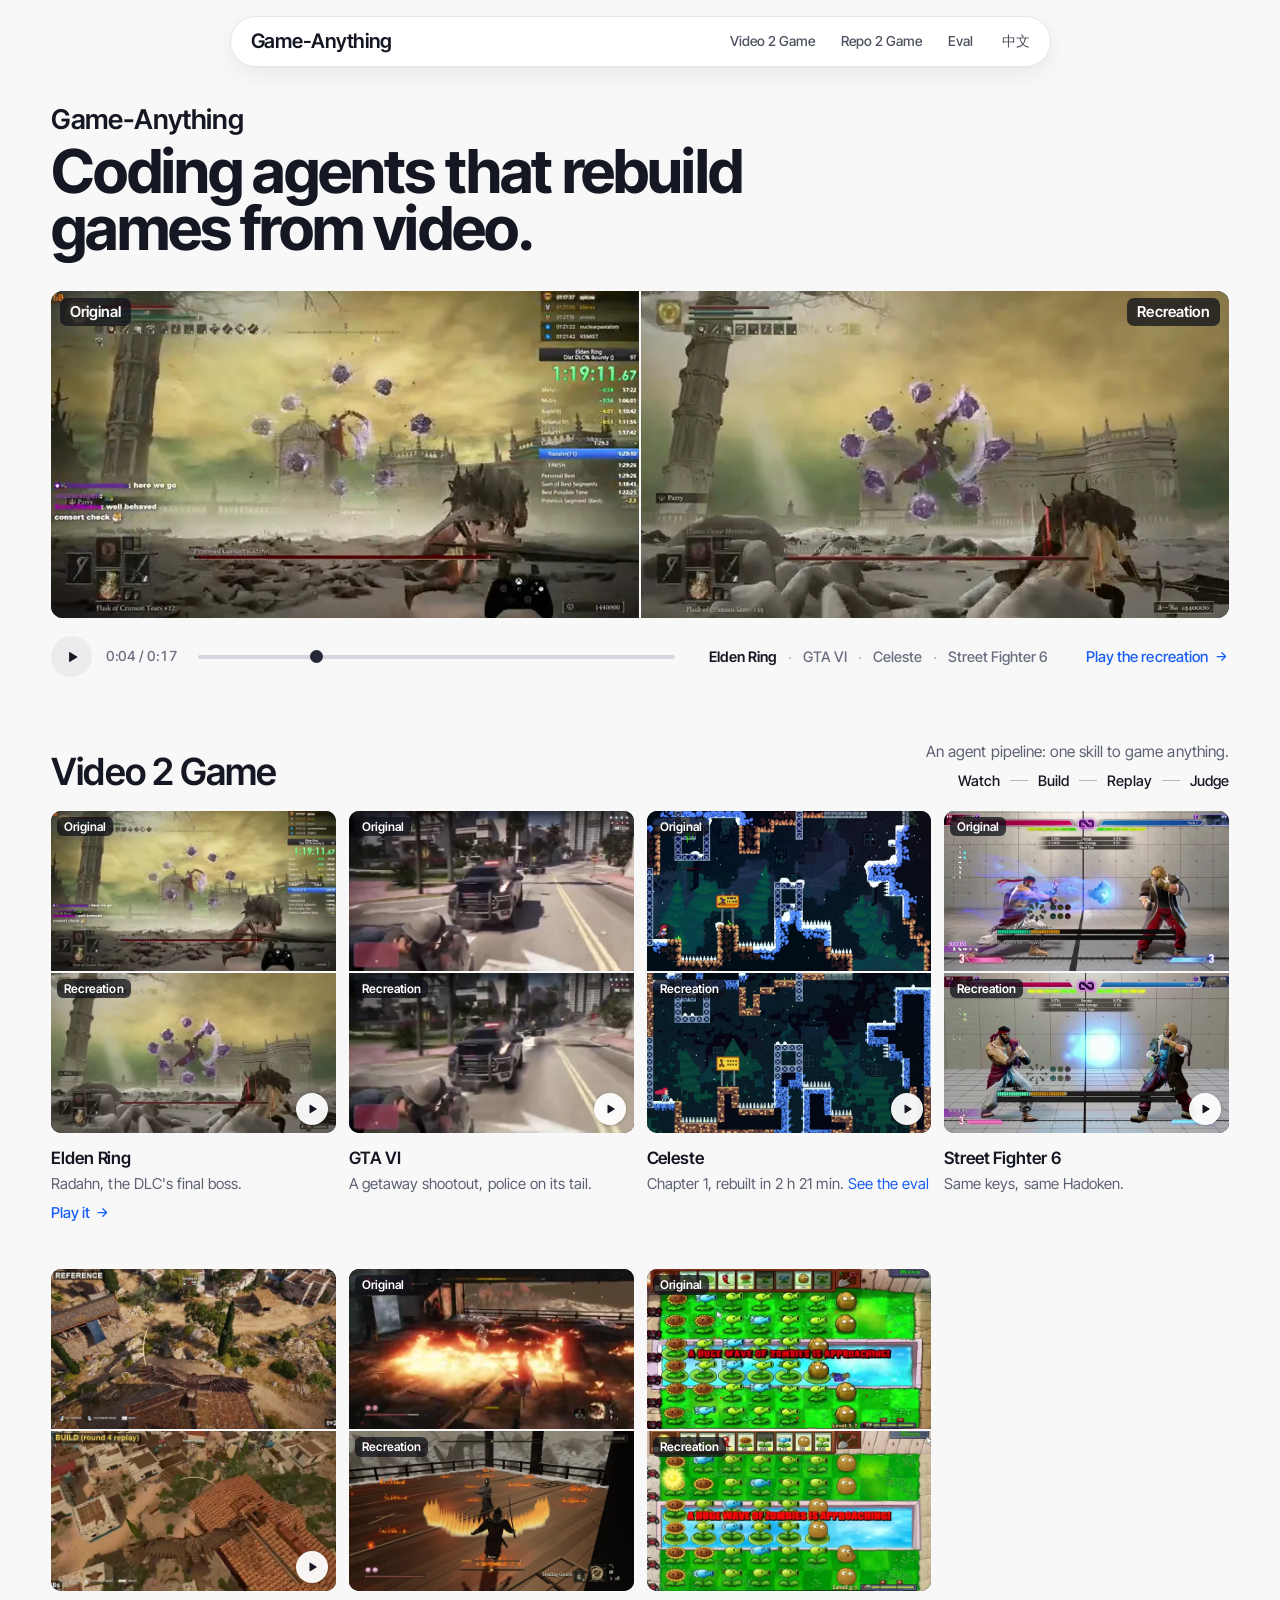
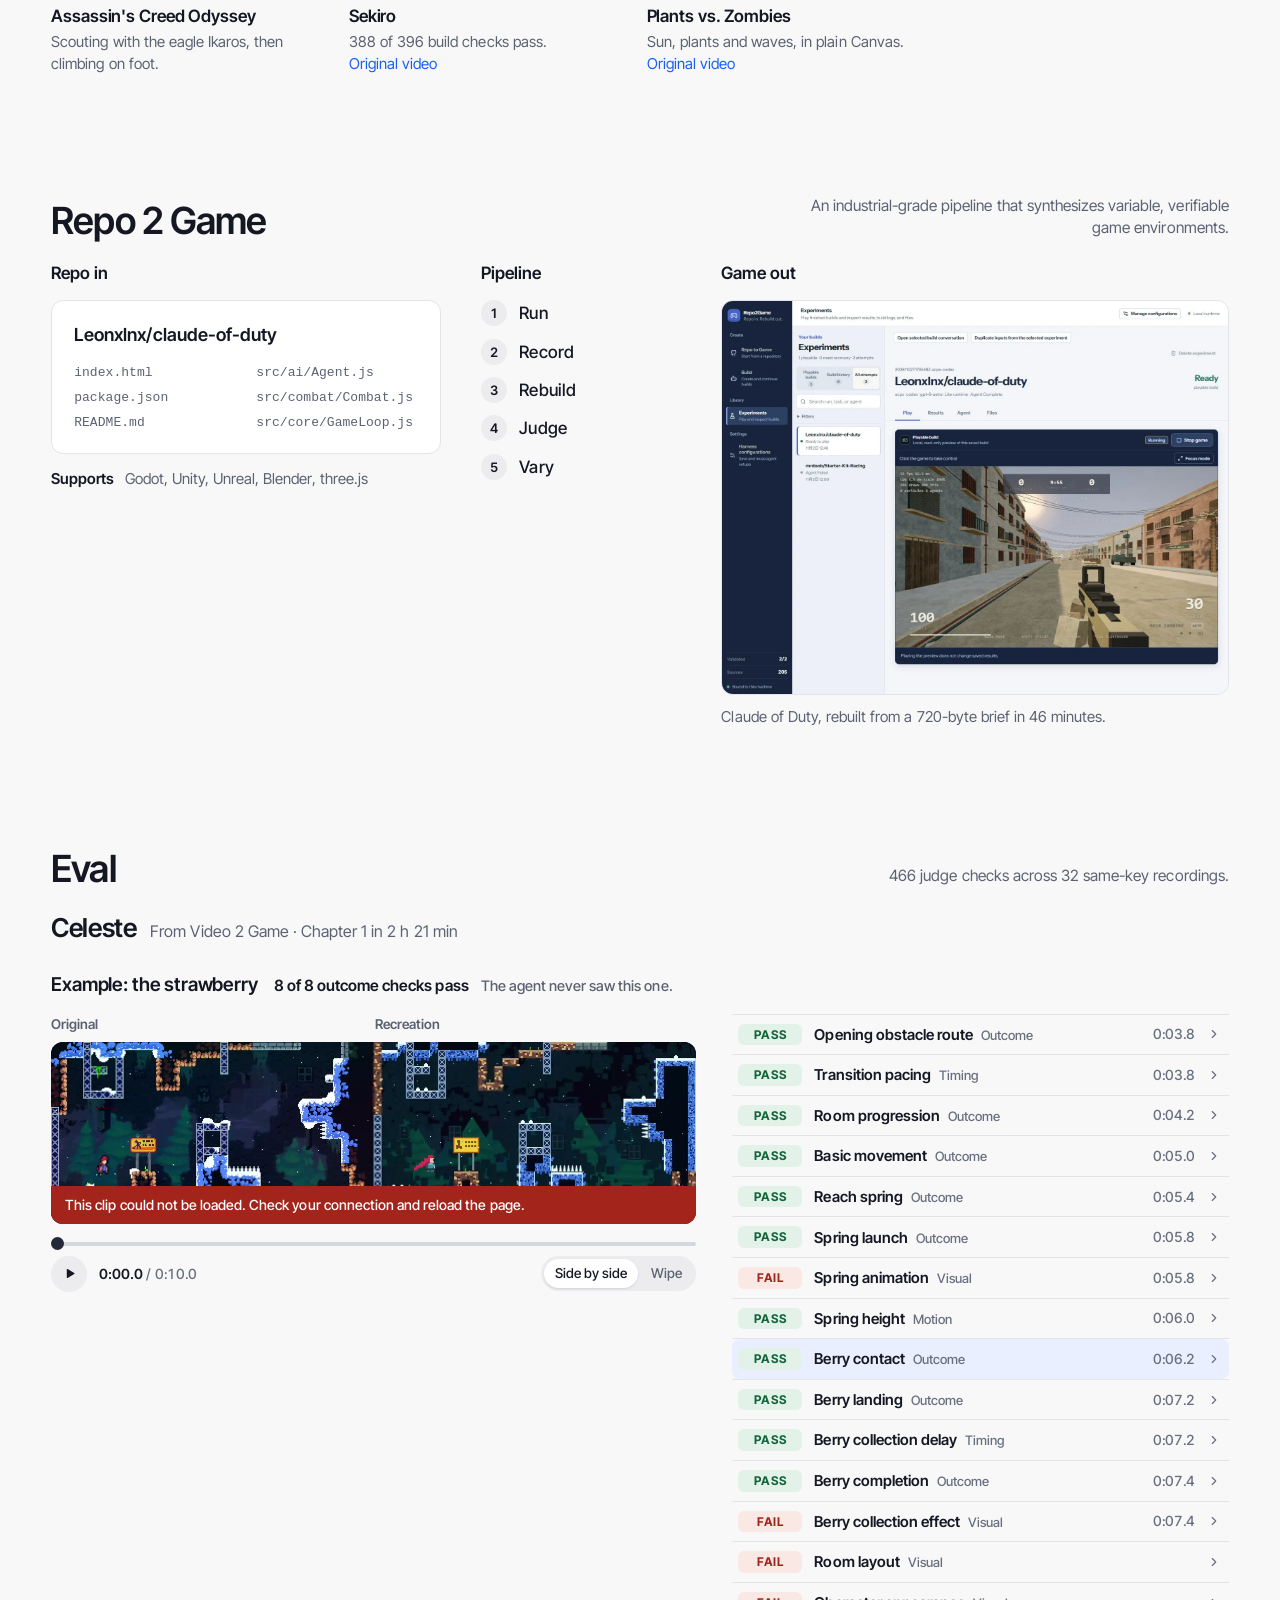
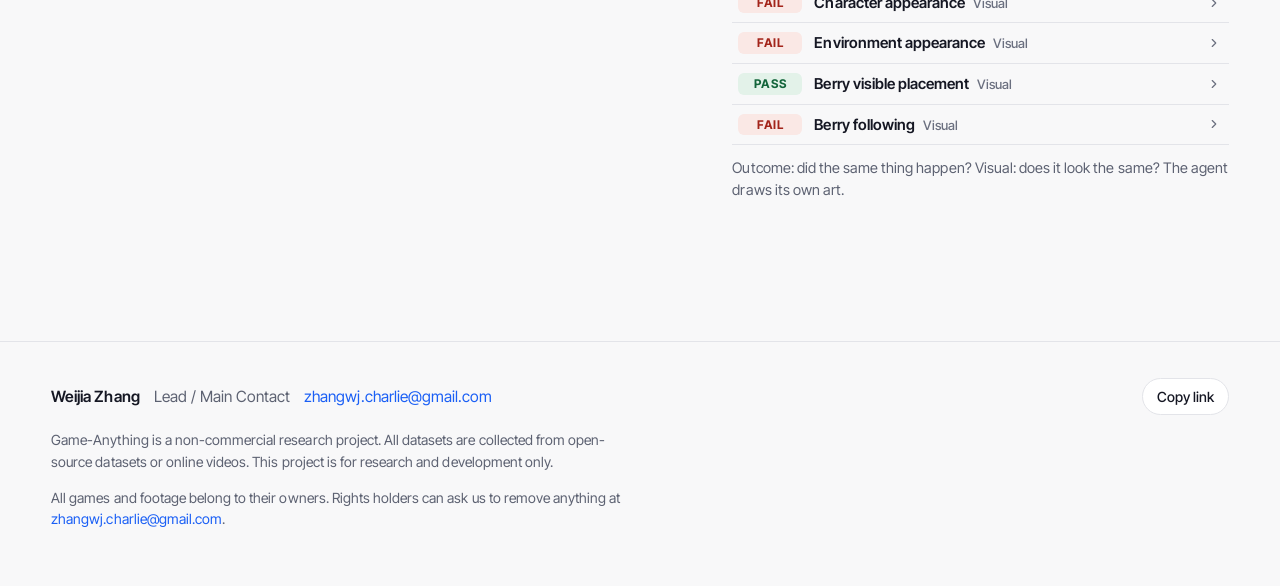
==== commit 38687fa9: "Trim the hero to the name, one line and the replay The author line and the description paragraph com" ====
--- a/index.html
+++ b/index.html
@@ -47,12 +47,8 @@
 <section class="hero" aria-labelledby="hero-title">
   <div class="wrap">
     <div class="hero__head">
-      <div>
-        <h1 class="hero__title" id="hero-title">Game-Anything</h1>
-        <p class="hero__statement" data-t="hero-statement">Anything in.<br>Playable game out.</p>
-        <p class="hero__author">Weijia Zhang</p>
-      </div>
-      <p class="hero__about" data-t="hero-about">A skill and framework for coding agents: give it a gameplay video or a game repo, and the agent builds a game you can play.</p>
+      <h1 class="hero__title" id="hero-title">Game-Anything</h1>
+      <p class="hero__statement" data-t="hero-statement">Coding agents that rebuild<br>games from video.</p>
     </div>
 
     <div class="compare" id="hero-compare">
--- a/assets/site.css
+++ b/assets/site.css
@@ -28,7 +28,8 @@
   --fail-bg: #fae8e5;
   --font: "Inter Tight", "PingFang SC", "Hiragino Sans GB", "Microsoft YaHei", "Noto Sans SC", "Helvetica Neue", Arial, sans-serif;
   --mono: ui-monospace, "SF Mono", Menlo, Consolas, monospace;
-  --wrap: min(1314px, 85.6vw);
+  --gutter: clamp(24px, 4vw, 64px);
+  --wrap: min(1680px, calc(100vw - 2 * var(--gutter)));
   --radius: 12px;
   --ease: cubic-bezier(.16, 1, .3, 1);
 }
@@ -84,13 +85,10 @@
 
 /* Hero: the name, the claim, then the replay at full width. */
 .hero { padding-top: 104px; }
-.hero__head { display: grid; grid-template-columns: minmax(0, 1fr) minmax(0, 380px); align-items: end; gap: 48px; }
 .hero__title { font-size: clamp(25px, 2.13vw, 34px); font-weight: 600; line-height: 1.15; letter-spacing: -.014em; }
 .hero__statement { margin-top: 8px; font-size: clamp(40px, 4.73vw, 76px); font-weight: 700; line-height: .94; letter-spacing: -.03em; text-wrap: balance; }
 :root[lang="zh-CN"] .hero__statement { line-height: 1.08; letter-spacing: .01em; }
 :root[lang="zh-CN"] .section__head h2, :root[lang="zh-CN"] .hero__title { letter-spacing: 0; }
-.hero__author { margin-top: 12px; color: var(--muted); font-size: clamp(15px, 1.2vw, 19px); font-weight: 500; }
-.hero__about { padding-bottom: 3px; color: var(--muted); font-size: clamp(15px, 1.1vw, 17px); line-height: 1.5; text-wrap: pretty; }
 
 /* A frame holds one half of a side-by-side clip: its still, a canvas the clip is drawn on, and a label. */
 .frame { position: relative; overflow: hidden; background: #0b0c11; }
@@ -104,7 +102,7 @@
 .media-source { position: absolute; left: 0; top: 0; width: 2px; height: 2px; opacity: 0; pointer-events: none; }
 .hero, .game { position: relative; }
 
-.compare { display: grid; grid-template-columns: 1fr 1fr; gap: 2px; margin-top: 28px; aspect-ratio: 1314 / 365; border-radius: var(--radius); overflow: hidden; }
+.compare { display: grid; grid-template-columns: 1fr 1fr; gap: 2px; margin-top: 34px; aspect-ratio: 1314 / 365; border-radius: var(--radius); overflow: hidden; }
 
 /* The player bar under the replay: play, clock, scrub, the game switcher and the build link. */
 .bar { display: flex; align-items: center; gap: 14px; min-height: 41px; margin-top: 18px; }
@@ -293,8 +291,6 @@
 }
 @media (max-width: 1024px) {
   :root { --wrap: calc(100vw - 48px); }
-  .hero__head { grid-template-columns: minmax(0, 1fr); gap: 14px; align-items: start; }
-  .hero__about { max-width: 34em; }
   .example__grid { grid-template-columns: minmax(0, 1fr); }
   .player { position: static; }
 }
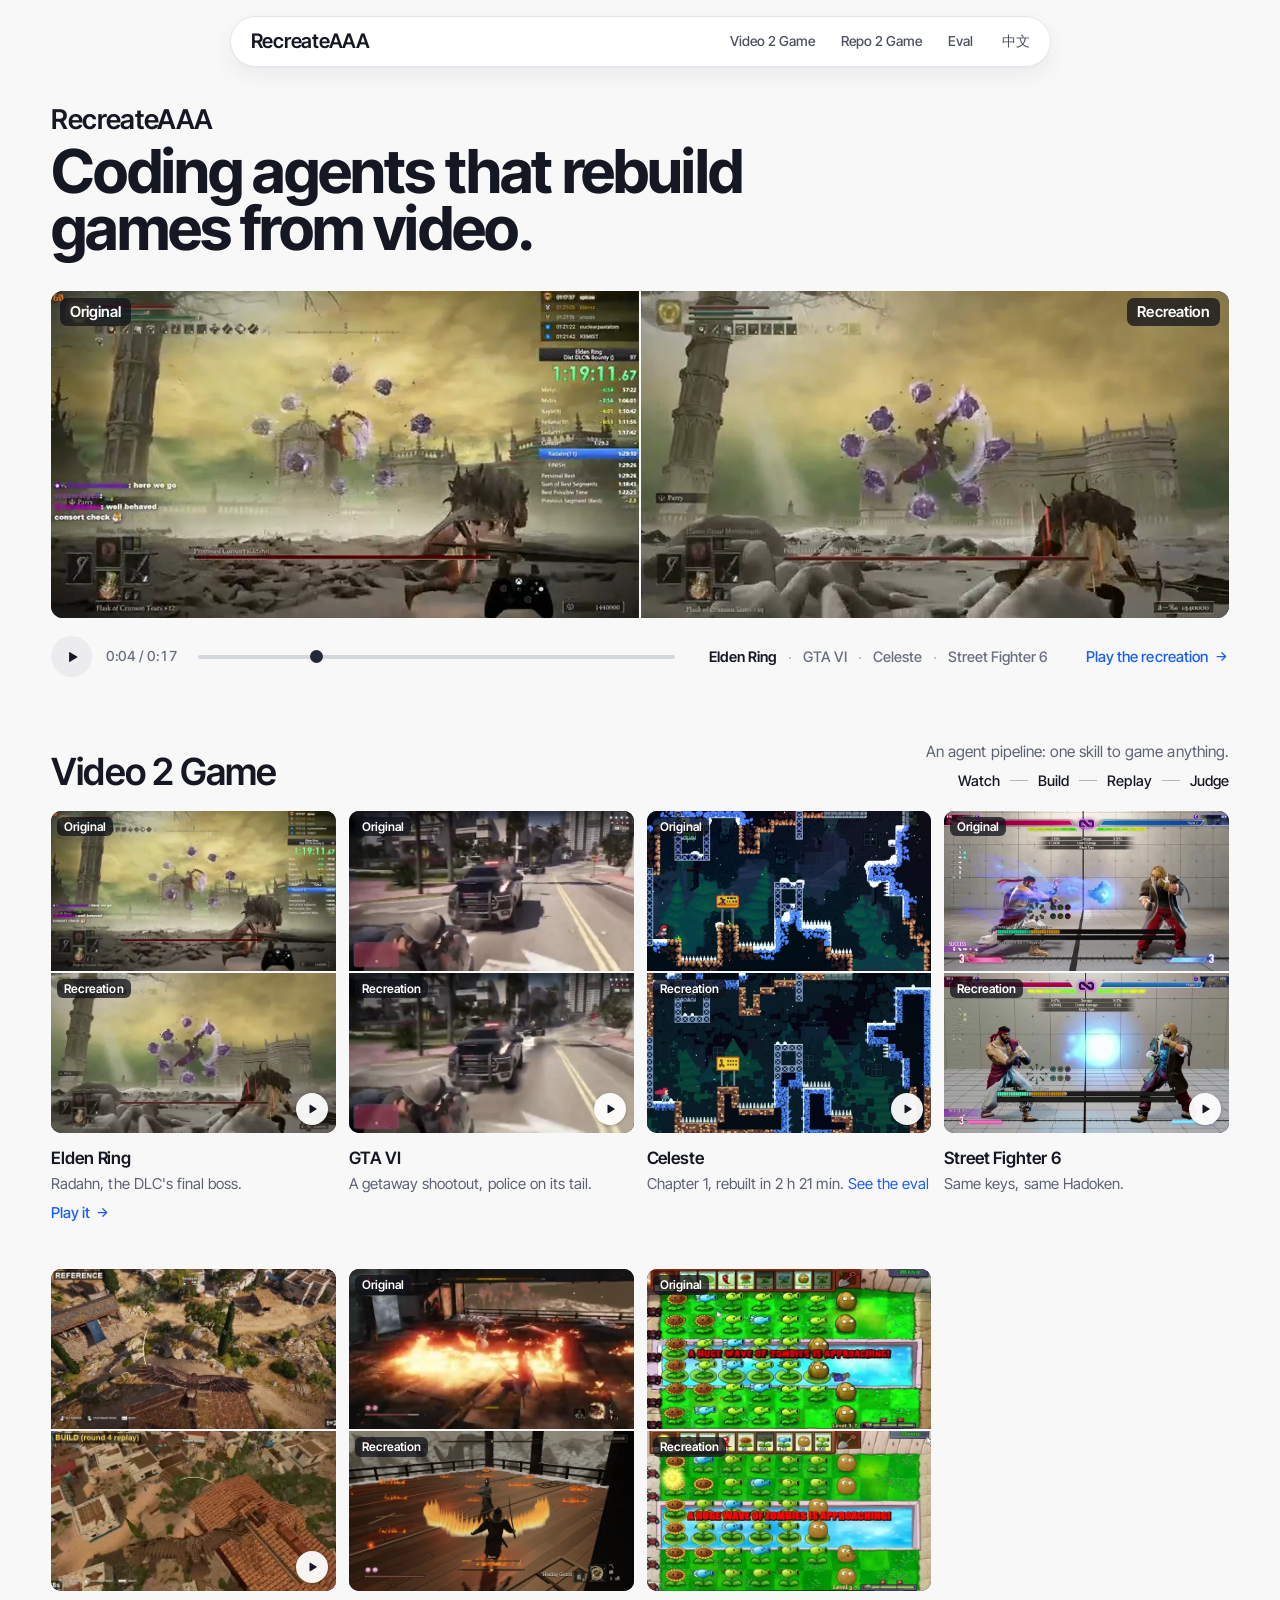
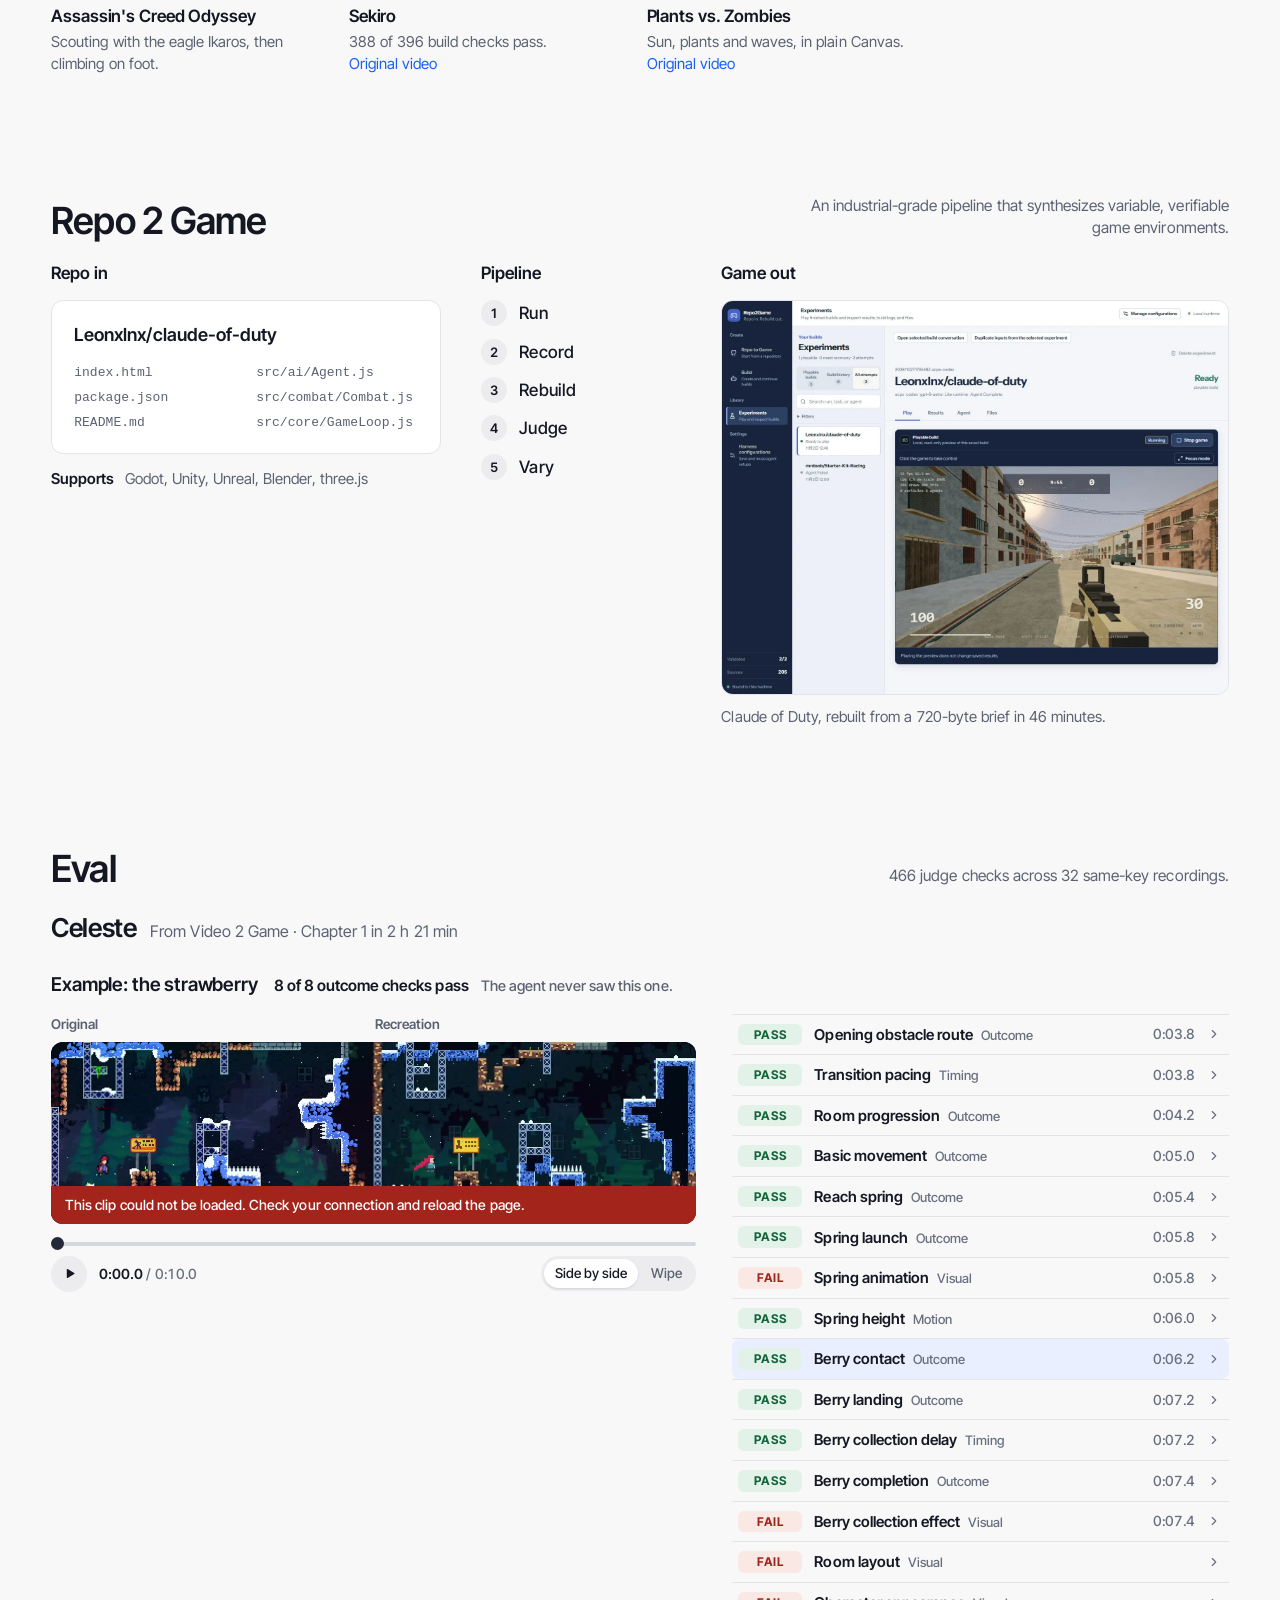
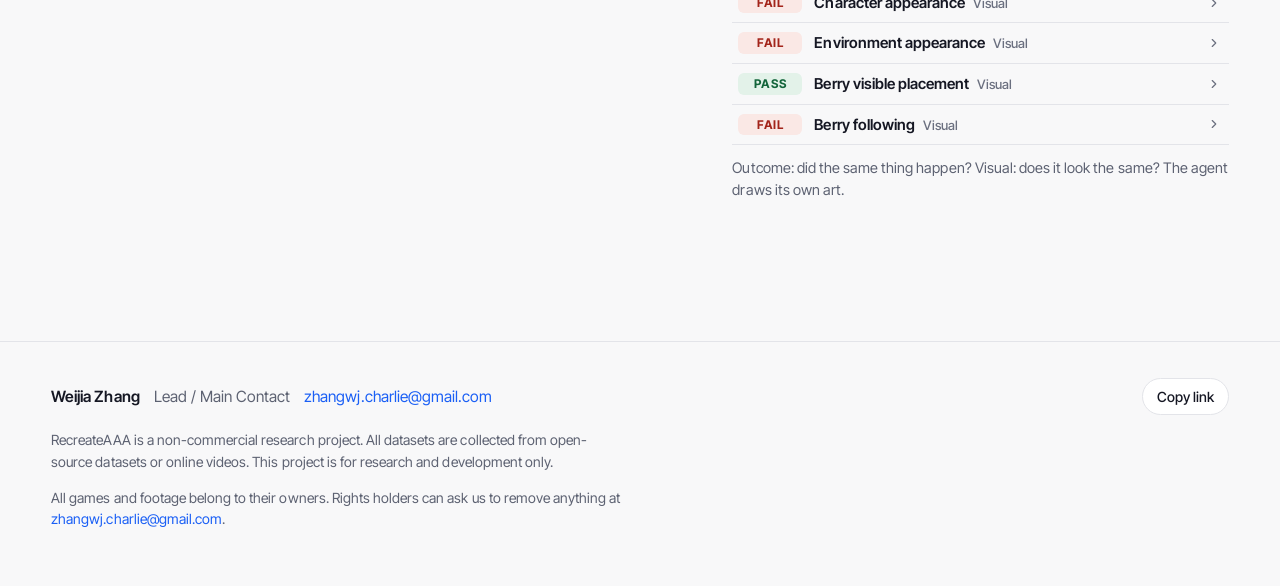
==== commit a3b676c0: "Rename the site to RecreateAAA and version its assets The title, nav, hero, footer, meta tags and RE" ====
--- a/index.html
+++ b/index.html
@@ -3,22 +3,23 @@
 <head>
 <meta charset="utf-8">
 <meta name="viewport" content="width=device-width, initial-scale=1, viewport-fit=cover">
-<title>Game-Anything</title>
-<meta name="description" content="Anything in. Playable game out. A skill and framework for coding agents: give it a gameplay video or a game repo, and the agent builds a game you can play.">
+<title>RecreateAAA</title>
+<meta name="description" content="RecreateAAA: coding agents that rebuild games from gameplay video, shown side by side with the originals.">
 <link rel="canonical" href="https://game-anything.github.io/">
 <link rel="icon" href="data:image/svg+xml,%3Csvg xmlns='http://www.w3.org/2000/svg' viewBox='0 0 32 32'%3E%3Crect x='2' y='8' width='13' height='16' rx='3.5' fill='%23151723'/%3E%3Crect x='17' y='8' width='13' height='16' rx='3.5' fill='%231a5ff5'/%3E%3C/svg%3E">
 <meta name="theme-color" content="#f8f8f9">
 <meta property="og:type" content="website">
-<meta property="og:site_name" content="Game-Anything">
-<meta property="og:title" content="Game-Anything">
-<meta property="og:description" content="Anything in. Playable game out. A skill and framework for coding agents.">
+<meta property="og:site_name" content="RecreateAAA">
+<meta property="og:title" content="RecreateAAA">
+<meta property="og:description" content="Coding agents that rebuild games from video.">
 <meta property="og:url" content="https://game-anything.github.io/">
 <meta property="og:image" content="https://game-anything.github.io/media/figures/og.jpg">
 <meta property="og:image:width" content="1200">
 <meta property="og:image:height" content="630">
 <meta name="twitter:card" content="summary_large_image">
 <link rel="preload" href="assets/fonts/inter-tight-latin.woff2" as="font" type="font/woff2" crossorigin>
-<link rel="stylesheet" href="assets/site.css">
+<!-- Bump ?v= whenever an asset changes, so a cached stylesheet or script never meets newer HTML. -->
+<link rel="stylesheet" href="assets/site.css?v=20261124b">
 </head>
 <body>
 
@@ -32,7 +33,7 @@
 
 <header class="nav">
   <nav class="nav__pill" aria-label="Sections" data-t-aria="nav-label">
-    <a class="nav__brand" href="#top">Game-Anything</a>
+    <a class="nav__brand" href="#top">RecreateAAA</a>
     <div class="nav__links">
       <a href="#video">Video 2 Game</a>
       <a href="#repo">Repo 2 Game</a>
@@ -47,7 +48,7 @@
 <section class="hero" aria-labelledby="hero-title">
   <div class="wrap">
     <div class="hero__head">
-      <h1 class="hero__title" id="hero-title">Game-Anything</h1>
+      <h1 class="hero__title" id="hero-title">RecreateAAA</h1>
       <p class="hero__statement" data-t="hero-statement">Coding agents that rebuild<br>games from video.</p>
     </div>
 
@@ -249,13 +250,13 @@
       <p class="footer__contact"><b>Weijia Zhang</b><span data-t="footer-role">Lead / Main Contact</span><a href="mailto:zhangwj.charlie@gmail.com">zhangwj.charlie@gmail.com</a></p>
       <button class="footer__copy" type="button" data-copy-link data-t="Copy link">Copy link</button>
     </div>
-    <p class="footer__note" data-t="footer">Game-Anything is a non-commercial research project. All datasets are collected from open-source datasets or online videos. This project is for research and development only.</p>
+    <p class="footer__note" data-t="footer">RecreateAAA is a non-commercial research project. All datasets are collected from open-source datasets or online videos. This project is for research and development only.</p>
     <p class="footer__note" data-t="footer-rights">All games and footage belong to their owners. Rights holders can ask us to remove anything at <a href="mailto:zhangwj.charlie@gmail.com">zhangwj.charlie@gmail.com</a>.</p>
   </div>
 </footer>
 
-<script src="assets/data.js"></script>
-<script src="assets/zh.js"></script>
-<script src="assets/site.js"></script>
+<script src="assets/data.js?v=20261124b"></script>
+<script src="assets/zh.js?v=20261124b"></script>
+<script src="assets/site.js?v=20261124b"></script>
 </body>
 </html>
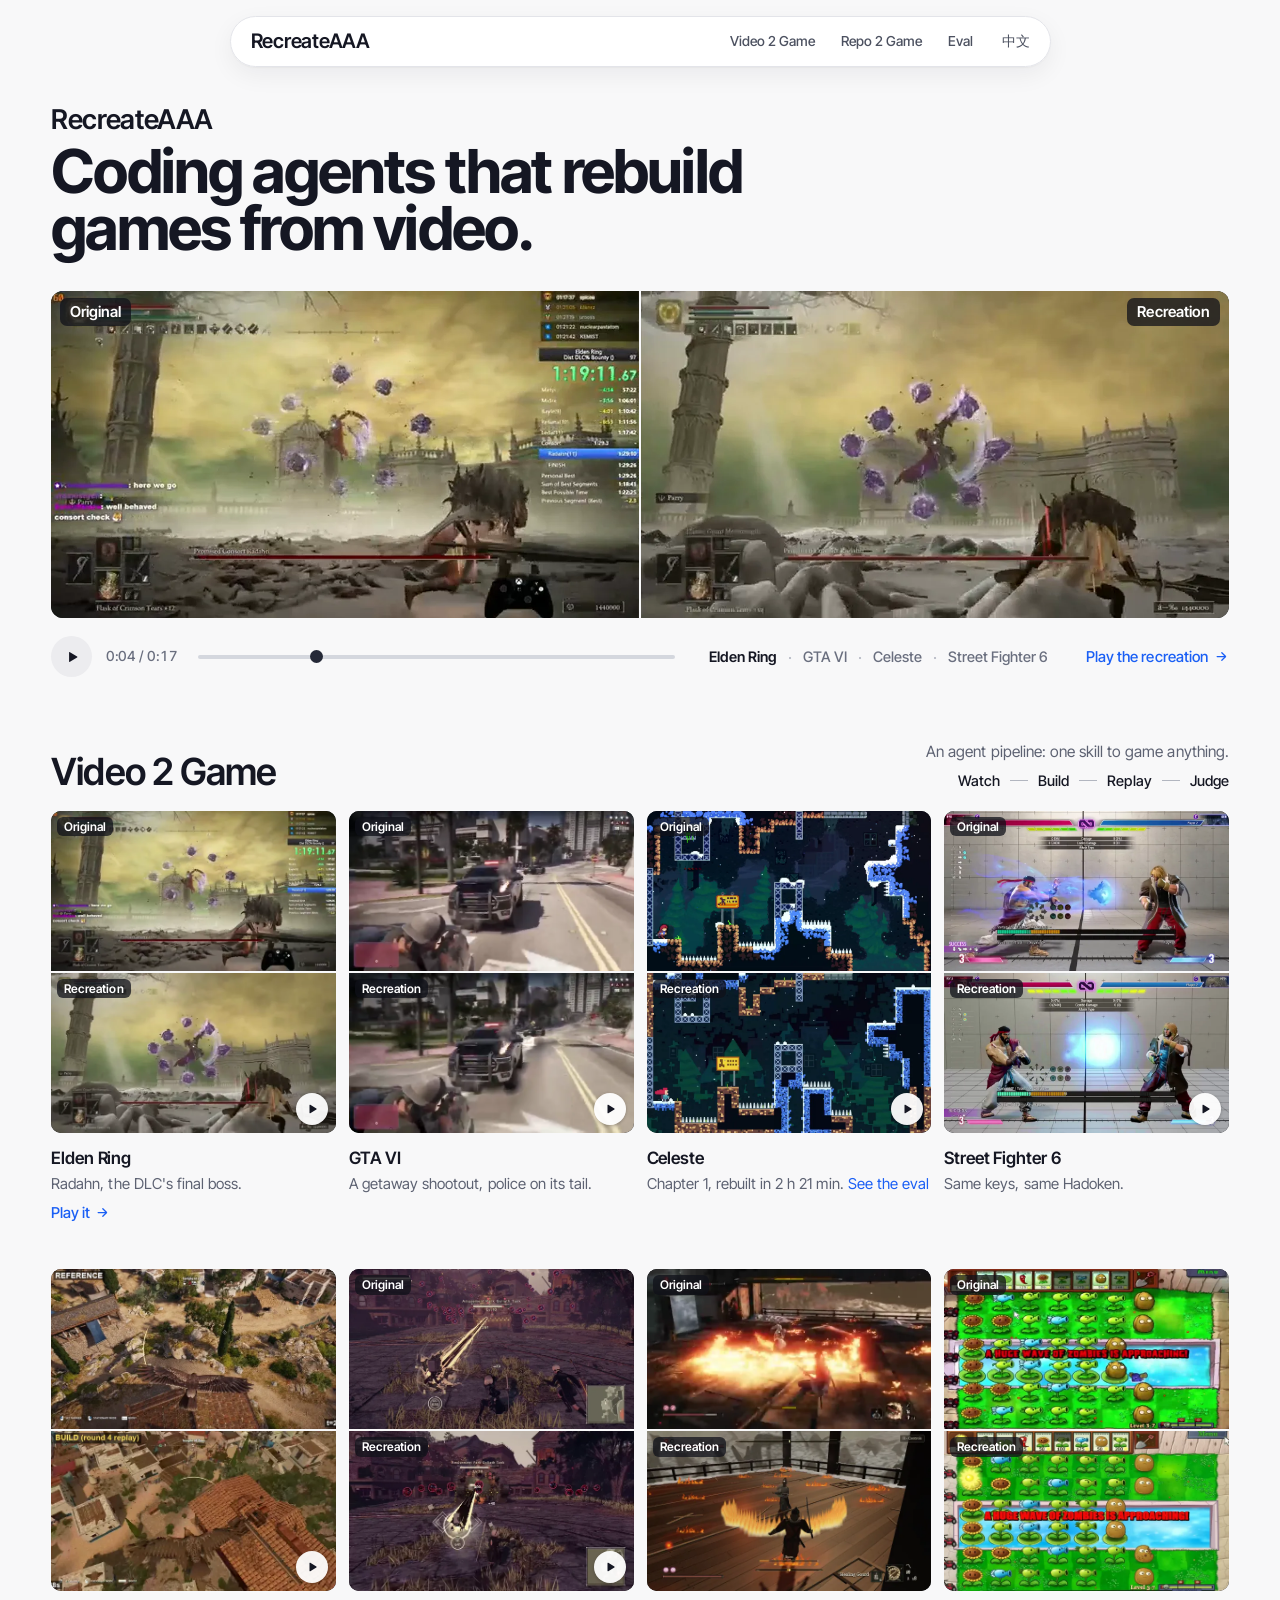
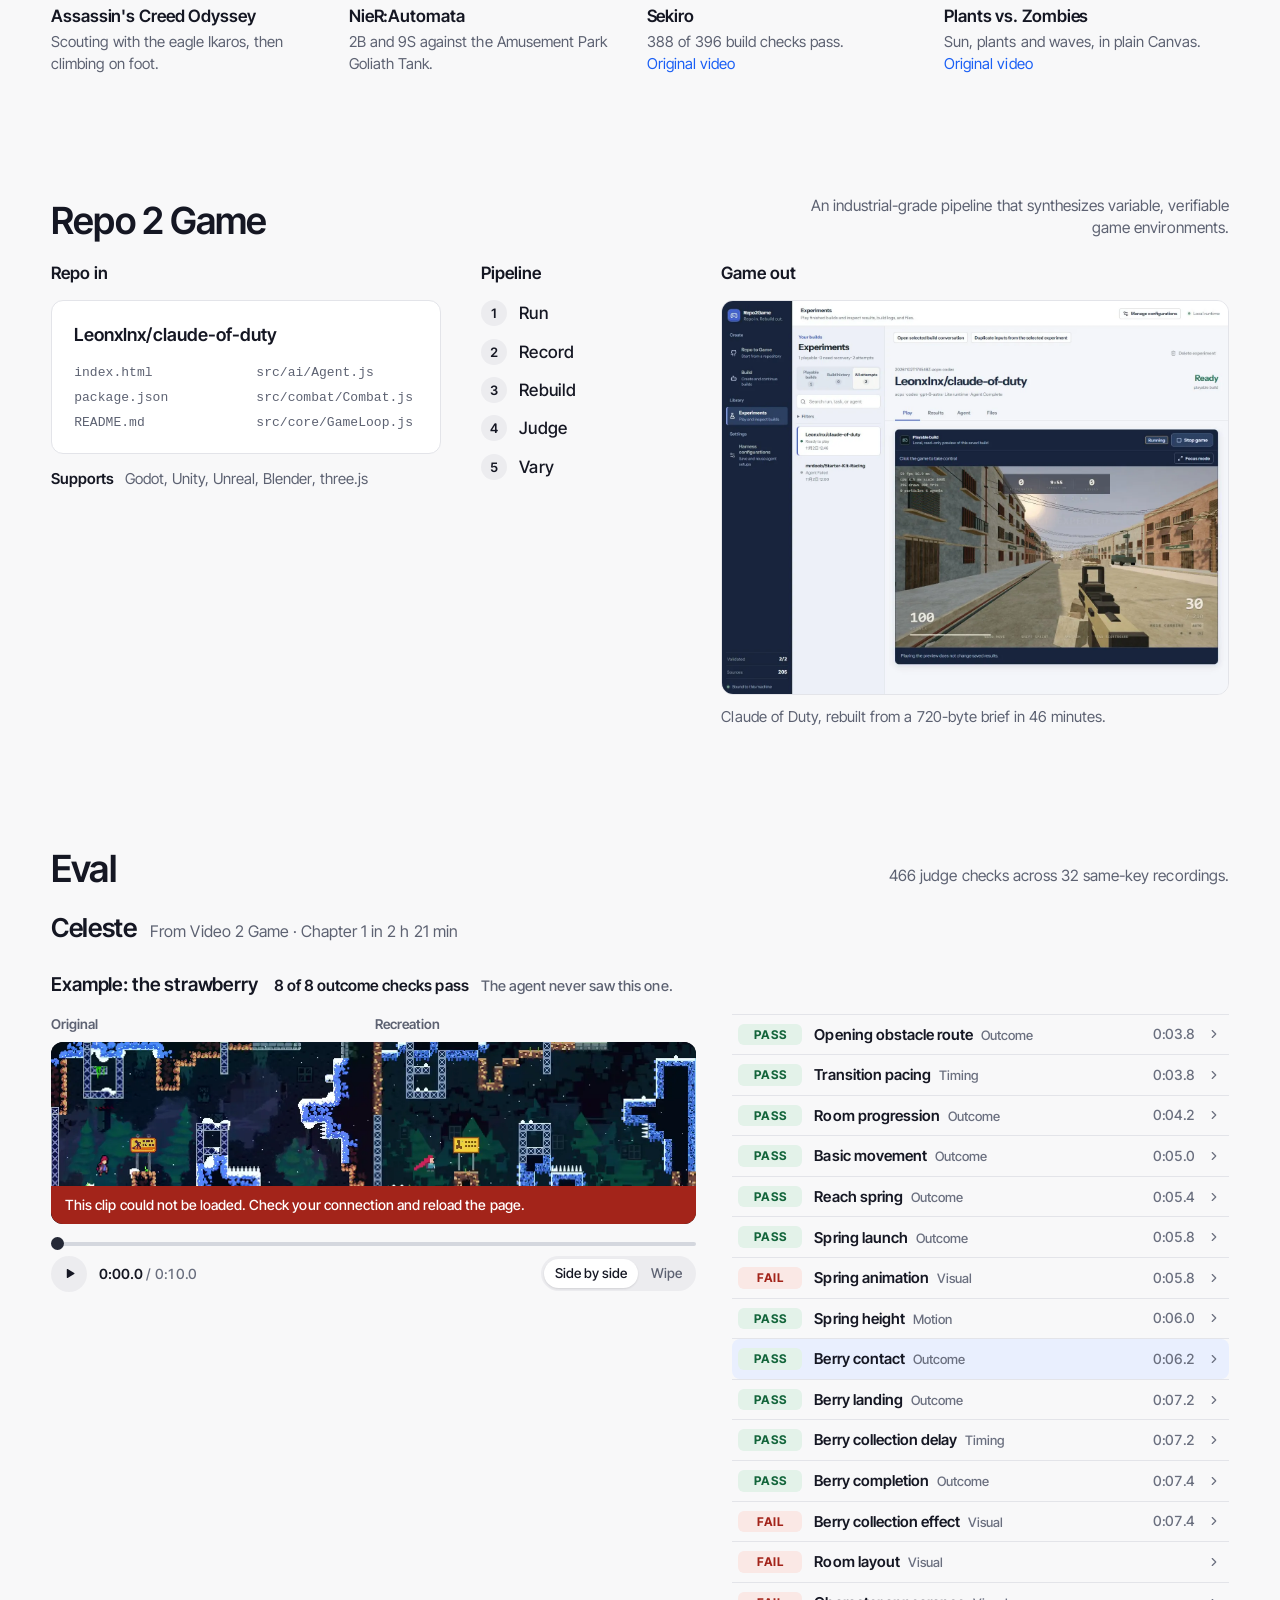
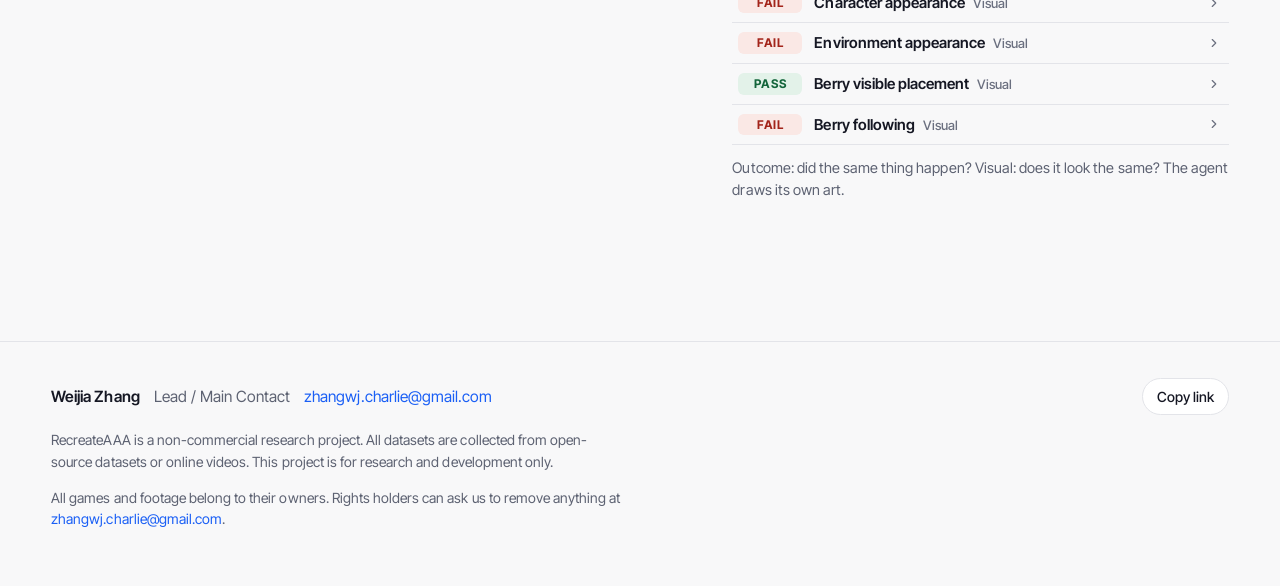
==== commit 793c21e9: "Add NieR:Automata to the games grid The 33-second side-by-side clip (2B and 9S against the Amusement" ====
--- a/index.html
+++ b/index.html
@@ -19,7 +19,7 @@
 <meta name="twitter:card" content="summary_large_image">
 <link rel="preload" href="assets/fonts/inter-tight-latin.woff2" as="font" type="font/woff2" crossorigin>
 <!-- Bump ?v= whenever an asset changes, so a cached stylesheet or script never meets newer HTML. -->
-<link rel="stylesheet" href="assets/site.css?v=20261124b">
+<link rel="stylesheet" href="assets/site.css?v=20261128a">
 </head>
 <body>
 
@@ -140,6 +140,15 @@
         </div>
         <h3 data-t="game-odyssey">Assassin's Creed Odyssey</h3>
         <p data-t="cell-odyssey">Scouting with the eagle Ikaros, then climbing on foot.</p>
+      </li>
+      <li class="game" id="nier">
+        <div class="game__media">
+          <figure class="frame frame--top"><img class="frame__still" src="media/figures/nier-original.webp" alt="The original NieR:Automata: 2B and 9S facing the Amusement Park Goliath Tank" data-t-alt="alt-nier-a" width="606" height="341" loading="lazy"><canvas aria-hidden="true"></canvas><figcaption class="tag tag--sm" data-t="label-original">Original</figcaption></figure>
+          <figure class="frame frame--bottom"><img class="frame__still" src="media/figures/nier-recreation.webp" alt="The recreation at the same moment" data-t-alt="alt-nier-b" width="606" height="341" loading="lazy"><canvas aria-hidden="true"></canvas><figcaption class="tag tag--sm" data-t="label-recreation">Recreation</figcaption></figure>
+          <button class="game__play" type="button" aria-label="Play"></button>
+        </div>
+        <h3 data-t="game-nier">NieR:Automata</h3>
+        <p data-t="cell-nier">2B and 9S against the Amusement Park Goliath Tank.</p>
       </li>
       <li class="game" id="cyberpunk" hidden>
         <div class="game__media">
@@ -255,8 +264,8 @@
   </div>
 </footer>
 
-<script src="assets/data.js?v=20261124b"></script>
-<script src="assets/zh.js?v=20261124b"></script>
-<script src="assets/site.js?v=20261124b"></script>
+<script src="assets/data.js?v=20261128a"></script>
+<script src="assets/zh.js?v=20261128a"></script>
+<script src="assets/site.js?v=20261128a"></script>
 </body>
 </html>
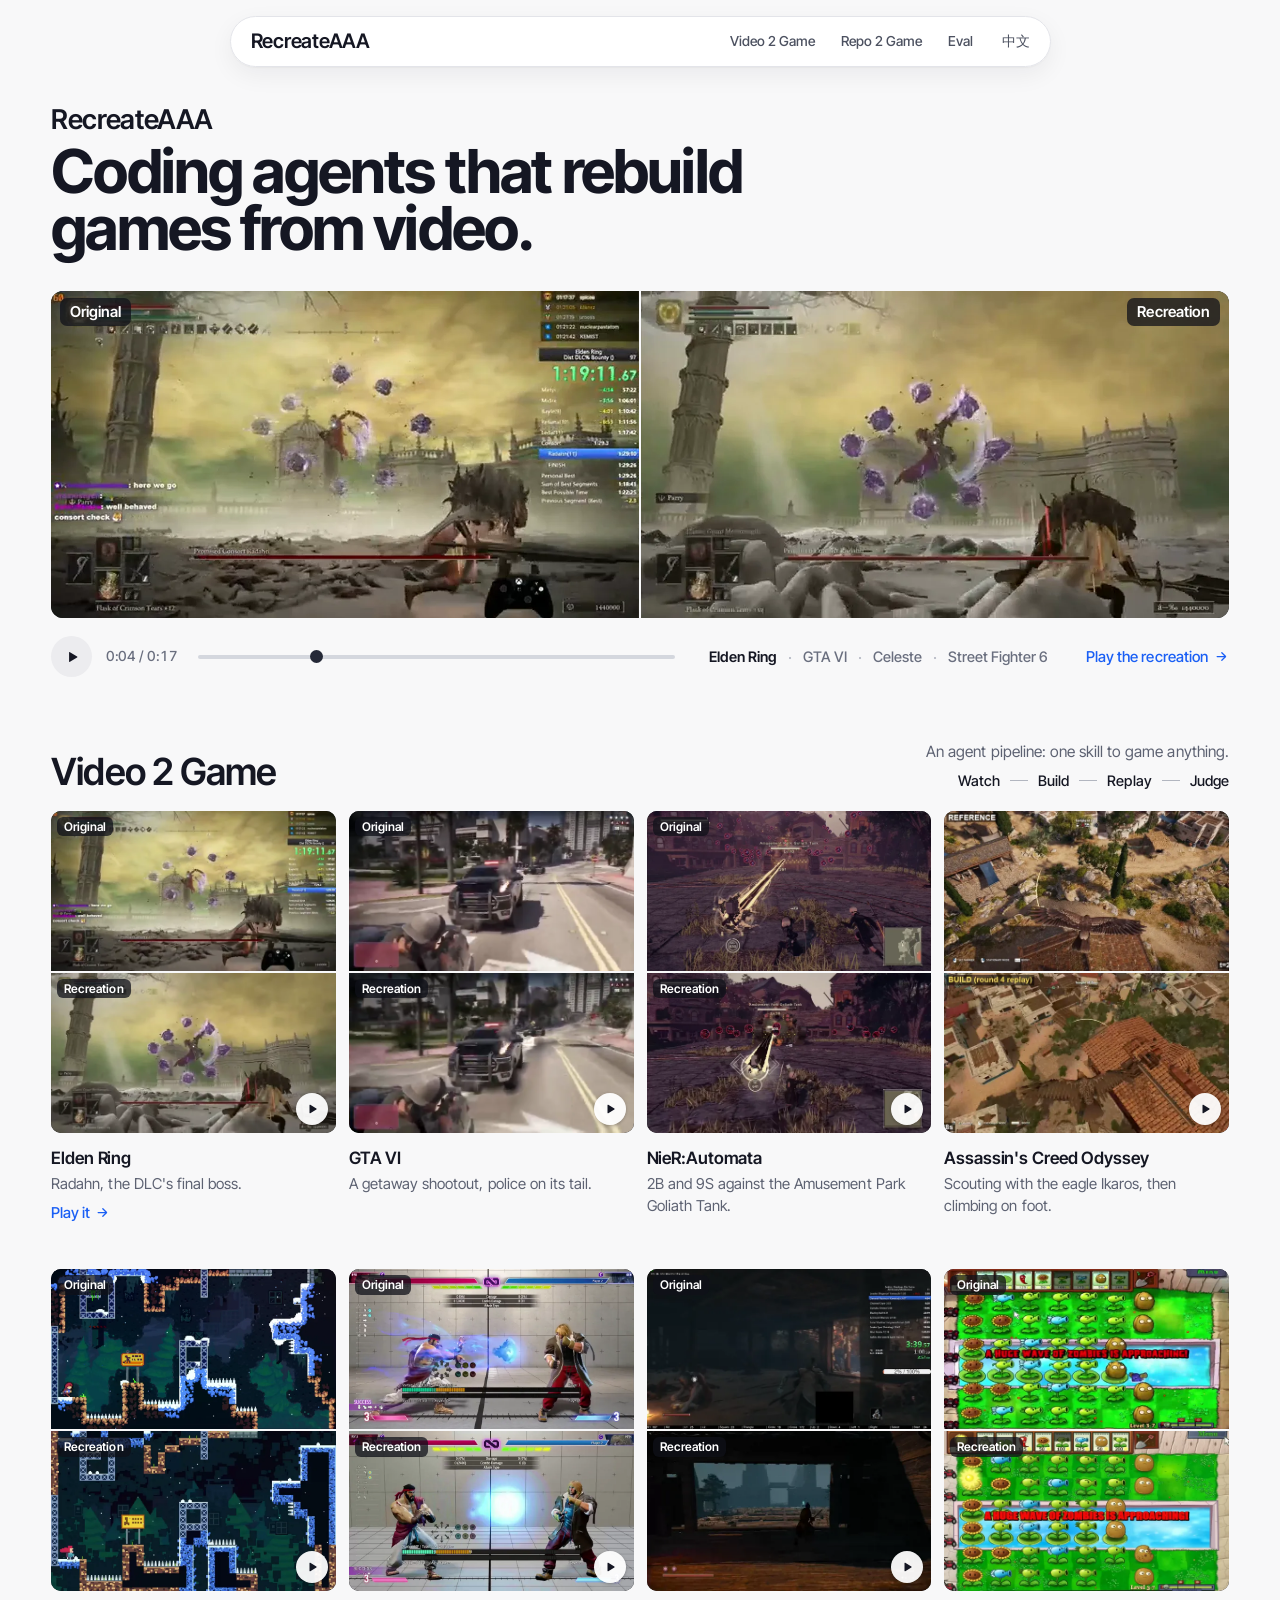
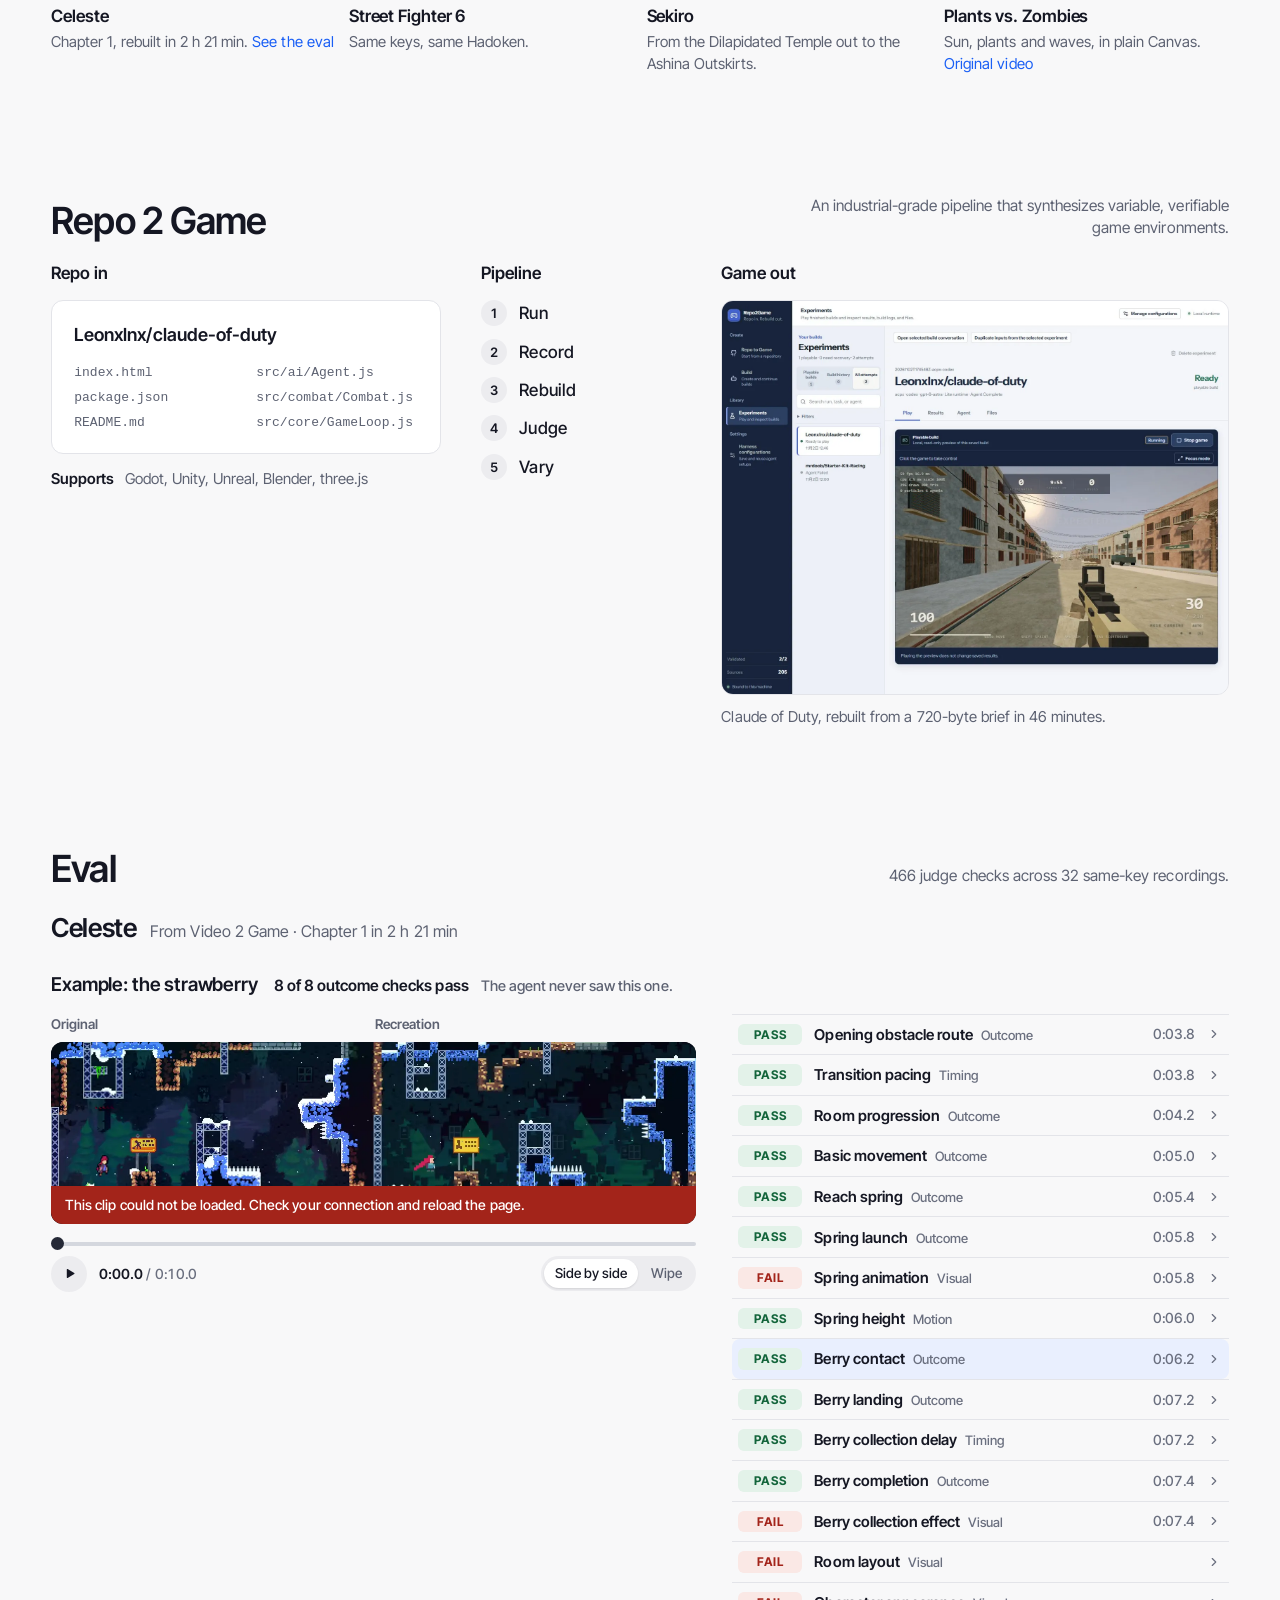
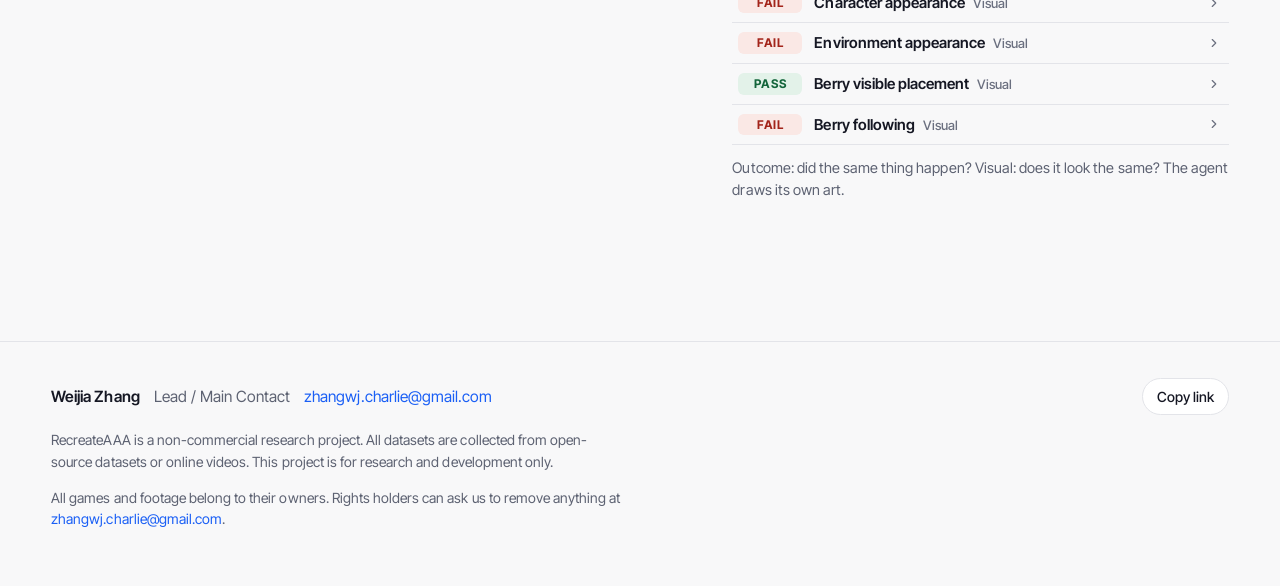
==== commit 4fbd1015: "Reorder the games and give Sekiro a clip The grid now runs Elden Ring, GTA VI, NieR:Automata, Assass" ====
--- a/index.html
+++ b/index.html
@@ -19,7 +19,7 @@
 <meta name="twitter:card" content="summary_large_image">
 <link rel="preload" href="assets/fonts/inter-tight-latin.woff2" as="font" type="font/woff2" crossorigin>
 <!-- Bump ?v= whenever an asset changes, so a cached stylesheet or script never meets newer HTML. -->
-<link rel="stylesheet" href="assets/site.css?v=20261128a">
+<link rel="stylesheet" href="assets/site.css?v=20261128b">
 </head>
 <body>
 
@@ -114,6 +114,24 @@
         <h3>GTA VI</h3>
         <p data-t="cell-gta">A getaway shootout, police on its tail.</p>
       </li>
+      <li class="game" id="nier">
+        <div class="game__media">
+          <figure class="frame frame--top"><img class="frame__still" src="media/figures/nier-original.webp" alt="The original NieR:Automata: 2B and 9S facing the Amusement Park Goliath Tank" data-t-alt="alt-nier-a" width="606" height="341" loading="lazy"><canvas aria-hidden="true"></canvas><figcaption class="tag tag--sm" data-t="label-original">Original</figcaption></figure>
+          <figure class="frame frame--bottom"><img class="frame__still" src="media/figures/nier-recreation.webp" alt="The recreation at the same moment" data-t-alt="alt-nier-b" width="606" height="341" loading="lazy"><canvas aria-hidden="true"></canvas><figcaption class="tag tag--sm" data-t="label-recreation">Recreation</figcaption></figure>
+          <button class="game__play" type="button" aria-label="Play"></button>
+        </div>
+        <h3 data-t="game-nier">NieR:Automata</h3>
+        <p data-t="cell-nier">2B and 9S against the Amusement Park Goliath Tank.</p>
+      </li>
+      <li class="game" id="odyssey">
+        <div class="game__media">
+          <figure class="frame frame--top"><img class="frame__still" src="media/figures/odyssey-original.webp" alt="The original Assassin's Creed Odyssey: the eagle Ikaros gliding over a village" data-t-alt="alt-odyssey-a" width="606" height="341" loading="lazy"><canvas aria-hidden="true"></canvas></figure>
+          <figure class="frame frame--bottom"><img class="frame__still" src="media/figures/odyssey-recreation.webp" alt="The recreation at the same moment" data-t-alt="alt-odyssey-b" width="606" height="341" loading="lazy"><canvas aria-hidden="true"></canvas></figure>
+          <button class="game__play" type="button" aria-label="Play"></button>
+        </div>
+        <h3 data-t="game-odyssey">Assassin's Creed Odyssey</h3>
+        <p data-t="cell-odyssey">Scouting with the eagle Ikaros, then climbing on foot.</p>
+      </li>
       <li class="game" id="celeste-card">
         <div class="game__media">
           <figure class="frame frame--top"><img class="frame__still" src="media/figures/hero-celeste-original.webp" alt="The original Celeste, Madeline at the start of Chapter 1" data-t-alt="alt-celeste-a" width="854" height="480" loading="lazy"><canvas aria-hidden="true"></canvas><figcaption class="tag tag--sm" data-t="label-original">Original</figcaption></figure>
@@ -132,24 +150,6 @@
         <h3 data-t="game-sf6">Street Fighter 6</h3>
         <p data-t="cell-sf6">Same keys, same Hadoken.</p>
       </li>
-      <li class="game" id="odyssey">
-        <div class="game__media">
-          <figure class="frame frame--top"><img class="frame__still" src="media/figures/odyssey-original.webp" alt="The original Assassin's Creed Odyssey: the eagle Ikaros gliding over a village" data-t-alt="alt-odyssey-a" width="606" height="341" loading="lazy"><canvas aria-hidden="true"></canvas></figure>
-          <figure class="frame frame--bottom"><img class="frame__still" src="media/figures/odyssey-recreation.webp" alt="The recreation at the same moment" data-t-alt="alt-odyssey-b" width="606" height="341" loading="lazy"><canvas aria-hidden="true"></canvas></figure>
-          <button class="game__play" type="button" aria-label="Play"></button>
-        </div>
-        <h3 data-t="game-odyssey">Assassin's Creed Odyssey</h3>
-        <p data-t="cell-odyssey">Scouting with the eagle Ikaros, then climbing on foot.</p>
-      </li>
-      <li class="game" id="nier">
-        <div class="game__media">
-          <figure class="frame frame--top"><img class="frame__still" src="media/figures/nier-original.webp" alt="The original NieR:Automata: 2B and 9S facing the Amusement Park Goliath Tank" data-t-alt="alt-nier-a" width="606" height="341" loading="lazy"><canvas aria-hidden="true"></canvas><figcaption class="tag tag--sm" data-t="label-original">Original</figcaption></figure>
-          <figure class="frame frame--bottom"><img class="frame__still" src="media/figures/nier-recreation.webp" alt="The recreation at the same moment" data-t-alt="alt-nier-b" width="606" height="341" loading="lazy"><canvas aria-hidden="true"></canvas><figcaption class="tag tag--sm" data-t="label-recreation">Recreation</figcaption></figure>
-          <button class="game__play" type="button" aria-label="Play"></button>
-        </div>
-        <h3 data-t="game-nier">NieR:Automata</h3>
-        <p data-t="cell-nier">2B and 9S against the Amusement Park Goliath Tank.</p>
-      </li>
       <li class="game" id="cyberpunk" hidden>
         <div class="game__media">
           <figure class="frame frame--top"><img class="frame__still" src="media/figures/cyberpunk-original.webp" alt="The original Cyberpunk 2077: a Hometown Deli vending machine" data-t-alt="alt-cyberpunk-a" width="506" height="285" loading="lazy"><figcaption class="tag tag--sm" data-t="label-original">Original</figcaption></figure>
@@ -160,11 +160,12 @@
       </li>
       <li class="game" id="sekiro">
         <div class="game__media">
-          <figure class="frame frame--top"><img class="frame__still" src="media/figures/sekiro-fire-original.webp" alt="The original: a band of flame sweeping across the rooftop" data-t-alt="alt-sekiro-a" width="640" height="360" loading="lazy"><figcaption class="tag tag--sm" data-t="label-original">Original</figcaption></figure>
-          <figure class="frame frame--bottom"><img class="frame__still" src="media/figures/sekiro-fire-recreation.webp" alt="The recreation: a band of flame sweeping across the rooftop" data-t-alt="alt-sekiro-b" width="640" height="360" loading="lazy"><figcaption class="tag tag--sm" data-t="label-recreation">Recreation</figcaption></figure>
+          <figure class="frame frame--top"><img class="frame__still" src="media/figures/sekiro-original.webp" alt="The original Sekiro: Wolf heading out from the Dilapidated Temple" data-t-alt="alt-sekiro-a" width="606" height="341" loading="lazy"><canvas aria-hidden="true"></canvas><figcaption class="tag tag--sm" data-t="label-original">Original</figcaption></figure>
+          <figure class="frame frame--bottom"><img class="frame__still" src="media/figures/sekiro-recreation.webp" alt="The recreation on the same route" data-t-alt="alt-sekiro-b" width="606" height="341" loading="lazy"><canvas aria-hidden="true"></canvas><figcaption class="tag tag--sm" data-t="label-recreation">Recreation</figcaption></figure>
+          <button class="game__play" type="button" aria-label="Play"></button>
         </div>
         <h3 data-t="game-sekiro">Sekiro</h3>
-        <p data-t="cell-sekiro">388 of 396 build checks pass. <a href="https://www.youtube.com/watch?v=YrC16-UPJiE&amp;t=123s" target="_blank" rel="noopener">Original video</a></p>
+        <p data-t="cell-sekiro">From the Dilapidated Temple out to the Ashina Outskirts.</p>
       </li>
       <li class="game" id="pvz">
         <div class="game__media">
@@ -174,7 +175,7 @@
         <h3 data-t="game-pvz">Plants vs. Zombies</h3>
         <p data-t="cell-pvz">Sun, plants and waves, in plain Canvas. <a href="https://www.youtube.com/watch?v=3WhItByKVFo&amp;t=550s" target="_blank" rel="noopener">Original video</a></p>
       </li>
-    </ul>
+</ul>
   </div>
 </section>
 
@@ -264,8 +265,8 @@
   </div>
 </footer>
 
-<script src="assets/data.js?v=20261128a"></script>
-<script src="assets/zh.js?v=20261128a"></script>
-<script src="assets/site.js?v=20261128a"></script>
+<script src="assets/data.js?v=20261128b"></script>
+<script src="assets/zh.js?v=20261128b"></script>
+<script src="assets/site.js?v=20261128b"></script>
 </body>
 </html>
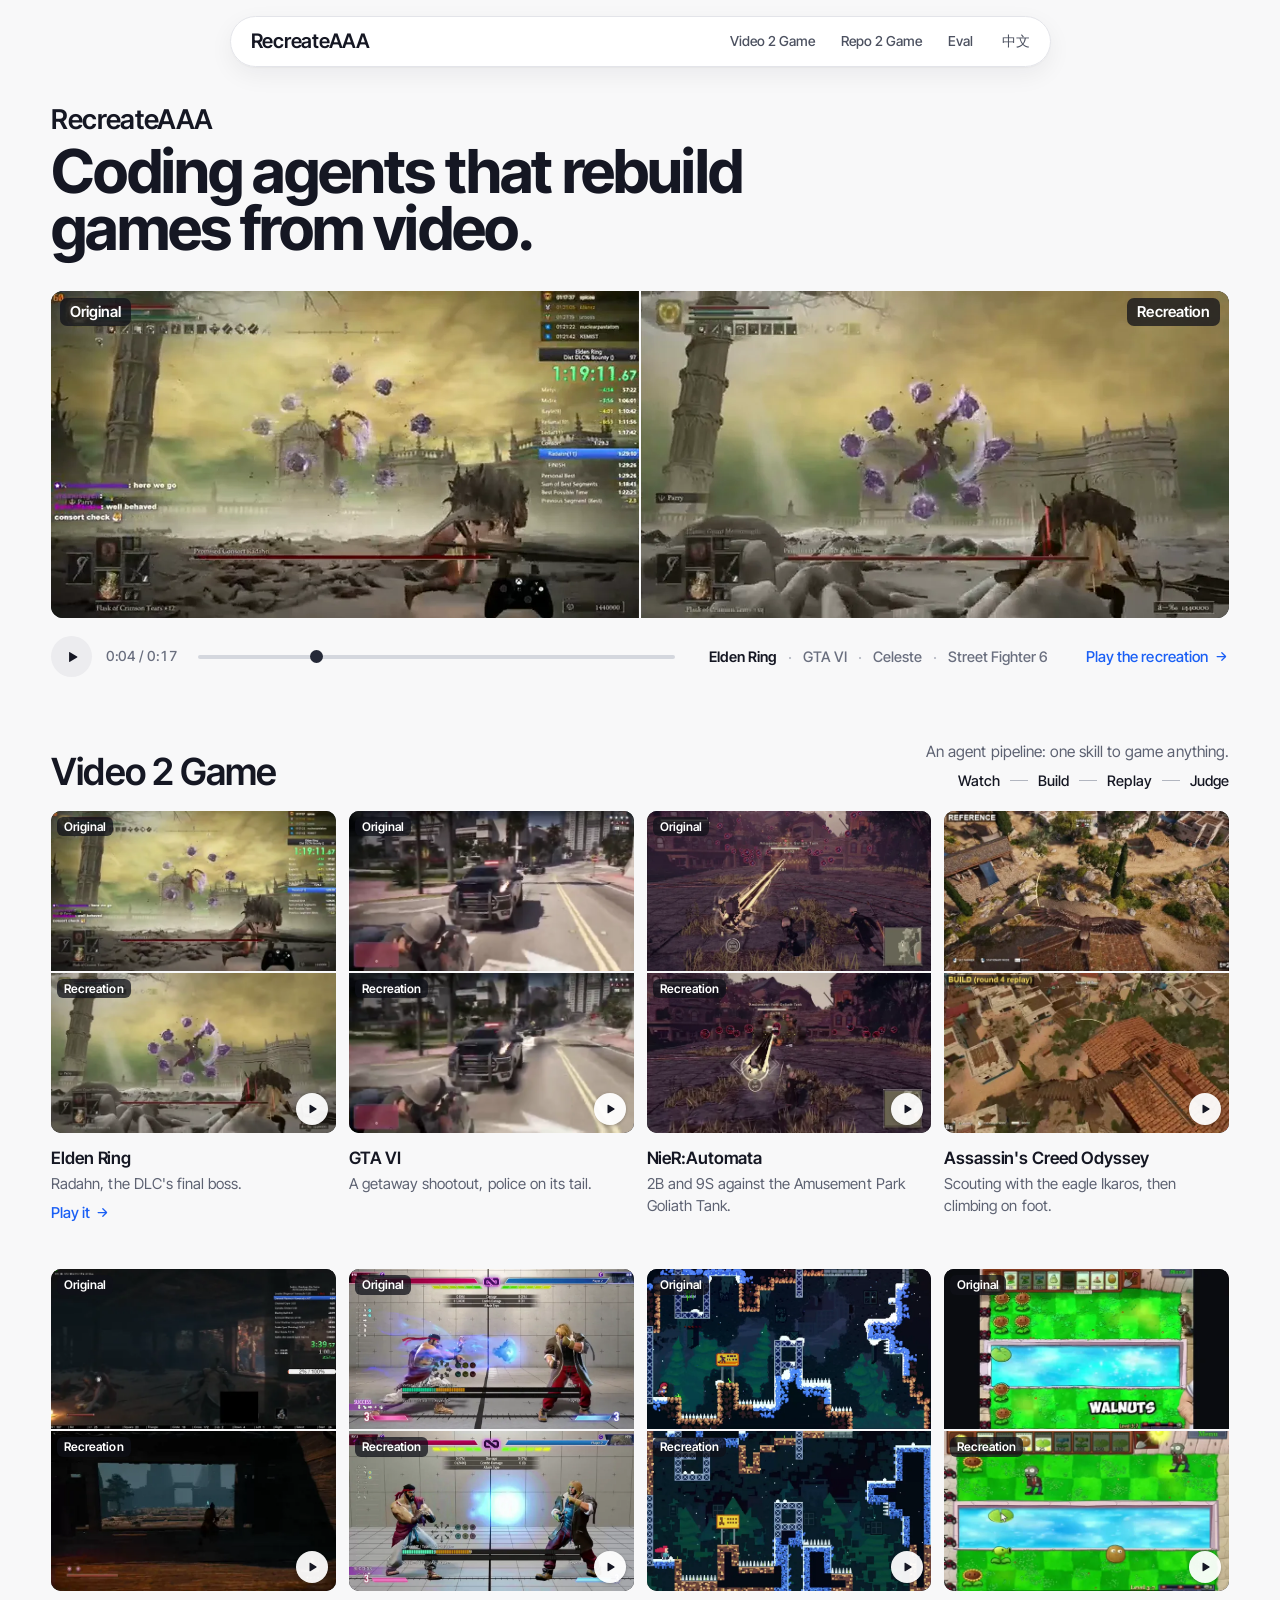
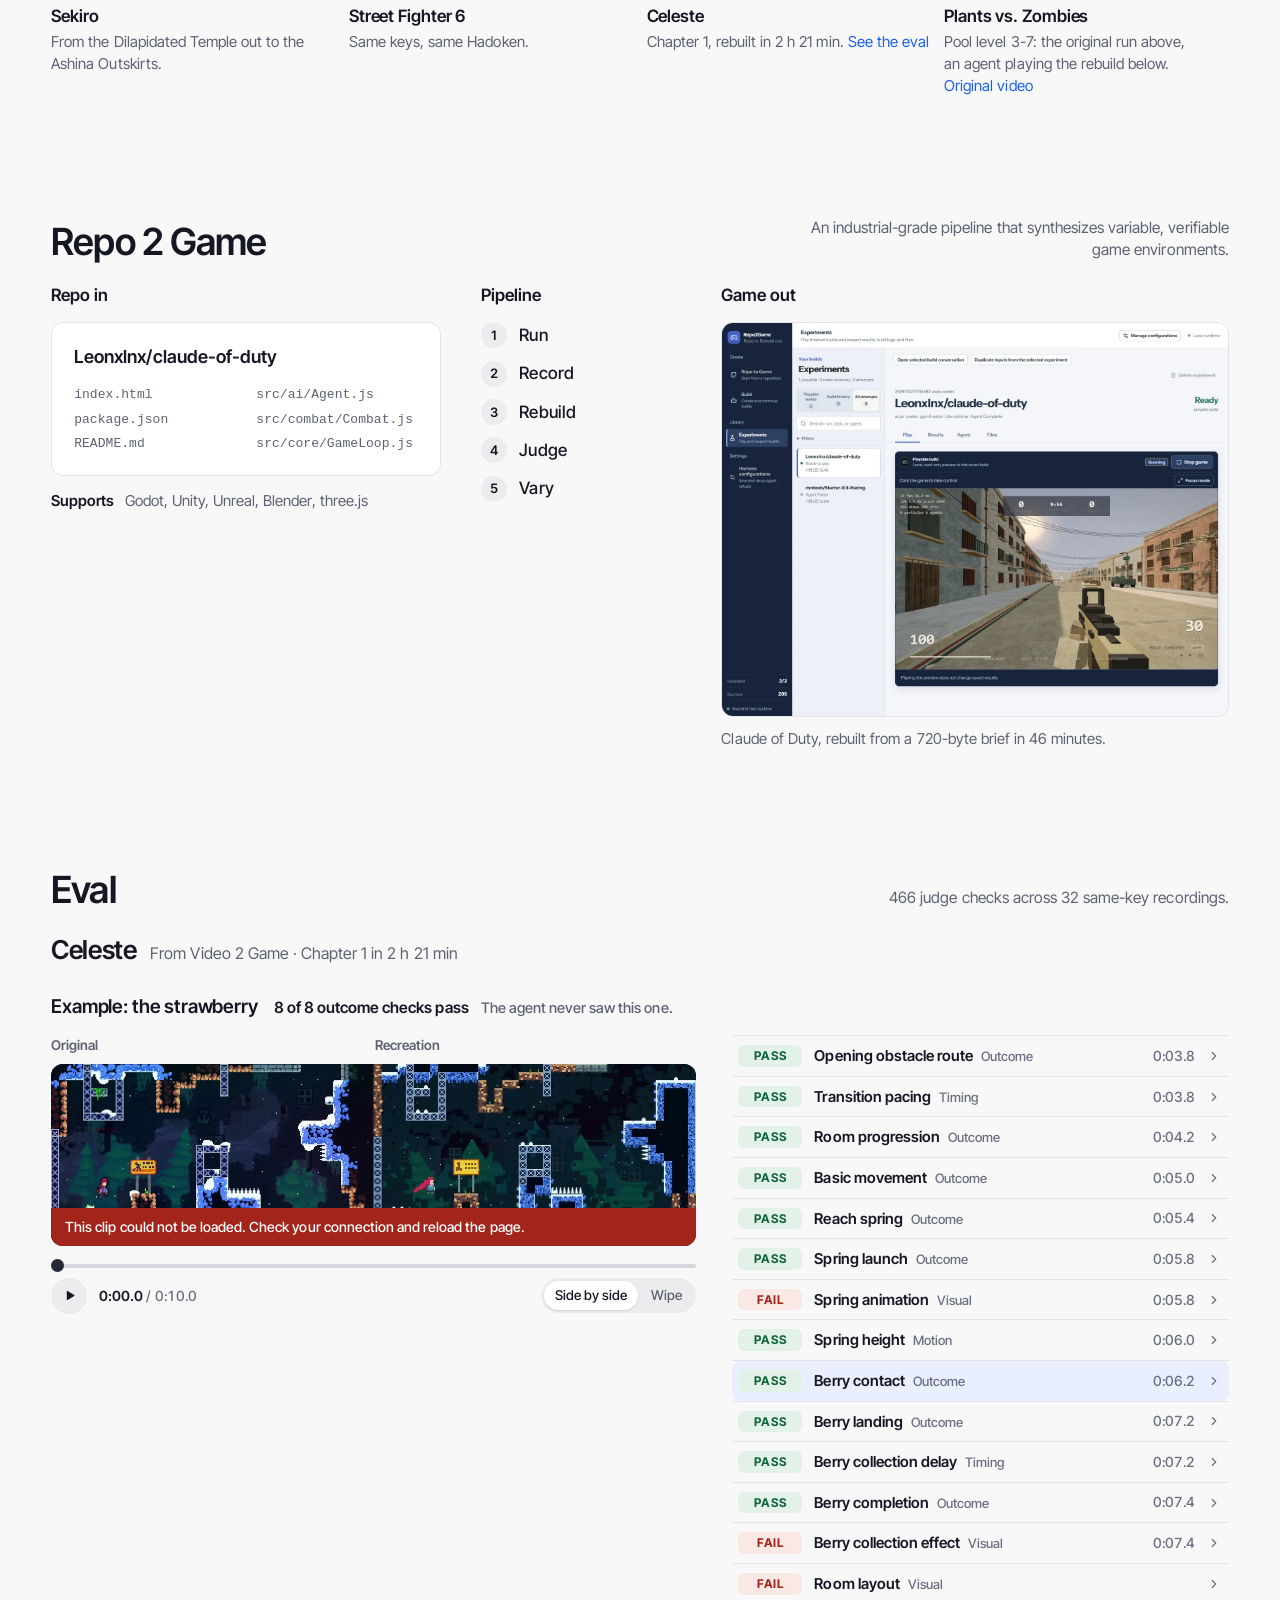
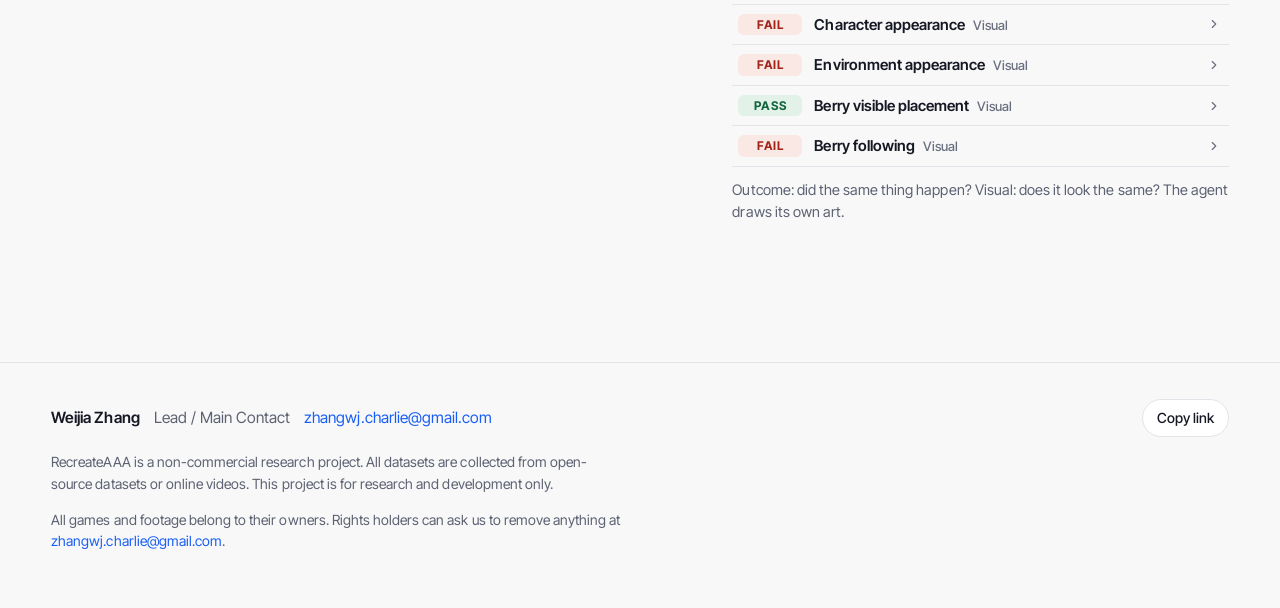
==== commit e522e207: "Swap Sekiro and Celeste, and give Plants vs. Zombies a clip The second row now runs Sekiro, Street F" ====
--- a/index.html
+++ b/index.html
@@ -19,7 +19,7 @@
 <meta name="twitter:card" content="summary_large_image">
 <link rel="preload" href="assets/fonts/inter-tight-latin.woff2" as="font" type="font/woff2" crossorigin>
 <!-- Bump ?v= whenever an asset changes, so a cached stylesheet or script never meets newer HTML. -->
-<link rel="stylesheet" href="assets/site.css?v=20261128b">
+<link rel="stylesheet" href="assets/site.css?v=20261128c">
 </head>
 <body>
 
@@ -132,6 +132,32 @@
         <h3 data-t="game-odyssey">Assassin's Creed Odyssey</h3>
         <p data-t="cell-odyssey">Scouting with the eagle Ikaros, then climbing on foot.</p>
       </li>
+      <li class="game" id="sekiro">
+        <div class="game__media">
+          <figure class="frame frame--top"><img class="frame__still" src="media/figures/sekiro-original.webp" alt="The original Sekiro: Wolf heading out from the Dilapidated Temple" data-t-alt="alt-sekiro-a" width="606" height="341" loading="lazy"><canvas aria-hidden="true"></canvas><figcaption class="tag tag--sm" data-t="label-original">Original</figcaption></figure>
+          <figure class="frame frame--bottom"><img class="frame__still" src="media/figures/sekiro-recreation.webp" alt="The recreation on the same route" data-t-alt="alt-sekiro-b" width="606" height="341" loading="lazy"><canvas aria-hidden="true"></canvas><figcaption class="tag tag--sm" data-t="label-recreation">Recreation</figcaption></figure>
+          <button class="game__play" type="button" aria-label="Play"></button>
+        </div>
+        <h3 data-t="game-sekiro">Sekiro</h3>
+        <p data-t="cell-sekiro">From the Dilapidated Temple out to the Ashina Outskirts.</p>
+      </li>
+      <li class="game" id="sf6">
+        <div class="game__media">
+          <figure class="frame frame--top"><img class="frame__still" src="media/figures/hero-sf6-original.webp" alt="The original: Ryu throwing a Hadoken at Ken" data-t-alt="alt-sf6-a" width="854" height="480" loading="lazy"><canvas aria-hidden="true"></canvas><figcaption class="tag tag--sm" data-t="label-original">Original</figcaption></figure>
+          <figure class="frame frame--bottom"><img class="frame__still" src="media/figures/hero-sf6-recreation.webp" alt="The recreation at the same input time" data-t-alt="alt-sf6-b" width="854" height="480" loading="lazy"><canvas aria-hidden="true"></canvas><figcaption class="tag tag--sm" data-t="label-recreation">Recreation</figcaption></figure>
+          <button class="game__play" type="button" aria-label="Play"></button>
+        </div>
+        <h3 data-t="game-sf6">Street Fighter 6</h3>
+        <p data-t="cell-sf6">Same keys, same Hadoken.</p>
+      </li>
+      <li class="game" id="cyberpunk" hidden>
+        <div class="game__media">
+          <figure class="frame frame--top"><img class="frame__still" src="media/figures/cyberpunk-original.webp" alt="The original Cyberpunk 2077: a Hometown Deli vending machine" data-t-alt="alt-cyberpunk-a" width="506" height="285" loading="lazy"><figcaption class="tag tag--sm" data-t="label-original">Original</figcaption></figure>
+          <figure class="frame frame--bottom"><img class="frame__still" src="media/figures/cyberpunk-recreation.webp" alt="The recreation at the same moment of the same run" data-t-alt="alt-cyberpunk-b" width="506" height="285" loading="lazy"><figcaption class="tag tag--sm" data-t="label-recreation">Recreation</figcaption></figure>
+        </div>
+        <h3 data-t="game-cyberpunk">Cyberpunk 2077</h3>
+        <p data-t="cell-cyberpunk">Same inputs for 6 minutes. 192 of 238 review checks pass.</p>
+      </li>
       <li class="game" id="celeste-card">
         <div class="game__media">
           <figure class="frame frame--top"><img class="frame__still" src="media/figures/hero-celeste-original.webp" alt="The original Celeste, Madeline at the start of Chapter 1" data-t-alt="alt-celeste-a" width="854" height="480" loading="lazy"><canvas aria-hidden="true"></canvas><figcaption class="tag tag--sm" data-t="label-original">Original</figcaption></figure>
@@ -141,41 +167,16 @@
         <h3 data-t="game-celeste">Celeste</h3>
         <p data-t="cell-celeste">Chapter 1, rebuilt in 2 h 21 min. <a href="#eval">See the eval</a></p>
       </li>
-      <li class="game" id="sf6">
-        <div class="game__media">
-          <figure class="frame frame--top"><img class="frame__still" src="media/figures/hero-sf6-original.webp" alt="The original: Ryu throwing a Hadoken at Ken" data-t-alt="alt-sf6-a" width="854" height="480" loading="lazy"><canvas aria-hidden="true"></canvas><figcaption class="tag tag--sm" data-t="label-original">Original</figcaption></figure>
-          <figure class="frame frame--bottom"><img class="frame__still" src="media/figures/hero-sf6-recreation.webp" alt="The recreation at the same input time" data-t-alt="alt-sf6-b" width="854" height="480" loading="lazy"><canvas aria-hidden="true"></canvas><figcaption class="tag tag--sm" data-t="label-recreation">Recreation</figcaption></figure>
-          <button class="game__play" type="button" aria-label="Play"></button>
-        </div>
-        <h3 data-t="game-sf6">Street Fighter 6</h3>
-        <p data-t="cell-sf6">Same keys, same Hadoken.</p>
-      </li>
-      <li class="game" id="cyberpunk" hidden>
-        <div class="game__media">
-          <figure class="frame frame--top"><img class="frame__still" src="media/figures/cyberpunk-original.webp" alt="The original Cyberpunk 2077: a Hometown Deli vending machine" data-t-alt="alt-cyberpunk-a" width="506" height="285" loading="lazy"><figcaption class="tag tag--sm" data-t="label-original">Original</figcaption></figure>
-          <figure class="frame frame--bottom"><img class="frame__still" src="media/figures/cyberpunk-recreation.webp" alt="The recreation at the same moment of the same run" data-t-alt="alt-cyberpunk-b" width="506" height="285" loading="lazy"><figcaption class="tag tag--sm" data-t="label-recreation">Recreation</figcaption></figure>
-        </div>
-        <h3 data-t="game-cyberpunk">Cyberpunk 2077</h3>
-        <p data-t="cell-cyberpunk">Same inputs for 6 minutes. 192 of 238 review checks pass.</p>
-      </li>
-      <li class="game" id="sekiro">
-        <div class="game__media">
-          <figure class="frame frame--top"><img class="frame__still" src="media/figures/sekiro-original.webp" alt="The original Sekiro: Wolf heading out from the Dilapidated Temple" data-t-alt="alt-sekiro-a" width="606" height="341" loading="lazy"><canvas aria-hidden="true"></canvas><figcaption class="tag tag--sm" data-t="label-original">Original</figcaption></figure>
-          <figure class="frame frame--bottom"><img class="frame__still" src="media/figures/sekiro-recreation.webp" alt="The recreation on the same route" data-t-alt="alt-sekiro-b" width="606" height="341" loading="lazy"><canvas aria-hidden="true"></canvas><figcaption class="tag tag--sm" data-t="label-recreation">Recreation</figcaption></figure>
-          <button class="game__play" type="button" aria-label="Play"></button>
-        </div>
-        <h3 data-t="game-sekiro">Sekiro</h3>
-        <p data-t="cell-sekiro">From the Dilapidated Temple out to the Ashina Outskirts.</p>
-      </li>
       <li class="game" id="pvz">
         <div class="game__media">
-          <figure class="frame frame--top"><img class="frame__still" src="media/figures/pvz-wave-original.webp" alt="The original: the full pool board with the huge wave warning across it" data-t-alt="alt-pvz-a" width="640" height="360" loading="lazy"><figcaption class="tag tag--sm" data-t="label-original">Original</figcaption></figure>
-          <figure class="frame frame--bottom"><img class="frame__still" src="media/figures/pvz-wave-recreation.webp" alt="The recreation: the full pool board with the huge wave warning across it" data-t-alt="alt-pvz-b" width="640" height="360" loading="lazy"><figcaption class="tag tag--sm" data-t="label-recreation">Recreation</figcaption></figure>
+          <figure class="frame frame--top"><img class="frame__still" src="media/figures/pvz-original.webp" alt="The original Plants vs. Zombies: pool level 3-7 as the first zombies reach the defenses" data-t-alt="alt-pvz-a" width="606" height="341" loading="lazy"><canvas aria-hidden="true"></canvas><figcaption class="tag tag--sm" data-t="label-original">Original</figcaption></figure>
+          <figure class="frame frame--bottom"><img class="frame__still" src="media/figures/pvz-recreation.webp" alt="An agent playing the recreation of the same level" data-t-alt="alt-pvz-b" width="606" height="341" loading="lazy"><canvas aria-hidden="true"></canvas><figcaption class="tag tag--sm" data-t="label-recreation">Recreation</figcaption></figure>
+          <button class="game__play" type="button" aria-label="Play"></button>
         </div>
         <h3 data-t="game-pvz">Plants vs. Zombies</h3>
-        <p data-t="cell-pvz">Sun, plants and waves, in plain Canvas. <a href="https://www.youtube.com/watch?v=3WhItByKVFo&amp;t=550s" target="_blank" rel="noopener">Original video</a></p>
-      </li>
-</ul>
+        <p data-t="cell-pvz">Pool level 3-7: the original run above, an agent playing the rebuild below. <a href="https://www.youtube.com/watch?v=3WhItByKVFo" target="_blank" rel="noopener">Original video</a></p>
+      </li>
+    </ul>
   </div>
 </section>
 
@@ -265,8 +266,8 @@
   </div>
 </footer>
 
-<script src="assets/data.js?v=20261128b"></script>
-<script src="assets/zh.js?v=20261128b"></script>
-<script src="assets/site.js?v=20261128b"></script>
+<script src="assets/data.js?v=20261128c"></script>
+<script src="assets/zh.js?v=20261128c"></script>
+<script src="assets/site.js?v=20261128c"></script>
 </body>
 </html>
